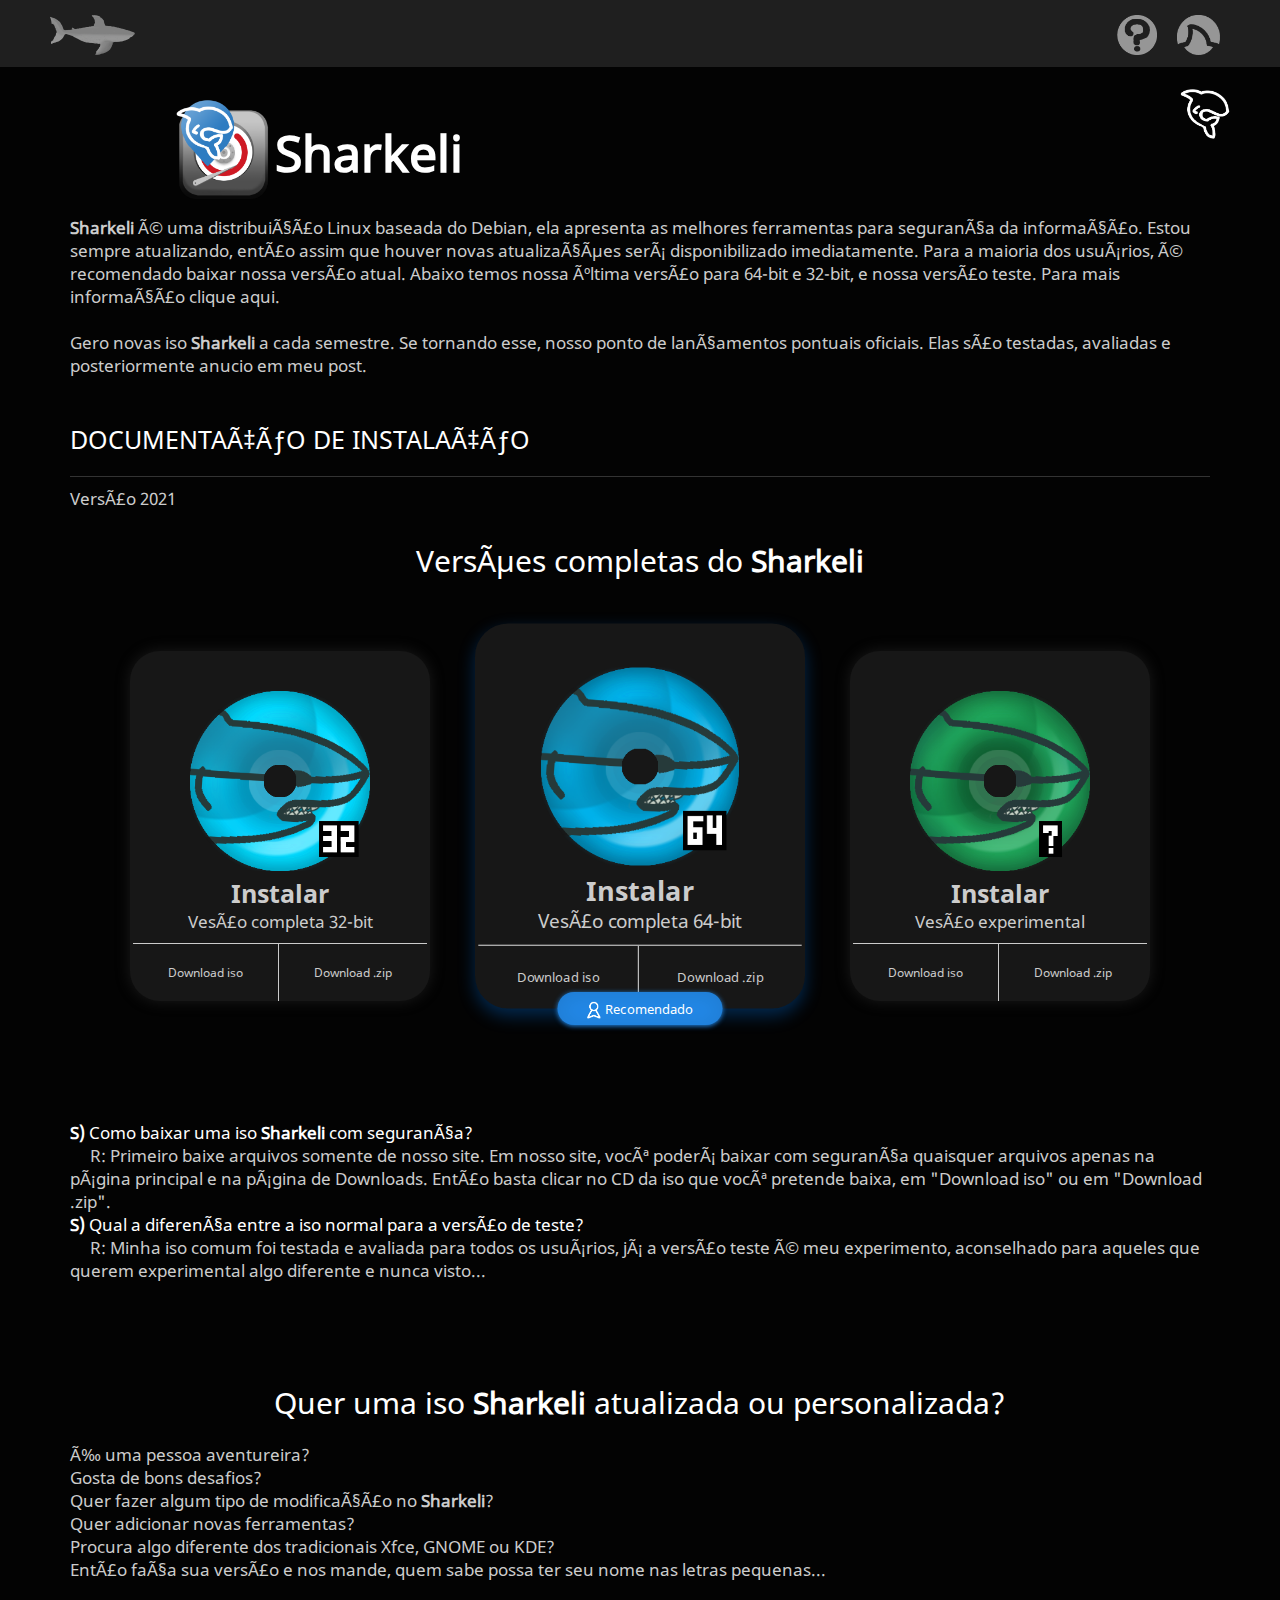
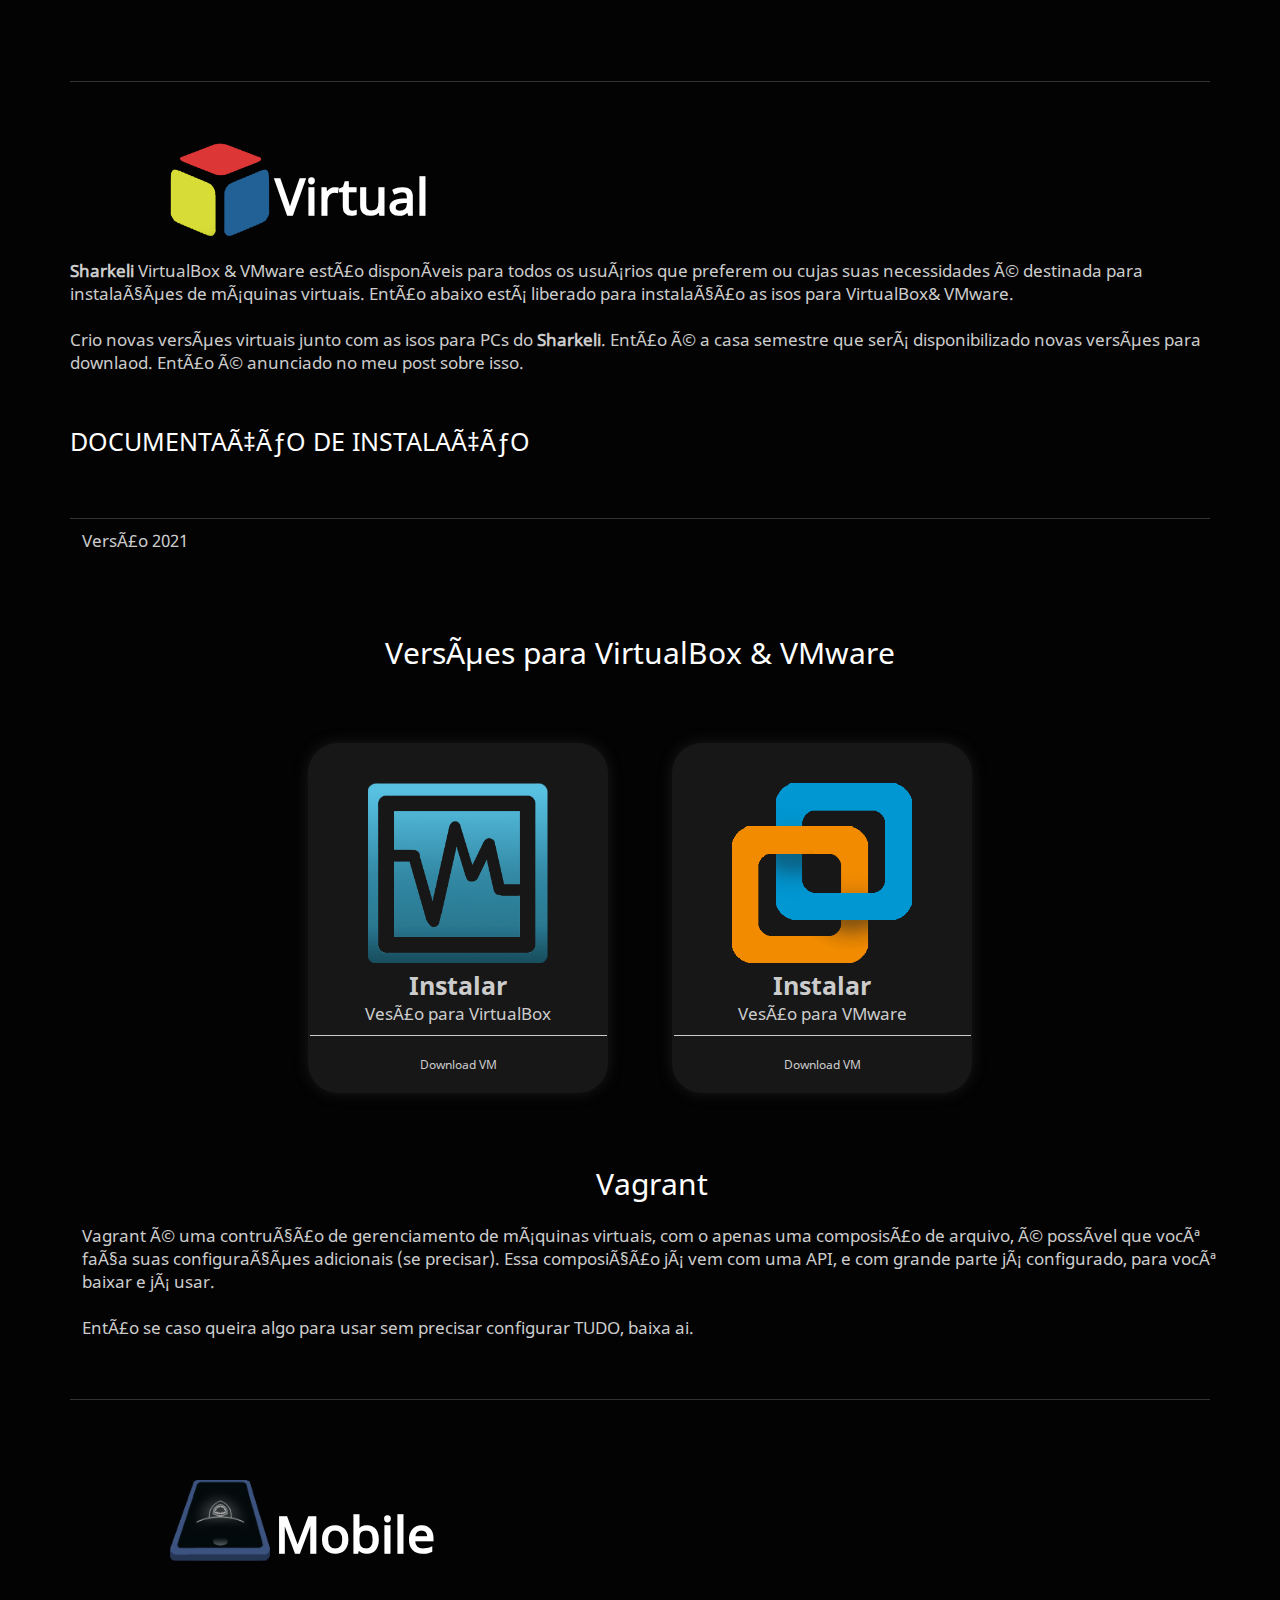
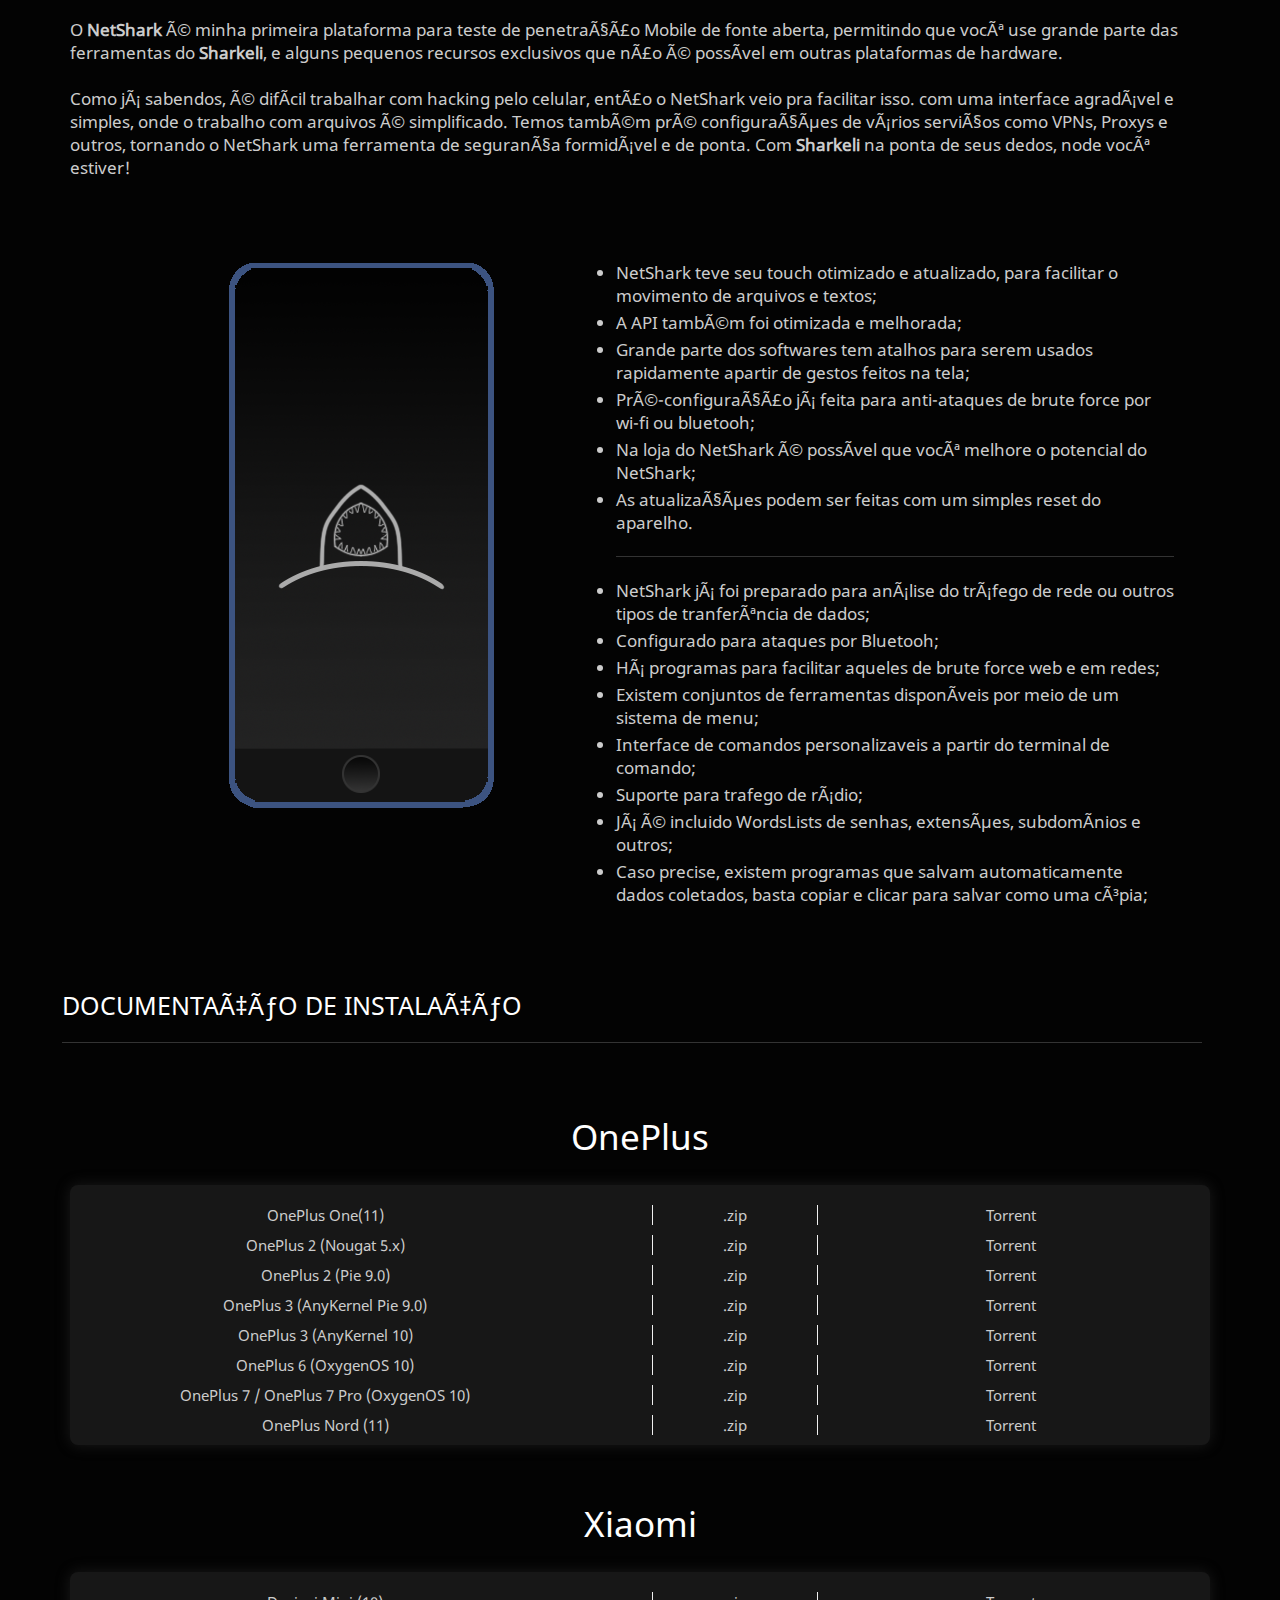
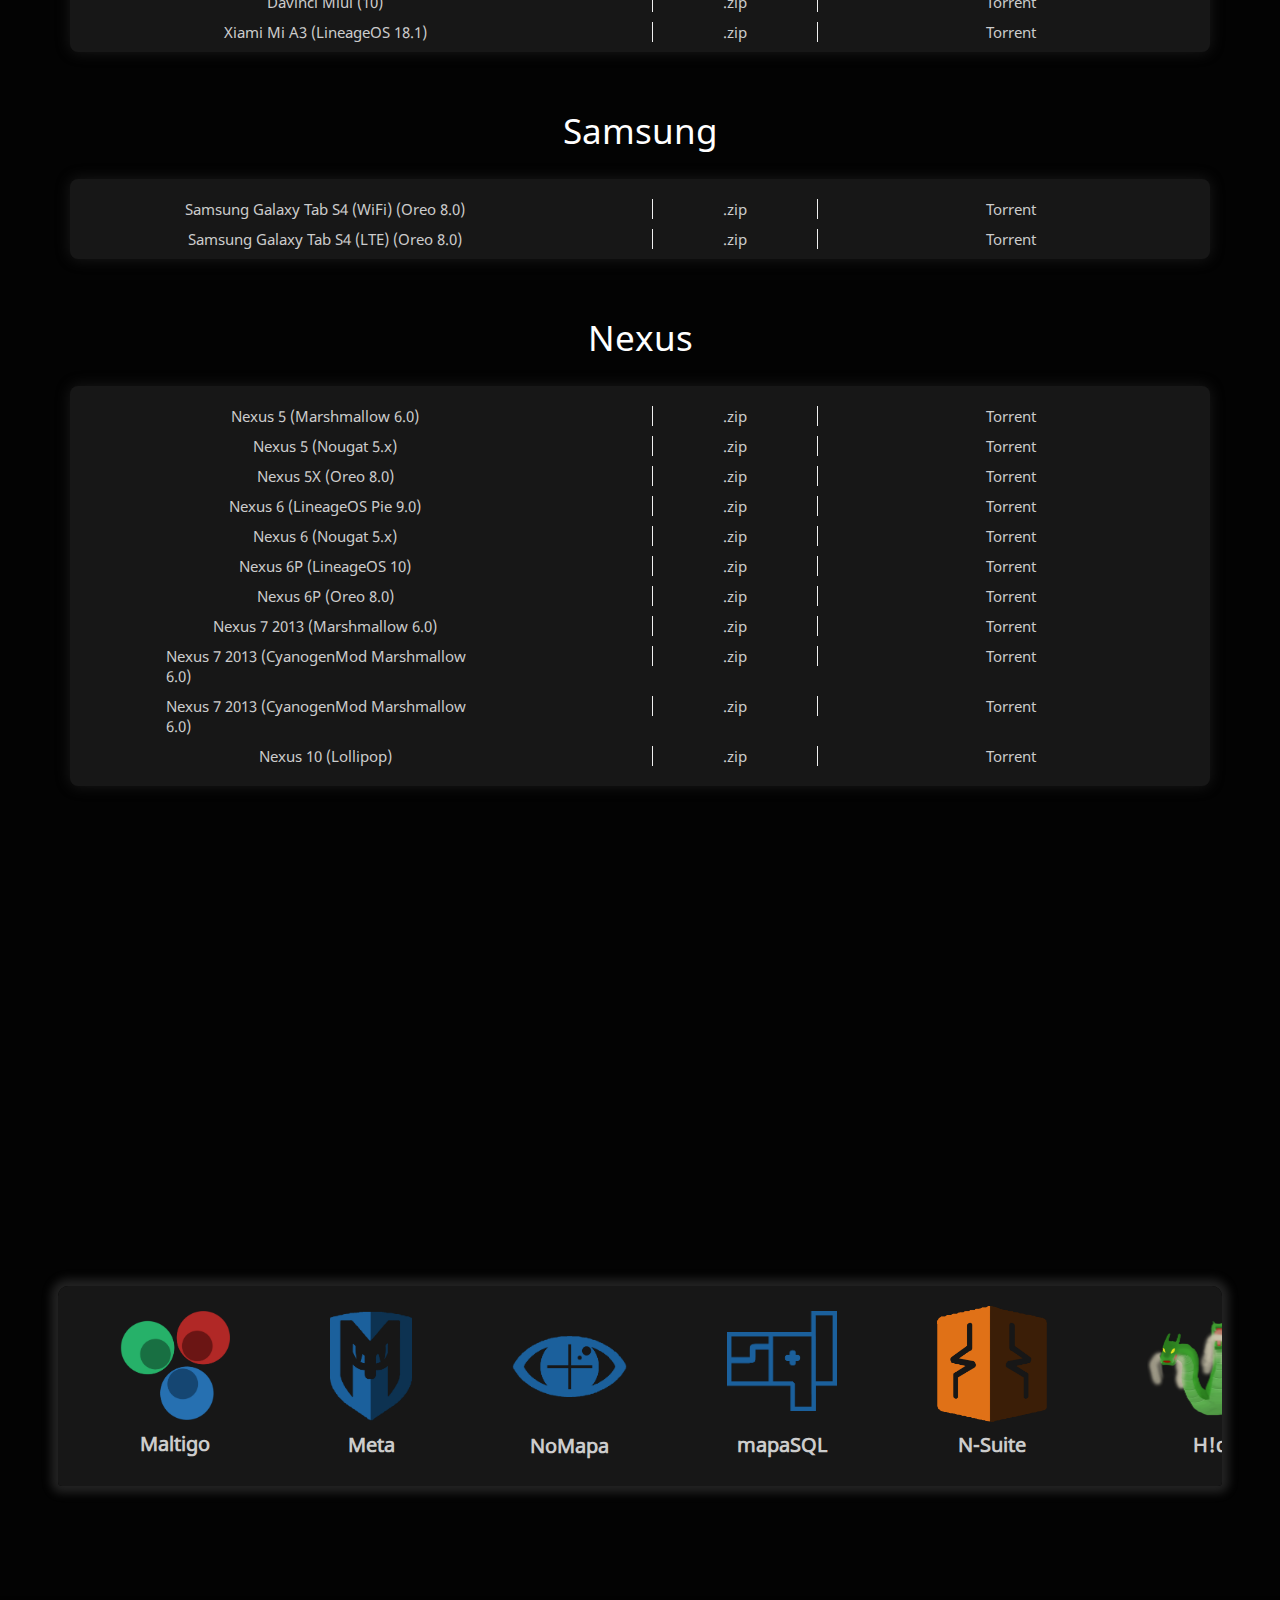
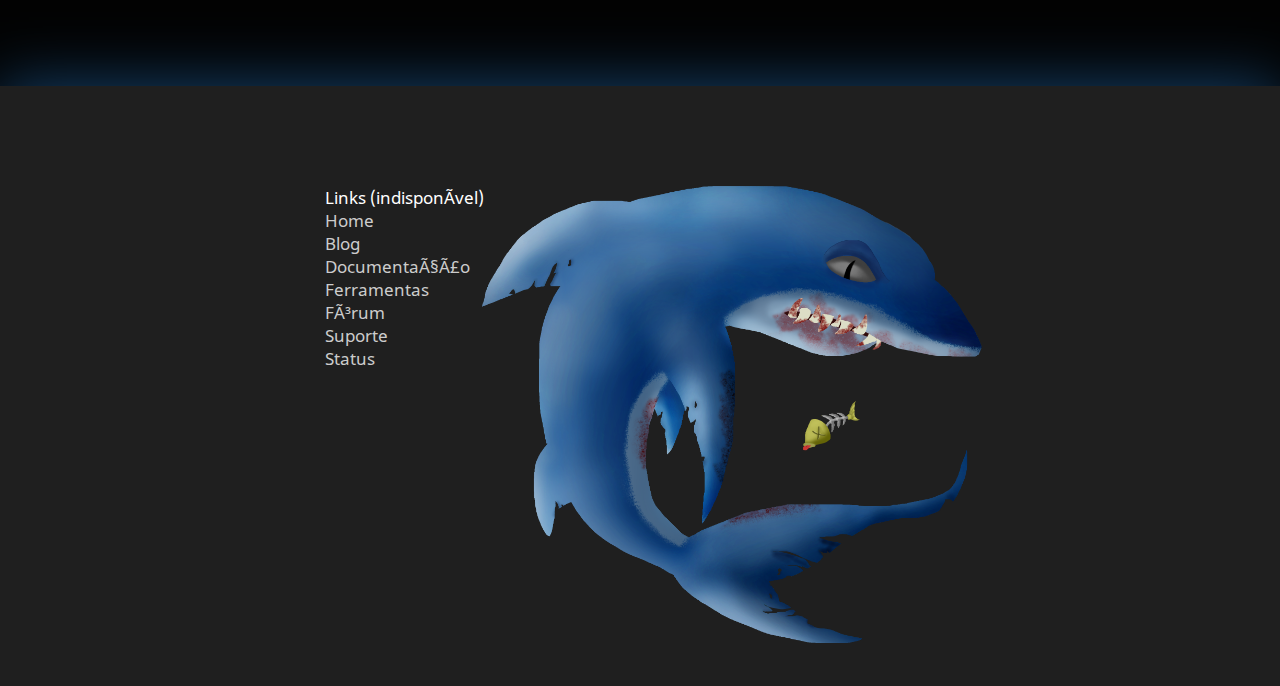
==== paginas/index.html @ 5848884e "versao4.1" ====
<html>
    <head>
        
       <meta name="charset" content="utf-8">
       <meta name="viewport" content="width=device-width, initial-scale=1.0">
        <link rel="stylesheet" type="text/css" href="../css/index.css">
        <link rel="stylesheet" type="text/css" href="../css/barra.css">
        <link rel="stylesheet" type="text/css" href="../css/tututema.css">
        <link rel="stylesheet" type="text/css" href="../css/carrossel.css">

        <link rel="icon" href="../dagroins/tutu.png">

        <link rel="stylesheet" type="text/css"  href="../bootstrap-5.1.3-dist/css/bootstrap-grid.min.css">
        
        <script src="../js/javaindex.js"></script>
        <script src="../bootstrap-5.1.3-dist/js/jquery-3.6.0.min.js"></script>
        <script src="../bootstrap-5.1.3-dist/js/bootstrap.min.js"></script>

        <title>Página Inicial</title>

        
    </head>
    <body onload="mudar_tema()">

        <div id="barrademenu">
                <ul id="menusinho">
                    <li id="home"><a href="index.html"><img id="casa" src="../dagroins/home.png"></a></li>
                    <li><a id="letra_login" href="login.html"><img id="tutu_login" src="../dagroins/login.png"></a></li>
                    <li><a href="info.html"><img id="tutu_info" src="../dagroins/info.png"></a></li>
                          
                </ul>
        </div><br><br><br>
        <div id="tema">
            <label id="botao_tema">
                <input type="image" id="botao_checar" src="../dagroins/whitetutu.png" onclick="ligar_desligar()">
            </label>
        </div>
        <div id="tudo">





            <div class="container">
                <div class="row g-0">
                    <div class="col-md-3 col-sm-12 g-0">
                        <img id="isosin" src="../dagroins/isos.png">
                    </div>
                    <div class="col-md-6 col-sm-12 justify-content-start g-0">
                        <div id="spansin">
                            <span><strong>Sharkeli</strong></span>
                        </div>
                    </div>
                </div>
                <p><strong>Sharkeli</strong> é uma distribuição Linux baseada do Debian, ela apresenta as melhores ferramentas para segurança da informação.
                Estou sempre atualizando, então assim que houver novas atualizações será disponibilizado imediatamente. Para a maioria dos usuários, é recomendado baixar nossa versão atual. 
                
                Abaixo temos nossa última versão para 64-bit e 32-bit, e nossa versão teste. 
                Para mais informação <a href="info.html">clique aqui</a>.<br><br> Gero novas iso <strong>Sharkeli</strong> a cada semestre. Se tornando esse, nosso ponto de lançamentos pontuais oficiais. 
                Elas são testadas, avaliadas e posteriormente anucio em meu post.
                </p><br>
                <div id="documento">
                    <div class="row">
                        <div class="d-flex justify-content-start">
                            <span>
                                <a id="documentacao" href="info.html">DOCUMENTAÇÃO DE INSTALAÇÃO</a>
                            </span>
                        </div>
                    </div>
                </div>
            </div>
            <div class="container">
                <div id="traco0">
                    <div class="row">
                        <div class="d-flex justify-content-center">
                            <div id="linha0">

                            </div>
                        </div>
                    </div>
                </div>
            </div>
            <div class="container" id="versao">
                <span>
                    Versão 2021
                </span>
            </div>
            <div id="comentarios0">
                <div class="row">
                    <div class="d-flex justify-content-center">
                        <span id="contexto">
                            Versões completas do <strong>Sharkeli</strong>
                        </span>
                    </div>
                </div>
            </div>

            <div class="container">
                <div id="quadradinho">
                    <div class="row g-0 justify-content-center">
                        <div class="col-sm-12 col-xs-12 col-lg-6 col-xl-4 d-flex justify-content-xl-end justify-content-center">
                            <div id="sharkel1">
                                <a href="#"><img id="isoseis" src="../dagroins/iso_seis_32.png"></a><br>
                                <div id="instalar"><span>Instalar</span></div>
                                <span>Vesão completa 32-bit</span>
                                <div id="fora">
                                    <div id="dentro_seis0">
                                        <a href="#" id="isosete">Download iso</a>
                                    </div>
                                    <div id="dentro_seis">
                                        <a href="#" id="isooito">Download .zip</a>
                                    </div>
                                </div>  
                            </div>
                        </div>
                        <div class="col-sm-12 col-xs-12 col-lg-6 col-xl-4 d-flex justify-content-center">
                            <div id="sharkel2">
                                <a href="#"><img id="isoseis" src="../dagroins/iso_seis_64.png"></a><br>
                                <div id="instalar"><span>Instalar</span></div>
                                <span>Vesão completa 64-bit</span>
                                <div id="fora">
                                    <div id="dentro_seis0">
                                        <a href="#" id="isosete">Download iso</a>
                                    </div>
                                    <div id="dentro_seis">
                                        <a href="#" id="isooito">Download .zip</a>
                                    </div>
                                </div>
                                <div class="d-flex justify-content-center">
                                    <div id="recomendado">
                                        <img id="dentro_recomendado" src="../dagroins/recomendado.png">
                                        <div class="d-inline" id="recomendado1">
                                            <label for="isosete">Recomendado</label>
                                        </div>
                                    </div>
                                </div>
                            </div>  
                        </div>
                        <div class="col-sm-12 col-xs-12 col-lg-12 col-xl-4 d-flex justify-content-xl-start justify-content-center">
                            <div id="sharkel3">
                                <a href="#"><img id="isoseis" src="../dagroins/iso_seis.png"></a><br>
                                <div id="instalar"><span>Instalar</span></div>
                                <span>Vesão experimental</span>
                                <div id="fora">
                                    <div id="dentro_seis0">
                                        <a href="#" id="isosete">Download iso</a>
                                    </div>
                                    <div id="dentro_seis">
                                        <a href="#" id="isooito">Download .zip</a>
                                    </div>
                                </div> 
                            </div>
                        </div>
                    </div>
                </div>
            </div>
            <div id="perguntas" class="container">
                <div class="row">
                    <div class="justify-content-center">
                        <span id="negrito0">
                            S)
                        </span>
                        <span id="espessura0">
                            Como baixar uma iso <strong>Sharkeli</strong> com segurança?
                        </span><br>
                        <span id="espacamento">
                            R: Primeiro baixe arquivos somente de nosso site. Em nosso site, você poderá baixar com segurança quaisquer arquivos apenas na página principal e na página de Downloads. 
                            Então basta clicar no <a href="#">CD</a> da iso que você pretende baixa, em <a href="#">"Download iso"</a> ou em <a href="#">"Download .zip"</a>.
                        </span>

                    </div>
                    <div class="justify-content-center">
                        <span id="negrito1">
                            S)
                        </span>
                        <span id="espessura1">
                            Qual a diferença entre a iso normal para a versão de teste?
                        </span><br>
                        <span id="espacamento">
                            R: Minha iso comum foi testada e avaliada para todos os usuários, já a versão teste é meu experimento, aconselhado para aqueles que querem experimental algo diferente e nunca visto...
                        </span>

                    </div>
                </div>
            </div>
            <div id="comentarios1">
                <div id="p_um" class="container d-flex justify-content-center">
                    <span>
                        Quer uma iso <strong>Sharkeli</strong> atualizada ou personalizada?
                    </span><br>
                </div>
                <div id="p_dois" class="container d-flex justify-content-start">
                    <span>
                        É uma pessoa aventureira?<br>
                        Gosta de bons desafios?<br>
                        Quer fazer algum tipo de modificação no <strong>Sharkeli</strong>?<br>
                        Quer adicionar novas ferramentas?<br>
                        Procura algo diferente dos tradicionais Xfce, GNOME ou KDE?<br>
                        Então faça sua versão e nos mande, quem sabe possa ter seu nome nas letras pequenas...
                    </span>
                </div>
            </div>
            <div class="container">
                <div id="traco1">
                    <div class="row">
                        <div class="d-flex justify-content-center">
                            <div id="linha1">

                            </div>
                        </div>
                    </div>
                </div>
            </div>
            


            <div class="container">
                <div class="row g-0">
                    <div class="col-md-3 col-sm-12 g-0">
                        <img id="cubo" src="../dagroins/cubo.png">
                    </div>
                    <div class="col-md-6 col-sm-12 justify-content-end g-0">
                        <div id="cubao">
                            <span>Virtual</span>
                        </div>
                    </div>
                </div>
                <p>
                    <strong>Sharkeli</strong> VirtualBox & VMware estão disponíveis para todos os usuários que preferem ou cujas suas necessidades é destinada para instalações de máquinas virtuais.
                    Então abaixo está liberado para instalação as isos para <a href="info.html">VirtualBox</a>& <a href="info.html">VMware</a>.<br><br>
                    Crio novas versões virtuais junto com as isos para PCs do <strong>Sharkeli</strong>. Então é a casa semestre que será disponibilizado novas versões para downlaod. Então é anunciado no meu post sobre isso.
                </p>
                
                <div id="documento1">
                    <div class="row">
                        <div class="d-flex justify-content-start">
                            <span>
                                <a id="documentacao1" href="info.html">DOCUMENTAÇÃO DE INSTALAÇÃO</a>
                            </span>
                        </div>
                    </div>
                </div>
                <div id="traco3">
                    <div class="row">
                        <div class="d-flex justify-content-center">
                            <div id="linha3">

                            </div>
                        </div>
                    </div>
                </div>

                <div class="container" id="versao1">
                    <span>
                        Versão 2021
                    </span>
                </div>
                <div id="comentarios2">
                    <div class="row">
                        <div class="d-flex justify-content-center">
                            <span id="contexto1">
                                Versões para VirtualBox & VMware
                            </span>
                        </div>
                    </div>
                </div>

                <div class="row justify-content-center ">
                    <div class="col-sm-12 col-xs-6 col-lg-6 col-xl-6 d-flex justify-content-xl-end justify-content-center">
                        <div id="sharkel4">
                            <a href="#"><img id="isoseis" src="../dagroins/virtualbox.png"></a><br>
                            <div id="instalar"><span>Instalar</span></div>
                                <span>Vesão para VirtualBox</span><br>
                            <div id="fora">
                                <div id="dentro_seis1">
                                    <a href="#" id="vir0">Download VM</a>
                                </div>
                            </div> 
                        </div>
                    </div>
                    <div class="col-sm-12 col-xs-6 col-lg-6 col-xl-6 d-flex justify-content-xl-start justify-content-center">
                        <div id="sharkel5">
                            <a href="#"><img id="isoseis" src="../dagroins/vmware.png"></a><br>
                            <div id="instalar"><span>Instalar</span></div>
                                <span>Vesão para VMware</span>
                            <div id="fora">
                                <div id="dentro_seis1">
                                    <a href="#" id="vir1">Download VM</a>
                                </div>
                            </div> 
                        </div>
                    </div>
                </div>
                <div id="comentarios2">
                    <div id="p_tres" class="container d-flex justify-content-center">
                        <span>
                            Vagrant
                        </span><br>
                    </div>
                    <div id="p_quatro" class="container d-flex justify-content-start">
                        <span>
                            Vagrant é uma contrução de gerenciamento de máquinas virtuais, com o apenas uma composisão de arquivo, 
                            é possível que você faça suas configurações adicionais (se precisar). Essa composição já vem com uma API, 
                            e com grande parte já configurado, para você baixar e já usar.<br><br>
                            Então se caso queira algo para usar sem precisar configurar TUDO, <a href="#">baixa ai</a>.
                        </span>
                    </div>
                </div>

            </div>
            <div class="container">
                <div id="traco4">
                    <div class="row">
                        <div class="d-flex justify-content-center">
                            <div id="linha4">

                            </div>
                        </div>
                    </div>
                </div>
            </div>

            <div class="container">
                <div id="campo_celular">
                    <div class="row g-0">
                        <div class="col-md-3 col-sm-12 g-0">
                            <img id="SmartPhone" src="../dagroins/celular.png">
                        </div>
                        <div class="col-md-6 col-sm-12 justify-content-md-end g-0">
                            <div id="cubao1">
                                <span>Mobile</span>
                            </div>
                        </div>
                    </div>
                </div>

                <div id="conteudo">
                    <span>
                        O <strong>NetShark</strong> é minha primeira plataforma para teste de penetração Mobile de fonte aberta, 
                        permitindo que você use grande parte das ferramentas do <strong>Sharkeli</strong>, e alguns pequenos recursos 
                        exclusivos que não é possível em outras plataformas de hardware.<br><br>
                        Como já sabendos, é difícil trabalhar com hacking pelo celular, então o NetShark veio pra facilitar isso. 
                        com uma interface agradável e simples, onde o trabalho com arquivos é simplificado. Temos também 
                        pré configurações de vários serviços como VPNs, Proxys e outros, tornando o NetShark uma ferramenta 
                        de segurança formidável e de ponta. Com <strong>Sharkeli</strong> na ponta de seus dedos, node você estiver!
                    </span>
                </div>

                <div class="container">
                    <div class="row d-flex justify-content-center">
                        <div class="col-xs-12 col-sm-12 col-lg-4 container d-flex justify-content-center justify-content-lg-end">
                            <div id="celular">
                                <img src="../dagroins/tutu_celular.png">
                            </div>
                        </div>
                        <div class="container col-xs-12 col-sm-12 col-lg-6 justify-content-lg-start">
                            <div class="row">
                                <ul>
                                    <li class="pontos">
                                        NetShark teve seu touch otimizado e atualizado, para facilitar o movimento de arquivos e textos; 
                                    </li>

                                    <li class="pontos">
                                        A API também foi otimizada e melhorada;  
                                    </li>

                                    <li class="pontos">
                                        Grande parte dos softwares tem atalhos para serem usados rapidamente apartir de gestos feitos na tela;
                                    </li>

                                    <li class="pontos">
                                        Pré-configuração já feita para anti-ataques de brute force por wi-fi ou bluetooh;
                                    </li>

                                    <li class="pontos">
                                        Na loja do NetShark é possível que você melhore o potencial do NetShark;
                                    </li>

                                    <li class="pontos">
                                        As atualizações podem ser feitas com um simples reset do aparelho.
                                    </li>
                                </ul>
                                <div id="traco5">
                                    <div id="linha5">

                                    </div>
                                </div>
                                <ul>
                                    <li class="pontos">
                                        NetShark já foi preparado para análise do tráfego de rede ou outros tipos de tranferência de dados; 
                                    </li>

                                    <li class="pontos">
                                        Configurado para ataques por Bluetooh;
                                    </li>

                                    <li class="pontos">
                                        Há programas para facilitar aqueles de brute force web e em redes;
                                    </li>

                                    <li class="pontos">
                                        Existem conjuntos de ferramentas disponíveis por meio de um sistema de menu;
                                    </li>

                                    <li class="pontos">
                                        Interface de comandos personalizaveis a partir do terminal de comando;
                                    </li>

                                    <li class="pontos">
                                        Suporte para trafego de rádio;
                                    </li>

                                    <li class="pontos">
                                        Já é incluido WordsLists de senhas, extensões, subdomínios e outros;
                                    </li>

                                    <li class="pontos">
                                        Caso precise, existem programas que salvam automaticamente dados coletados, basta copiar e clicar para salvar como uma cópia;
                                    </li>
                                </ul>
                            </div>
                        </div>
                    </div>
                </div>
            </div>
            <div id="documento2">
                <div class="container">
                    <div class="row">
                        <div class="d-flex justify-content-start">
                            <span>
                                <a id="documentacao2" href="info.html">DOCUMENTAÇÃO DE INSTALAÇÃO</a>
                            </span>
                        </div>
                    </div>
                    <div id="traco6">
                        <div class="row">
                            <div class="d-flex justify-content-center">
                                <div id="linha6">

                                </div>
                            </div>
                        </div>
                    </div>
                </div>
            </div>
            <div class="container">
                <div class="row">
                    <div class="col-12 d-flex justify-content-center">
                        <span id="OnePlus">OnePlus</span>
                    </div>
                </div>
            </div>
            <div class="container">
                <div id="aparelho1">
                    <div id="aparelho29" class="row d-flex justify-content-center">
                        <div id="celulares1" class="col-xs-12 col-sm-12 col-md-4 d-flex justify-content-center">
                                <span>
                                    OnePlus One(11)
                                </span>
                            </div>

                            <div class="col-xs-12 col-sm-12 col-md-5 d-flex justify-content-center">
                                <span>
                                    <a class="zip">.zip</a>
                                </span>
                            </div>

                            <div class="col-xs-12 col-sm-12 col-md-2 d-flex justify-content-center justify-content-md-start">
                                <span>
                                    <a class="zip1">Torrent</a>
                                </span>
                            </div>
                    </div>
                    <div id="aparelho30" class="row d-flex justify-content-center">
                        <div id="celulares2" class="col-xs-12 col-sm-12 col-md-4 d-flex justify-content-center">
                                <span>
                                    OnePlus 2 (Nougat 5.x)
                                </span>
                            </div>

                            <div class="col-xs-12 col-sm-12 col-md-5 d-flex justify-content-center">
                                <span>
                                    <a class="zip2">.zip</a>
                                </span>
                            </div>
                            <div class="col-xs-12 col-sm-12 col-md-2 d-flex justify-content-center justify-content-md-start">
                                <span>
                                    <a class="zip3">Torrent</a>
                                </span>
                            </div>
                    </div>
                    <div id="aparelho31" class="row d-flex justify-content-center">
                        <div id="celulares3" class="col-xs-12 col-sm-12 col-md-4 d-flex justify-content-center">
                                <span>
                                    OnePlus 2 (Pie 9.0)
                                </span>
                            </div>

                            <div class="col-xs-12 col-sm-12 col-md-5 d-flex justify-content-center">
                                <span>
                                    <a class="zip4">.zip</a>
                                </span>
                            </div>

                            <div class="col-xs-12 col-sm-12 col-md-2 d-flex justify-content-center justify-content-md-start">
                                <span>
                                    <a class="zip5">Torrent</a>
                                </span>
                            </div>
                    </div>
                    <div id="aparelho32" class="row d-flex justify-content-center">
                        <div id="celulares4" class="col-xs-12 col-sm-12 col-md-4 d-flex justify-content-center">
                                <span>
                                    OnePlus 3 (AnyKernel Pie 9.0)
                                </span>
                            </div>

                            <div class="col-xs-12 col-sm-12 col-md-5 d-flex justify-content-center">
                                <span>
                                    <a class="zip6">.zip</a>
                                </span>
                            </div>

                            <div class="col-xs-12 col-sm-12 col-md-2 d-flex justify-content-center justify-content-md-start">
                                <span>
                                    <a class="zip7">Torrent</a>
                                </span>
                            </div>
                    </div>
                    <div id="aparelho33" class="row d-flex justify-content-center">
                        <div id="celulares5" class="col-xs-12 col-sm-12 col-md-4 d-flex justify-content-center">
                                <span>
                                    OnePlus 3 (AnyKernel 10)
                                </span>
                            </div>

                            <div class="col-xs-12 col-sm-12 col-md-5 d-flex justify-content-center">
                                <span>
                                    <a class="zip8">.zip</a>
                                </span>
                            </div>

                            <div class="col-xs-12 col-sm-12 col-md-2 d-flex justify-content-center justify-content-md-start">
                                <span>
                                    <a class="zip9">Torrent</a>
                                </span>
                            </div>
                    </div>
                    <div id="aparelho34" class="row d-flex justify-content-center">
                        <div id="celulares6" class="col-xs-12 col-sm-12 col-md-4 d-flex justify-content-center">
                                <span>
                                    OnePlus 6 (OxygenOS 10)
                                </span>
                            </div>

                            <div class="col-xs-12 col-sm-12 col-md-5 d-flex justify-content-center">
                                <span>
                                    <a class="zip10">.zip</a>
                                </span>
                            </div>

                            <div class="col-xs-12 col-sm-12 col-md-2 d-flex justify-content-center justify-content-md-start">
                                <span>
                                    <a class="zip11">Torrent</a>
                                </span>
                            </div>
                    </div>
                    <div id="aparelho35" class="row d-flex justify-content-center">
                        <div id="celulares7" class="col-xs-12 col-sm-12 col-md-4 d-flex justify-content-center">
                                <span>
                                    OnePlus 7 / OnePlus 7 Pro (OxygenOS 10)
                                </span>
                            </div>

                            <div class="col-xs-12 col-sm-12 col-md-5 d-flex justify-content-center">
                                <span>
                                    <a class="zip12">.zip</a>
                                </span>
                            </div>

                            <div class="col-xs-12 col-sm-12 col-md-2 d-flex justify-content-center justify-content-md-start">
                                <span>
                                    <a class="zip13">Torrent</a>
                                </span>
                            </div>
                    </div>
                    <div id="aparelho36" class="row d-flex justify-content-center">
                        <div id="celulares8" class="col-xs-12 col-sm-12 col-md-4 d-flex justify-content-center">
                                <span>
                                    OnePlus Nord (11)
                                </span>
                            </div>

                            <div class="col-xs-12 col-sm-12 col-md-5 d-flex justify-content-center">
                                <span>
                                    <a class="zip14">.zip</a>
                                </span>
                            </div>

                            <div class="col-xs-12 col-sm-12 col-md-2 d-flex justify-content-center justify-content-md-start">
                                <span>
                                    <a class="zip15">Torrent</a>
                                </span>
                            </div>
                    </div>
                </div>
            </div>
            <div class="container">
                <div class="row">
                    <div class="col-12 d-flex justify-content-center">
                        <span id="Xiaomi">Xiaomi</span>
                    </div>
                </div>
            </div>
            <div class="container">
                <div id="aparelho2">
                    <div id="aparelho37" class="row d-flex justify-content-center">
                        <div id="celulares9" class="col-xs-12 col-sm-12 col-md-4 d-flex justify-content-center">
                                <span>
                                    Davinci Miui (10)
                                </span>
                            </div>

                            <div class="col-xs-12 col-sm-12 col-md-5 d-flex justify-content-center">
                                <span>
                                    <a class="zip16">.zip</a>
                                </span>
                            </div>

                            <div class="col-xs-12 col-sm-12 col-md-2 d-flex justify-content-center justify-content-md-start">
                                <span>
                                    <a class="zip17">Torrent</a>
                                </span>
                            </div>
                    </div>
                    <div id="aparelho38" class="row d-flex justify-content-center">
                        <div id="celulares10" class="col-xs-12 col-sm-12 col-md-4 d-flex justify-content-center">
                                <span>
                                    Xiami Mi A3 (LineageOS 18.1)
                                </span>
                            </div>

                            <div class="col-xs-12 col-sm-12 col-md-5 d-flex justify-content-center">
                                <span>
                                    <a class="zip18">.zip</a>
                                </span>
                            </div>

                            <div class="col-xs-12 col-sm-12 col-md-2 d-flex justify-content-center justify-content-md-start">
                                <span>
                                    <a class="zip19">Torrent</a>
                                </span>
                            </div>
                    </div>
                </div>
            </div>

            


        
            <div class="container">
                <div class="row">
                    <div class="col-12 d-flex justify-content-center">
                        <span id="Samsung">Samsung</span>
                    </div>
                </div>
            </div>
            <div class="container">
                <div id="aparelho3">
                    <div id="aparelho39" class="row d-flex justify-content-center">
                        <div id="celulares11" class="col-xs-12 col-sm-12 col-md-4 d-flex justify-content-center">
                                <span>
                                    Samsung Galaxy Tab S4 (WiFi) (Oreo 8.0)
                                </span>
                            </div>

                            <div class="col-xs-12 col-sm-12 col-md-5 d-flex justify-content-center">
                                <span>
                                    <a class="zip20">.zip</a>
                                </span>
                            </div>

                            <div class="col-xs-12 col-sm-12 col-md-2 d-flex justify-content-center justify-content-md-start">
                                <span>
                                    <a class="zip21">Torrent</a>
                                </span>
                            </div>
                    </div>
                    <div id="aparelho40" class="row d-flex justify-content-center">
                        <div id="celulares12" class="col-xs-12 col-sm-12 col-md-4 d-flex justify-content-center">
                            <span>
                                Samsung Galaxy Tab S4 (LTE) (Oreo 8.0)
                            </span>
                        </div>

                        <div class="col-xs-12 col-sm-12 col-md-5 d-flex justify-content-center">
                            <span>
                                <a class="zip22">.zip</a>
                            </span>
                        </div>

                        <div class="col-xs-12 col-sm-12 col-md-2 d-flex justify-content-center justify-content-md-start">
                            <span>
                                <a class="zip23">Torrent</a>
                            </span>
                        </div>
                    </div>
                </div>
            </div>















            <div class="container">
                <div class="row justify-content-center">
                    <div class="col-12 d-flex justify-content-center">
                        <span id="Nexus">Nexus</span>
                    </div>
                </div>
            </div>
            <div class="container">
                <div id="aparelho4">
                    <div id="aparelho41" class="row d-flex justify-content-center">
                            <div id="celulares13" class="col-xs-12 col-sm-12 col-md-4 d-flex justify-content-center">
                                <span>
                                    Nexus 5 (Marshmallow 6.0)
                                </span>
                            </div>

                            <div class="col-xs-12 col-sm-12 col-md-5 d-flex justify-content-center">
                                <span>
                                    <a class="zip24">.zip</a>
                                </span>
                            </div>

                            <div class="col-xs-12 col-sm-12 col-md-2 d-flex justify-content-center justify-content-md-start">
                                <span>
                                    <a class="zip25">Torrent</a>
                                </span>
                            </div>
                    </div>
                    <div id="aparelho42" class="row d-flex justify-content-center">
                        <div id="celulares14" class="col-xs-12 col-sm-12 col-md-4 d-flex justify-content-center">
                            <span>
                                Nexus 5 (Nougat 5.x)
                            </span>
                        </div>

                        <div class="col-xs-12 col-sm-12 col-md-5 d-flex justify-content-center">
                            <span>
                                <a class="zip26">.zip</a>
                            </span>
                        </div>

                        <div class="col-xs-12 col-sm-12 col-md-2 d-flex justify-content-center justify-content-md-start">
                            <span>
                                <a class="zip27">Torrent</a>
                            </span>
                        </div>
                    </div>
                    <div id="aparelho43" class="row d-flex justify-content-center">
                        <div id="celulares15" class="col-xs-12 col-sm-12 col-md-4 d-flex justify-content-center">
                            <span>
                                Nexus 5X (Oreo 8.0)
                            </span>
                        </div>

                        <div class="col-xs-12 col-sm-12 col-md-5 d-flex justify-content-center">
                            <span>
                                <a class="zip28">.zip</a>
                            </span>
                        </div>

                        <div class="col-xs-12 col-sm-12 col-md-2 d-flex justify-content-center justify-content-md-start">
                            <span>
                                <a class="zip29">Torrent</a>
                            </span>
                        </div>
                    </div>
                    <div id="aparelho44" class="row d-flex justify-content-center">
                        <div id="celulares16" class="col-xs-12 col-sm-12 col-md-4 d-flex justify-content-center">
                            <span>
                                Nexus 6 (LineageOS Pie 9.0)
                            </span>
                        </div>

                        <div class="col-xs-12 col-sm-12 col-md-5 d-flex justify-content-center">
                            <span>
                                <a class="zip30">.zip</a>
                            </span>
                        </div>

                        <div class="col-xs-12 col-sm-12 col-md-2 d-flex justify-content-center justify-content-md-start">
                            <span>
                                <a class="zip31">Torrent</a>
                            </span>
                        </div>
                    </div>
                    <div id="aparelho45" class="row d-flex justify-content-center">
                        <div id="celulares17" class="col-xs-12 col-sm-12 col-md-4 d-flex justify-content-center">
                            <span>
                                Nexus 6 (Nougat 5.x)
                            </span>
                        </div>

                        <div class="col-xs-12 col-sm-12 col-md-5 d-flex justify-content-center">
                            <span>
                                <a class="zip32">.zip</a>
                            </span>
                        </div>

                        <div class="col-xs-12 col-sm-12 col-md-2 d-flex justify-content-center justify-content-md-start">
                            <span>
                                <a class="zip33">Torrent</a>
                            </span>
                        </div>
                    </div>
                    <div id="aparelho46" class="row d-flex justify-content-center">
                        <div id="celulares18" class="col-xs-12 col-sm-12 col-md-4 d-flex justify-content-center">
                            <span>
                                Nexus 6P (LineageOS 10)
                            </span>
                        </div>

                        <div class="col-xs-12 col-sm-12 col-md-5 d-flex justify-content-center">
                            <span>
                                <a class="zip34">.zip</a>
                            </span>
                        </div>

                        <div class="col-xs-12 col-sm-12 col-md-2 d-flex justify-content-center justify-content-md-start">
                            <span>
                                <a class="zip35">Torrent</a>
                            </span>
                        </div>
                    </div>
                    <div id="aparelho47" class="row d-flex justify-content-center">
                        <div id="celulares19" class="col-xs-12 col-sm-12 col-md-4 d-flex justify-content-center">
                            <span>
                                Nexus 6P (Oreo 8.0)
                            </span>
                        </div>

                        <div class="col-xs-12 col-sm-12 col-md-5 d-flex justify-content-center">
                            <span>
                                <a class="zip36">.zip</a>
                            </span>
                        </div>

                        <div class="col-xs-12 col-sm-12 col-md-2 d-flex justify-content-center justify-content-md-start">
                            <span>
                                <a class="zip37">Torrent</a>
                            </span>
                        </div>
                    </div>
                    <div id="aparelho48" class="row d-flex justify-content-center">
                        <div id="celulares20" class="col-xs-12 col-sm-12 col-md-4 d-flex justify-content-center">
                            <span>
                                Nexus 7 2013 (Marshmallow 6.0)
                            </span>
                        </div>

                        <div class="col-xs-12 col-sm-12 col-md-5 d-flex justify-content-center">
                            <span>
                                <a class="zip38">.zip</a>
                            </span>
                        </div>

                        <div class="col-xs-12 col-sm-12 col-md-2 d-flex justify-content-center justify-content-md-start">
                            <span>
                                <a class="zip39">Torrent</a>
                            </span>
                        </div>
                    </div>
                    <div id="aparelho49" class="row d-flex justify-content-center">
                        <div id="celulares21" class="col-xs-12 col-sm-12 col-md-4 d-flex justify-content-center">
                            <span>
                                Nexus 7 2013 (CyanogenMod Marshmallow 6.0)
                            </span>
                        </div>

                        <div class="col-xs-12 col-sm-12 col-md-5 d-flex justify-content-center">
                            <span>
                                <a class="zip40">.zip</a>
                            </span>
                        </div>

                        <div class="col-xs-12 col-sm-12 col-md-2 d-flex justify-content-center justify-content-md-start">
                            <span>
                                <a class="zip41">Torrent</a>
                            </span>
                        </div>
                    </div>
                    <div id="aparelho50" class="row d-flex justify-content-center">
                        <div id="celulares22" class="col-xs-12 col-sm-12 col-md-4 d-flex justify-content-center">
                            <span>
                                Nexus 7 2013 (CyanogenMod Marshmallow 6.0)
                            </span>
                        </div>

                        <div class="col-xs-12 col-sm-12 col-md-5 d-flex justify-content-center">
                            <span>
                                <a class="zip42">.zip</a>
                            </span>
                        </div>

                        <div class="col-xs-12 col-sm-12 col-md-2 d-flex justify-content-center justify-content-md-start">
                            <span>
                                <a class="zip43">Torrent</a>
                            </span>
                        </div>
                    </div>
                    <div id="aparelho51" class="row d-flex justify-content-center">
                        <div id="celulares23" class="col-xs-12 col-sm-12 col-md-4 d-flex justify-content-center">
                            <span>
                                Nexus 10 (Lollipop)
                            </span>
                        </div>

                        <div class="col-xs-12 col-sm-12 col-md-5 d-flex justify-content-center">
                            <span>
                                <a class="zip44">.zip</a>
                            </span>
                        </div>

                        <div class="col-xs-12 col-sm-12 col-md-2 d-flex justify-content-center justify-content-md-start">
                            <span>
                                <a class="zip45">Torrent</a>
                            </span>
                        </div>
                    </div>
                </div>
            </div>











            
            <div class="container" id="teste">
                    <div>
                        <div id="imagem0">
                            <img id="img1" src="../dagroins/Maltigo.png">
                        </div>
                            <span id="programa">Maltigo</span>
                    </div>
                    <div>
                        <div id="imagem0">
                            <img id="img2" src="../dagroins/meta.png">
                        </div>
                            <span id="programa">Meta</span>
                    </div>
                    <div>
                        <div id="imagem0">
                            <img id="img3" src="../dagroins/nomapa.png">
                        </div>
                            <span id="programa">NoMapa</span>
                    </div>
                    <div>
                        <div id="imagem0">
                            <img id="img4" src="../dagroins/mapaSQL.png">
                        </div>
                            <span id="programa">mapaSQL</span>
                    </div>
                    <div>
                        <div id="imagem0">
                            <img id="img5" src="../dagroins/NSuite.png">
                        </div>
                            <span id="programa">N-Suite</span>
                    </div>
                    <div>
                        <div id="imagem0">
                            <img id="img7" src="../dagroins/hydra.png">
                        </div>
                            <span id="programa">H!dra</span>
                    </div>
                    <div>
                        <div id="imagem0">
                            <img id="img8" src="../dagroins/zap.png">
                        </div>
                            <span id="programa">Zap</span>
                    </div>
                    <div>
                        <div id="imagem0">
                            <img id="img9" src="../dagroins/cebola.png">
                        </div>
                            <span id="programa">Cebola</span>
                    </div>
                    <div>
                        <div id="imagem0">
                            <img id="img1" src="../dagroins/TuWires.png">
                        </div>
                            <span id="programa">TuWires</span>
                    </div>
                    <div>
                        <div id="imagem0">
                            <img id="img11" src="../dagroins/cartola.png">
                        </div>
                            <span id="programa">Cartola</span>
                    </div>
                    <div>
                        <div id="imagem0">
                            <img id="img1" src="../dagroins/world.png">
                        </div>
                            <span id="programa">World</span>
                    </div>
            </div>
        </div>



















        
        <div id="fim">
            <div id="final">
                <div id="sla_mano" class="container g-0">
                    <div id="sla_mano" class="row d-flex">
                        <div id="finalista0" class="col-lg-4 col-xs-12 justify-content-center">
                            <span id="fim_link">
                                Links (indisponível)
                            </span><br>
                            <span>
                                <a href="index.html">Home</a>
                            </span><br>
                            <span>
                                <a href="#">Blog</a>
                            </span><br>
                            <span>
                                <a href="info.html">Documentação</a>
                            </span><br>
                            <span>
                                <a href="#">Ferramentas</a>
                            </span><br>
                            <span>
                                <a href="#">Fórum</a>
                            </span><br>
                            <span>
                                <a href="#">Suporte</a>
                            </span><br>
                            <span>
                                <a href="#">Status</a>
                            </span><br>
                        </div>
                        <div class="col-lg-8 col-xs-12 d-flex justify-content-center">
                            <img id="logo" src="../dagroins/logo.png">
                        </div>
                    </div>
                </div>



        </div>
    </body>
</html>
---- css/index.css ----
*{
    color: inherit;
}
body{
    font-family: var(--font-princ);
    font-size: 17px;
    background-color: #F0F0F0;
    margin: 0;
    padding: 0;
    color: #4f4f4f;
}
a{
    cursor: pointer;}
#tudo{
    position: relative;
    margin-top: -80px;
    padding-bottom: 100px;
    margin-bottom: 100px;
    margin-left: 50px;
    margin-right: 50px;
}
#traco0{
    margin-bottom: 10px;
}
#traco1{
    margin-top: 60px;
    margin-bottom: 20px;
    margin-left: 0;
    margin-right: 0;
    width: 100%;
}
#traco2{
    margin-top: 15px;
    margin-bottom: 50px;
}
#traco3{
    margin-top: 60px;
}
#traco4{
    margin-top: 60px;
    margin-bottom: 40px;
}
#traco5{
    margin-top: 20px;
    margin-bottom: 20px;
    width: 100%;
}
#traco6{
    margin-top: 20px;
    margin-bottom: 0px;
    width: 100%;
}
#linha0{
    height: 1px;
    width: 100%;
    background-color: #ccc;
}
#linha1{
    height: 1px;
    width: 100%;
    background-color: #ccc;
    margin: 0;
}
#linha3{
    height: 1px;
    width: 100%;
    background-color: #ccc;
}
#linha4{
    height: 1px;
    width: 100%;
    background-color: #ccc;
}
#linha5{
    height: 1px;
    width: 100%;
    background-color: #ccc;
}
#linha6{
    height: 1px;
    width: 100%;
    background-color: #ccc;
}
#isosin{
    margin-top: 40px;
    margin-left: 100px;
    width: 100px;
    height: 100px;
}
#spansin{
    text-align: left;
    font-size: 50px;
    font-weight: bold;
    margin-top: 60px;
}
#sharkel1{
    box-shadow: 0 0px 15px #4f4f4f4d;
    margin: 20px;
    margin-top: 30px;
    padding: 0px;
    width: 300px;
    height: 350px;
    border-radius: 30px;
    text-align: center;
    background-color: #fff;
    transition: transform .1s;
}
#sharkel1:hover{
    transform: scale(1.03);
}
#sharkel2{
    box-shadow: 0 6px 15px rgba(0, 130, 255, 0.3);
    margin: 20px;
    padding: 0px;
    width: 300px;
    height: 350px;
    border-radius: 30px;
    text-align: center;
    background-color: #fff;
    transform: scale(1.1);
    transition: transform .1s;
}
#sharkel2:hover{
    transform: scale(1.13);
}
#recomendado{
    margin: 10px;
    margin-top: -15;
    border-radius: 50px;
    background-color: #2288e7;
    box-shadow: 0 1px 5px 0px rgb(34, 136, 231), inset 0 2px 20px 0px rgba(0, 0, 0, 0.1);
    width: 150px;
    height: 30px;
    
}
#dentro_recomendado{
    height: 15px;
    width: 12px;
    margin-top: 9px;
}
#recomendado1{
    position: relative;
    top: -4px;
    font-size: 12px;
}
#sharkel3{
    box-shadow: 0 0px 15px #4f4f4f4d;
    margin: 20px;
    margin-top: 30px;
    padding: 0px;
    width: 300px;
    height: 350px;
    border-radius: 30px;
    text-align: center;
    background-color: #fff;
    transition: transform .1s;
}
#sharkel3:hover{
    transform: scale(1.03);
}
#sharkel4{
    box-shadow: 0 0px 15px #4f4f4f4d;
    margin: 20px;
    margin-top: 30px;
    padding: 0px;
    width: 300px;
    height: 350px;
    border-radius: 30px;
    text-align: center;
    background-color: #fff;
    transition: transform .1s;
}
#sharkel4:hover{
    transform: scale(1.03);
}
#sharkel5{
    box-shadow: 0 0px 15px #4f4f4f4d;
    margin: 20px;
    margin-top: 30px;
    padding: 0px;
    width: 300px;
    height: 350px;
    border-radius: 30px;
    text-align: center;
    background-color: #fff;
    transition: transform .1s;
}
#sharkel5:hover{
    transform: scale(1.03);
}
#isoseis{
    margin-top: 40px;
    height: 180px;
    width: 180px;
}
#isosete{
    font-size: 12px;
    padding-left: 15px;
    padding-right: 15px;
}
#isooito{
    font-size: 12px;
    padding-left: 15px;
    padding-right: 15px;
}
#fora{
    display: inline-flex;
    margin-top: 10px;
    border-top: 1px solid;
}
#dentro_seis{
    padding: 20px;
}
#dentro_seis0{
    padding: 20px;
    border-right: 1px solid;
}
#dentro_seis1{
    padding: 20px;
}
#vir0{
    font-size: 12px;
    padding-left: 90px;
    padding-right: 90px;
}
#vir1{
    font-size: 12px;
    padding-left: 90px;
    padding-right: 90px;
}
a{
    text-decoration: none;
}
a:hover{
    text-decoration: underline;
}
#instalar{
    margin-top: 5px;
    font-size: 25px;
    font-weight: bold;
    font-family: var(--font-segun);
}
#instalar1{
    margin-top: 5px;
    font-size: 25px;
    font-weight: bold;
    font-family: var(--font-segun);
}
#instalar2{
    margin-top: 5px;
    font-size: 25px;
    font-weight: bold;
    font-family: var(--font-segun);
}
#comentarios0{
    margin-top: -50px;
    margin-bottom: 40px;
}
#comentarios1{
    margin-top: 100px;
    margin-bottom: 100px;
}
#comentarios2{
    margin-top: 50px;
    margin-bottom: 40px;
}
#p_um{
    font-size: 30px;
}
#p_dois{
    margin-top: 20px;
}
#p_tres{
    font-size: 30px;
}
#p_quatro{
    margin-top: 20px;
}
#contexto{
    font-size: 30px;
    color: white;
}
#contexto1{
    font-size: 30px;
    color: white;
}
#documento{
    margin: 20px;
    margin-left: 0;
    margin-top: 5px;
}
#documento1{
    margin: 20px;
    margin-left: 0;
    margin-top: 50px;
}
#documento2{
    margin: 20px;
    margin-left: 0;
    margin-top: 80px;
}
#documentacao{
    text-decoration: none;
    color: white;
    font-size: 25px;
}
#documentacao1{
    text-decoration: none;
    color: white;
    font-size: 25px;
}
#documentacao2{
    text-decoration: none;
    color: white;
    font-size: 25px;
    margin-top: 20px;
    margin-bottom: 20px;
    transition: .2s;
}
#perguntas{
    margin-top: 100px;
    margin-bottom: 100px;
}
#negrito0{
    font-weight: bold;
    color: white;
}
#negrito1{
    font-weight: bold;
    color: white;
}
#espacamento{
    margin-left: 20px;
}
#versao{
    margin-bottom: 80px;
}
#versao1{
    margin-top: 10px;
    margin-bottom: 80px;
}
#espessura0{
    color: white;
}
#espessura1{
    color: white;
}
/*------------------*/
#cubo{
    margin-top: 40px;
    margin-left: 100px;
    width: 100px;
    height: 100px;
}
#SmartPhone{
    margin-top: 40px;
    margin-left: 100px;
    width: 100px;
}
#cubao{
    text-align: left;
    font-size: 50px;
    font-weight: bold;
    margin-top: 60px;
}
#cubao1{
    font-size: 50px;
    font-weight: bold;
    margin-top: 60px;
}
#campo_celular{
    margin-bottom: 50px;
}
#conteudo{
    margin-bottom: 80px;
}
li.pontos{
/*  line-height: 150%;  *//*    ESPAÇAMENTO ENTRE AS LINHAS     */
    margin-top: 2px;
    margin-bottom: 2px;
    float: left;
    list-style: disc;
}
#celular{
    margin-bottom: 80px;
}
#OnePlus{
    font-size: 35px;
    margin: 50px;
    margin-bottom: 20px;
}
#Xiaomi{
    font-size: 35px;
    margin: 50px;
    margin-bottom: 20px;
}
#Samsung{
    font-size: 35px;
    margin: 50px;
    margin-bottom: 20px;
}
#Nexus{
    font-size: 35px;
    margin: 50px;
    margin-bottom: 20px;
}
#celulares1{
    padding-left: 50px;
}
#celulares2{
    padding-left: 50px;
}
#celulares3{
    padding-left: 50px;
}
#celulares4{
    padding-left: 50px;
}
#celulares5{
    padding-left: 50px;
}
#celulares6{
    padding-left: 50px;
}
#celulares7{
    padding-left: 50px;
}
#celulares8{
    padding-left: 50px;
}
#celulares9{
    padding-left: 50px;
}
#celulares10{
    padding-left: 50px;
}
#celulares11{
    padding-left: 50px;
}
#celulares12{
    padding-left: 50px;
}
#celulares13{
    padding-left: 50px;
}
#celulares14{
    padding-left: 50px;
}
#celulares15{
    padding-left: 50px;
}
#celulares16{
    padding-left: 50px;
}
#celulares17{
    padding-left: 50px;
}
#celulares18{
    padding-left: 50px;
}
#celulares19{
    padding-left: 50px;
}
#celulares20{
    padding-left: 50px;
}
#celulares21{
    padding-left: 50px;
}
#celulares22{
    padding-left: 50px;
}
#celulares23{
    padding-left: 50px;
}
a.zip{
    border-left: 1px solid black;
    border-right: 1px solid black;
    padding-left: 70px;
    padding-right: 70px;
}
a.zip:hover{
    text-decoration: underline;
}
a.zip2{
    border-left: 1px solid black;
    border-right: 1px solid black;
    padding-left: 70px;
    padding-right: 70px;
}
a.zip2:hover{
    text-decoration: underline;
}
a.zip4{
    border-left: 1px solid black;
    border-right: 1px solid black;
    padding-left: 70px;
    padding-right: 70px;
}
a.zip4:hover{
    text-decoration: underline;
}
a.zip6{
    border-left: 1px solid black;
    border-right: 1px solid black;
    padding-left: 70px;
    padding-right: 70px;
}
a.zip6:hover{
    text-decoration: underline;
}
a.zip8{
    border-left: 1px solid black;
    border-right: 1px solid black;
    padding-left: 70px;
    padding-right: 70px;
}
a.zip8:hover{
    text-decoration: underline;
}
a.zip10{
    border-left: 1px solid black;
    border-right: 1px solid black;
    padding-left: 70px;
    padding-right: 70px;
}
a.zip10:hover{
    text-decoration: underline;
}
a.zip12{
    border-left: 1px solid black;
    border-right: 1px solid black;
    padding-left: 70px;
    padding-right: 70px;
}
a.zip12:hover{
    text-decoration: underline;
}
a.zip14{
    border-left: 1px solid black;
    border-right: 1px solid black;
    padding-left: 70px;
    padding-right: 70px;
}
a.zip14:hover{
    text-decoration: underline;
}
a.zip16{
    border-left: 1px solid black;
    border-right: 1px solid black;
    padding-left: 70px;
    padding-right: 70px;
}
a.zip16:hover{
    text-decoration: underline;
}
a.zip18{
    border-left: 1px solid black;
    border-right: 1px solid black;
    padding-left: 70px;
    padding-right: 70px;
}
a.zip18:hover{
    text-decoration: underline;
}
a.zip20{
    border-left: 1px solid black;
    border-right: 1px solid black;
    padding-left: 70px;
    padding-right: 70px;
}
a.zip20:hover{
    text-decoration: underline;
}
a.zip22{
    border-left: 1px solid black;
    border-right: 1px solid black;
    padding-left: 70px;
    padding-right: 70px;
}
a.zip22:hover{
    text-decoration: underline;
}
a.zip24{
    border-left: 1px solid black;
    border-right: 1px solid black;
    padding-left: 70px;
    padding-right: 70px;
}
a.zip24:hover{
    text-decoration: underline;
}
a.zip26{
    border-left: 1px solid black;
    border-right: 1px solid black;
    padding-left: 70px;
    padding-right: 70px;
}
a.zip26:hover{
    text-decoration: underline;
}
a.zip28{
    border-left: 1px solid black;
    border-right: 1px solid black;
    padding-left: 70px;
    padding-right: 70px;
}
a.zip28:hover{
    text-decoration: underline;
}
a.zip30{
    border-left: 1px solid black;
    border-right: 1px solid black;
    padding-left: 70px;
    padding-right: 70px;
}
a.zip30:hover{
    text-decoration: underline;
}
a.zip32{
    border-left: 1px solid black;
    border-right: 1px solid black;
    padding-left: 70px;
    padding-right: 70px;
}
a.zip32:hover{
    text-decoration: underline;
}
a.zip34{
    border-left: 1px solid black;
    border-right: 1px solid black;
    padding-left: 70px;
    padding-right: 70px;
}
a.zip34:hover{
    text-decoration: underline;
}
a.zip36{
    border-left: 1px solid black;
    border-right: 1px solid black;
    padding-left: 70px;
    padding-right: 70px;
}
a.zip36:hover{
    text-decoration: underline;
}
a.zip38{
    border-left: 1px solid black;
    border-right: 1px solid black;
    padding-left: 70px;
    padding-right: 70px;
}
a.zip38:hover{
    text-decoration: underline;
}
a.zip40{
    border-left: 1px solid black;
    border-right: 1px solid black;
    padding-left: 70px;
    padding-right: 70px;
}
a.zip40:hover{
    text-decoration: underline;
}
a.zip42{
    border-left: 1px solid black;
    border-right: 1px solid black;
    padding-left: 70px;
    padding-right: 70px;
}
a.zip42:hover{
    text-decoration: underline;
}
a.zip44{
    border-left: 1px solid black;
    border-right: 1px solid black;
    padding-left: 70px;
    padding-right: 70px;
}
a.zip44:hover{
    text-decoration: underline;
}








#aparelho1{
    background-color: white;
    padding: 10px;
    padding-top: 20px;
    border-radius: 8px;
    margin-top: 5px;
    margin-bottom: 5px;
    box-shadow: 0 0px 15px #4f4f4f4d;
    font-size: 15px;
}
#aparelho2{
    background-color: white;
    padding: 10px;
    padding-top: 20px;
    border-radius: 8px;
    margin-top: 5px;
    margin-bottom: 5px;
    box-shadow: 0 0px 15px #4f4f4f4d;
    font-size: 15px;
}
#aparelho3{
    background-color: white;
    padding: 10px;
    padding-top: 20px;
    border-radius: 8px;
    margin-top: 5px;
    margin-bottom: 5px;
    box-shadow: 0 0px 15px #4f4f4f4d;
    font-size: 15px;
}
#aparelho4{
    background-color: white;
    padding: 10px;
    padding-top: 20px;
    border-radius: 8px;
    margin-top: 5px;
    margin-bottom: 5px;
    box-shadow: 0 0px 15px #4f4f4f4d;
    font-size: 15px;
}
#aparelho29, #aparelho30, #aparelho31, #aparelho32, #aparelho33, #aparelho34, #aparelho35, #aparelho37, #aparelho39, #aparelho41, #aparelho42, #aparelho43, #aparelho44, #aparelho45, #aparelho46, #aparelho47, #aparelho48, #aparelho49, #aparelho50, #aparelho51{
    margin-bottom: 10px;
}


#sla_mano{
    display: flex;
    justify-content: center;
}
#finalista0{
    width: auto;
}
#finalista1{
    width: auto;
}
#logo{
    width: 500px;
}
#teste{
    margin-top: 500px;
}





#final{
    padding-top: 100px;
    display: flex;
    justify-content: center;
}

#fim{
    background-color: white;
    width: 100%;
    height: 600px;
    margin: 0px;
    box-shadow:  0 0 60px 1px rgba(40, 130, 214, 0.5);
}


@media screen and (min-width:1400.5px){
    #spansin, #cubao, #cubao1{
        position: relative;
        margin-left: -120;
    }
}
@media screen and (min-width:1200.5px) and (max-width:1400px){
    #spansin, #cubao, #cubao1{
        position: relative;
        margin-left: -80;
    }
}
@media screen and (min-width:1024.5px) and (max-width:1200px){
    #spansin, #cubao, #cubao1{
        position: relative;
        margin-left: -30;
    }
}
@media screen and (max-width:1199.5px){
    #sharkel1, #sharkel2{
        margin-bottom: 70px;
    }
}
@media screen and (min-width:767.5px) and (max-width:1024px){
    #spansin, #cubao, #cubao1{
        position: relative;
        margin-left: 40;
    }
}
@media screen and (max-width:992.5px){
    #sharkel1, #sharkel2{
        margin-bottom: 70px;
    }
    #sharkel3{
        margin-bottom: 0;
    }
    #logo{
        margin-top: 30px;
    }
    #fim{
        height: 800px;
    }
}
@media screen and (min-width:0px) and (max-width:767.5px){
    #logo{
        width: 200px;
    }
    #spansin, #cubao, #cubao1{
        margin-top: 0;
    }
    #isosin, #cubo, #SmartPhone{
        margin: 0;
    }
    #tudo{
        margin-top: -15px;
    }
    a.zip, a.zip2, a.zip4, a.zip6, a.zip8, a.zip10, a.zip12, a.zip14, a.zip16, a.zip18, a.zip20, a.zip21, a.zip22, a.zip24, a.zip26, a.zip28, a.zip30, a.zip32, a.zip34, a.zip36, a.zip38, a.zip40, a.zip42, a.zip44{
        border: none;
        padding: 0px;
        margin: 0px;
    }
    #aparelho29, #aparelho30, #aparelho31, #aparelho32, #aparelho33, #aparelho34, #aparelho35, #aparelho37, #aparelho39, #aparelho41, #aparelho42, #aparelho43, #aparelho44, #aparelho45, #aparelho46, #aparelho47, #aparelho48, #aparelho49, #aparelho50{
        border-bottom: 1px solid white;
        margin-bottom: 10px;
        padding-bottom: 10px;
    }
    #teste{
        transform: scale(0.9);
    }
}
@media screen and (max-width:584.5px){
    #logo{
        width: 135px;
    }
    #fim{
        height: 600px;
    }
}

@media screen and (max-width:475.5px){
    #dentro_seis0{
        padding: 10px;
        padding-top: 15px;
        padding-bottom: 9px;
        border-right: 1px solid;
    }
    #dentro_seis{
        padding: 10px;
        padding-top: 15px;
        padding-bottom: 9px;
    }
    #teste{
        transform: scale(0.8);
    }
}
@media screen and (max-width:425.5px){
    #dentro_seis0{
        padding: 16px;
        padding-top: 15px;
        padding-bottom: 20px;
        border-right: 1px solid;
    }
    #dentro_seis{
        padding: 16px;
        padding-top: 15px;
        padding-bottom: 23px;
    }
    #vir0{
        font-size: 12px;
        padding-left: 83px;
        padding-right: 83px;
    }
    #vir1{
        font-size: 12px;
        padding-left: 83px;
        padding-right: 83px;
    }
}
@media screen and (max-width:375.5px){
    #dentro_seis0{
        padding: 4px;
        padding-top: 15px;
        padding-bottom: 25px;
        border-right: 1px solid;
    }
    #dentro_seis{
        padding: 4px;
        padding-top: 15px;
        padding-bottom: 25px;
    }
    #vir0{
        font-size: 12px;
        padding-left: 58px;
        padding-right: 58px;
    }
    #vir1{
        font-size: 12px;
        padding-left: 58px;
        padding-right: 58px;
    }
    #celular{
        transform: scale(0.5);
        margin: -100;
        margin-top: -200;
    }
}
@media screen and (max-width:360.5px){
    #dentro_seis0{
        padding: 0px;
        padding-top: 15px;
        padding-bottom: 25px;
        border-right: 1px solid;
    }
    #dentro_seis{
        padding: 0px;
        padding-top: 15px;
        padding-bottom: 25px;
    }
}
@media screen and (max-width:320.5px){
    #dentro_seis0{
        padding: 0px;
        padding-top: 15px;
        padding-bottom: 7px;
        border-right: 1px solid;
    }
    #dentro_seis{
        padding: 0px;
        padding-top: 15px;
        padding-bottom: 7px;
    }
    #vir0{
        font-size: 12px;
        padding-left: 30px;
        padding-right: 30px;
    }
    #vir1{
        font-size: 12px;
        padding-left: 30px;
        padding-right: 30px;
    }
}
---- css/barra.css ----
@font-face {
    font-family: "NotoSans";
    src: url(../fonts/NotoSans.woff2);
}
@font-face {
    font-family: "NotoBold";
    src: url(../fonts/NotoSans-Bold.woff2);
}
:root {
--font-princ: "NotoSans";
--font-segun: "NotoBold";
}

#barrademenu{
    background-color: #FFFFFF;
    padding-top: 15px;
    padding-bottom: 5px;
    position: fixed;
    width: 100%;
    margin: 0;
    z-index: 100;
}
#home{
    float: left;
    margin-left: 40px;
}
#casa{
    width: 85px;
    height: 40px;
    border: none;
}
#tutu_login{
    width: 43px;
    height: 40px;
}
#tutu_info{
    height: 40px;
}
ul li a{
    text-decoration: none;
    color: #CCCCCC;
    
}
ul{
    margin: 0;
    padding: 0;
    list-style-type: none;
    margin-right: 50px;
}
ul li{
    float: right;
}
li{
    float: left;
}
li a{
    font-size: 23px;
    padding: 10px;
}
---- css/tututema.css ----
#botao_checar {
    transition: transform .7s, opacity .5s;
    width: 50px;
    height: 50px;
    margin-right: 50px;
    margin-top: 20px;
    z-index: 1;
}
#tema{
    text-align: right;
}
---- css/carrossel.css ----
#teste{
    box-shadow: 0px 0px 10px 7px #6d6d6d4d;
    border-radius: 10px 10px 4px 4px;
    background-color: white;
    display: flex;
    width: 100%;
    overflow-x: scroll;
    height: 200px;
}
#img1{
    width: 110px;
    padding: 15px;
    padding-left: 0;
    padding-right: 0;
    padding-bottom: 10px;
    margin: 20px;
    margin-bottom: 0px;
    margin-top: 5px;
}
#img2{
    height: 110px;
    padding: 15px;
    padding-left: 0;
    padding-right: 0;
    padding-bottom: 10px;
    margin: 20px;
    margin-bottom: 0px;
    margin-top: 5px;
}
#img3{
    width: 115px;
    padding-left: 0;
    padding-right: 0;
    padding-bottom: 10px;
    margin: 20px;
    margin-bottom: 25px;
    margin-top: 45px;
}
#img4{
    width: 110px;
    padding: 15px;
    padding-left: 0;
    padding-right: 0;
    padding-bottom: 10px;
    margin: 20px;
    margin-bottom: 10px;
    margin-top: 5px;
}
#img5{
    width: 110px;
    padding: 15px;
    padding-left: 0;
    padding-right: 0;
    padding-bottom: 10px;
    margin: 20px;
    margin-bottom: -1px;
    margin-top: 0px;
}
#img6{
    height: 115px;
    padding-left: 0;
    padding-right: 0;
    padding-bottom: 10px;
    margin: 20px;
    margin-bottom: 5px;
    margin-top: 40px;
}
#img7{
    height: 105px;
    padding-left: 0;
    padding-right: 0;
    padding-bottom: 10px;
    margin: 20px;
    margin-bottom: -5px;
    margin-top: 30px;
}
#img8{
    width: 105px;
    padding-left: 0;
    padding-right: 0;
    padding-bottom: 10px;
    margin: 20px;
    margin-bottom: -4px;
    margin-top: 30px;
}
#img9{
    height: 120px;
    padding-left: 0;
    padding-right: 0;
    padding-bottom: 10px;
    margin: 20px;
    margin-bottom: -5px;
    margin-top: 20px;
}
#img11{
    height: 120px;
    padding-left: 0;
    padding-right: 0;
    padding-bottom: 10px;
    margin: 20px;
    margin-bottom: -5px;
    margin-top: 20px;
}
#imagem0{
    transition: .15s;
    margin-top: 5px;
    margin-left: 30px;
    margin-right: 30px;

}
#imagem0:hover{
    transform: scale(1.1);
    margin-top: 0px;
    margin-bottom: 5px;
}
#programa{
    display: flex;
    justify-content: center;
    position: relative;
    font-weight: 600;
    font-size: 20px;
}
::-webkit-scrollbar {
    width: 5px;
    height: 12px;
}
/* Track 
::-webkit-scrollbar-track {

}*/

/* Handle */
::-webkit-scrollbar-thumb {
    background: #727272; 
    border-radius: 10px;
}

/* Handle on hover 
::-webkit-scrollbar-thumb:hover {

}*/

.white::-webkit-scrollbar-thumb{
    background: #727272;
}
.dark::-webkit-scrollbar-thumb{
    background: #0c0c0c; 
}
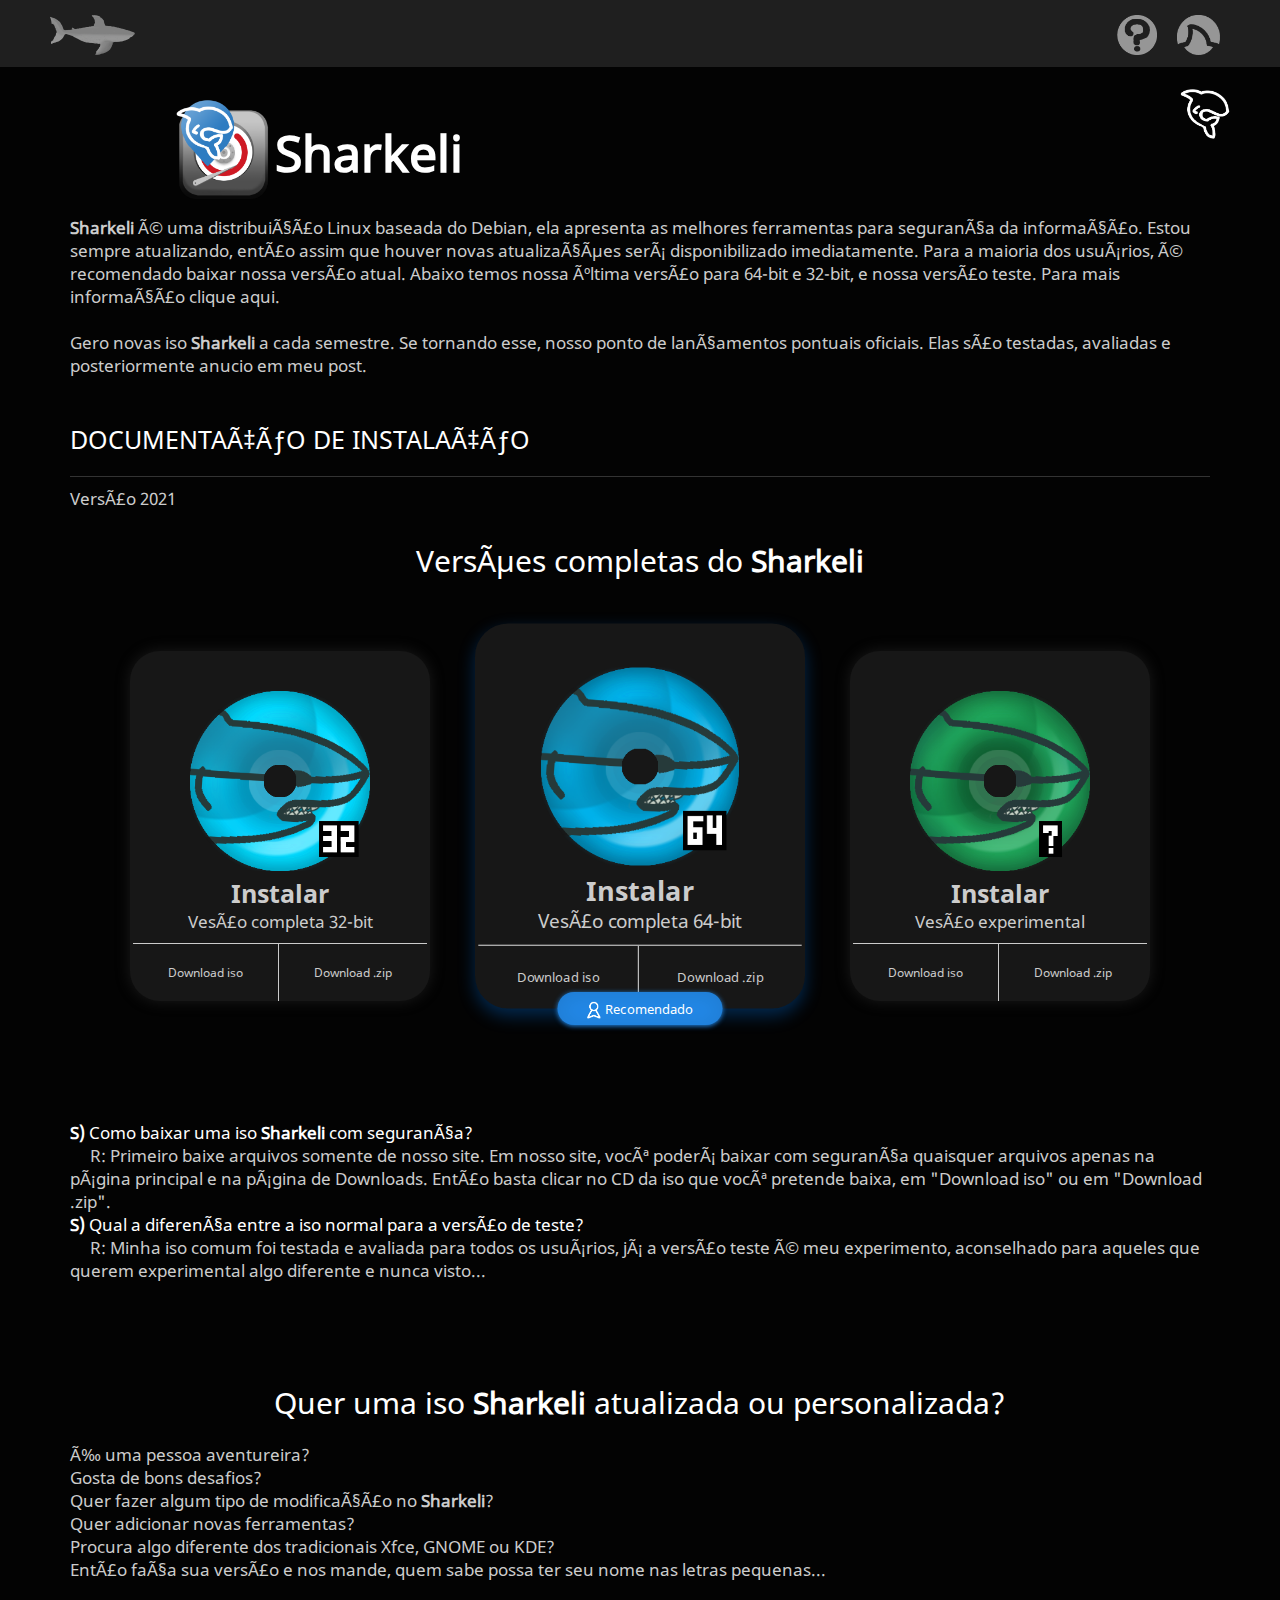
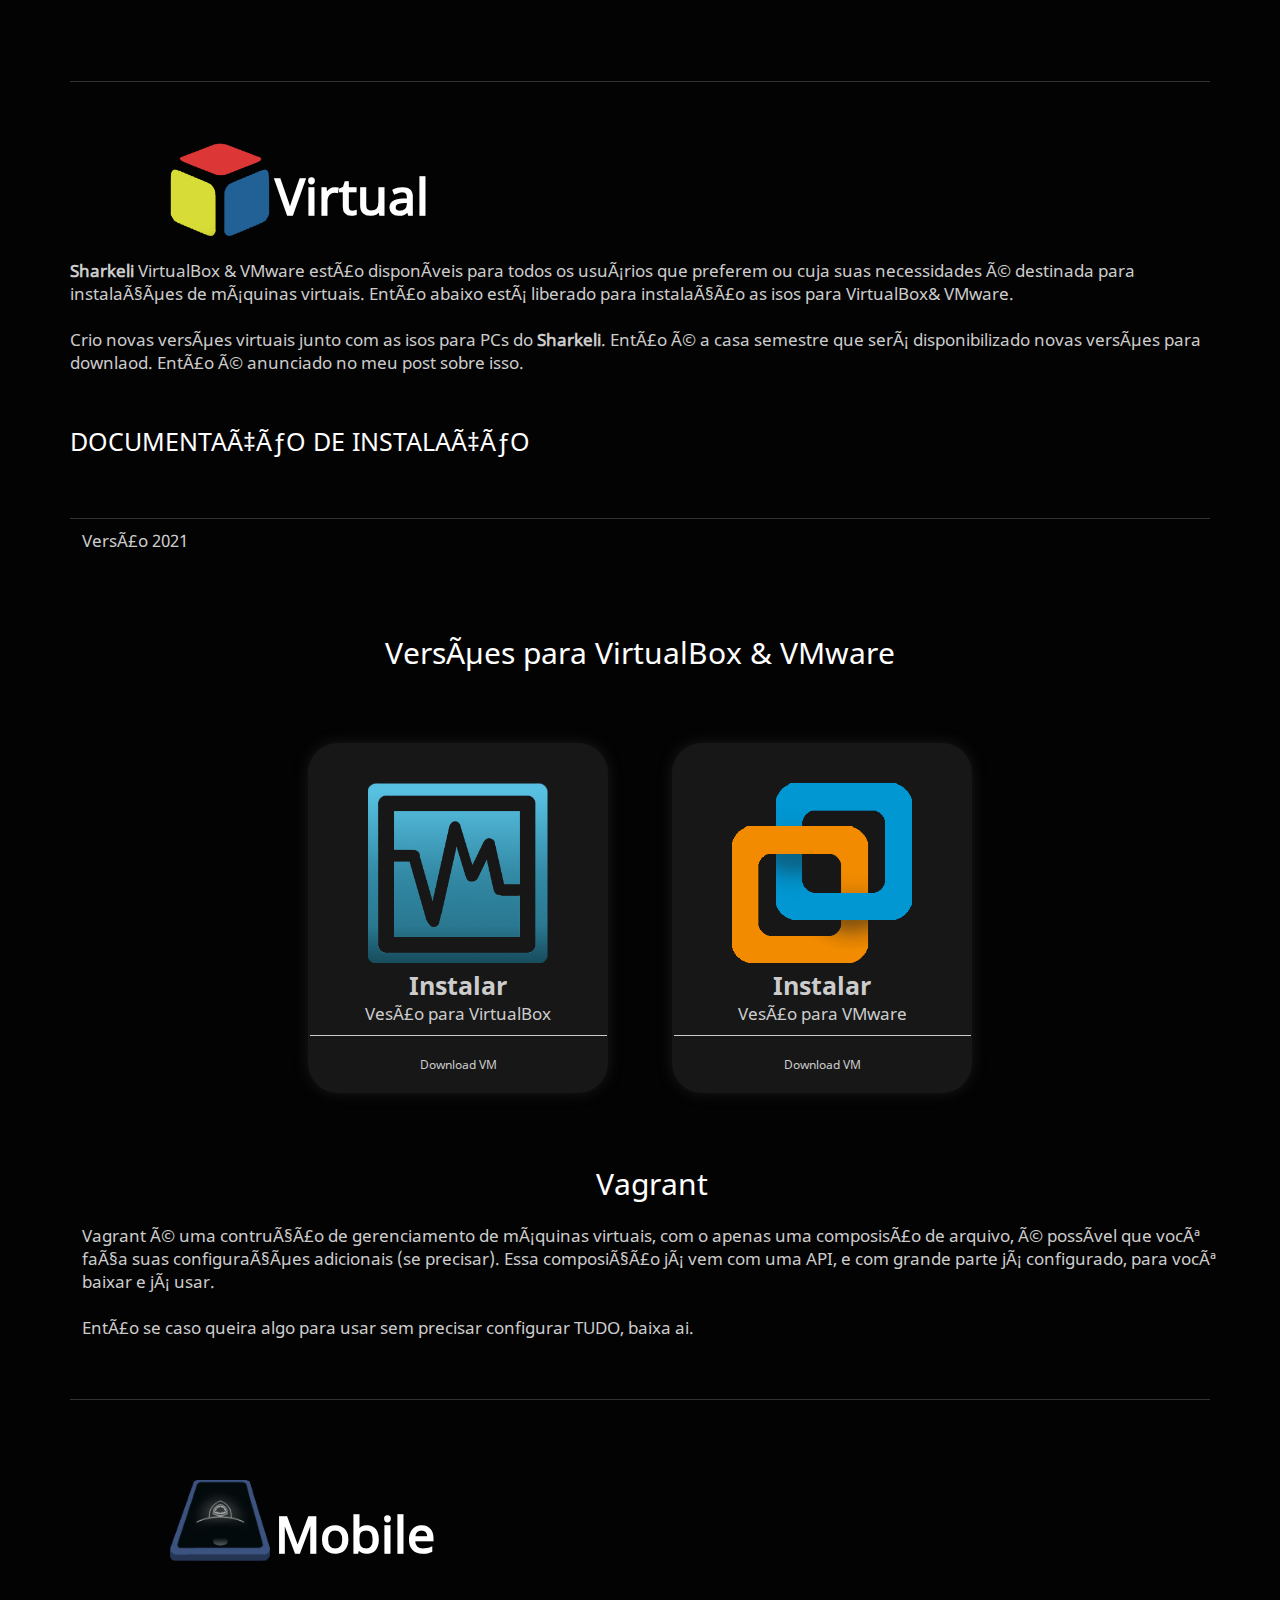
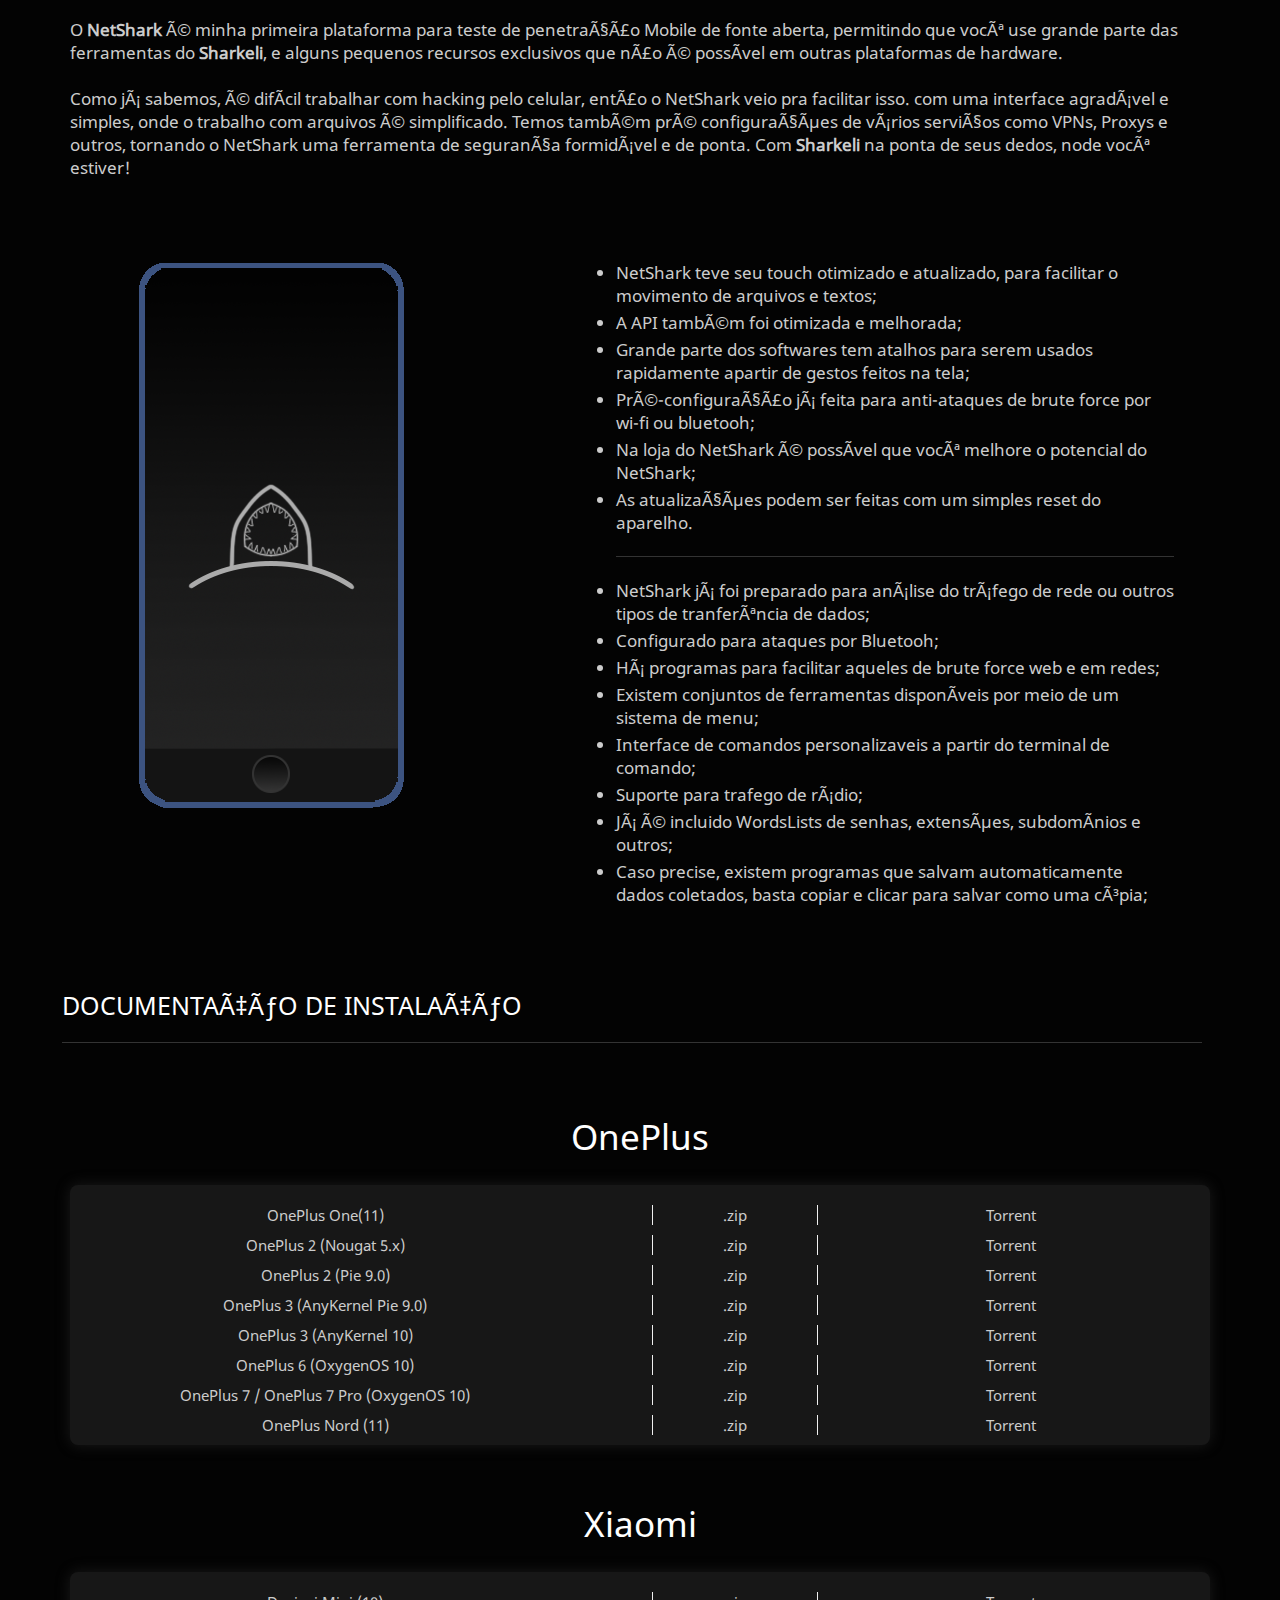
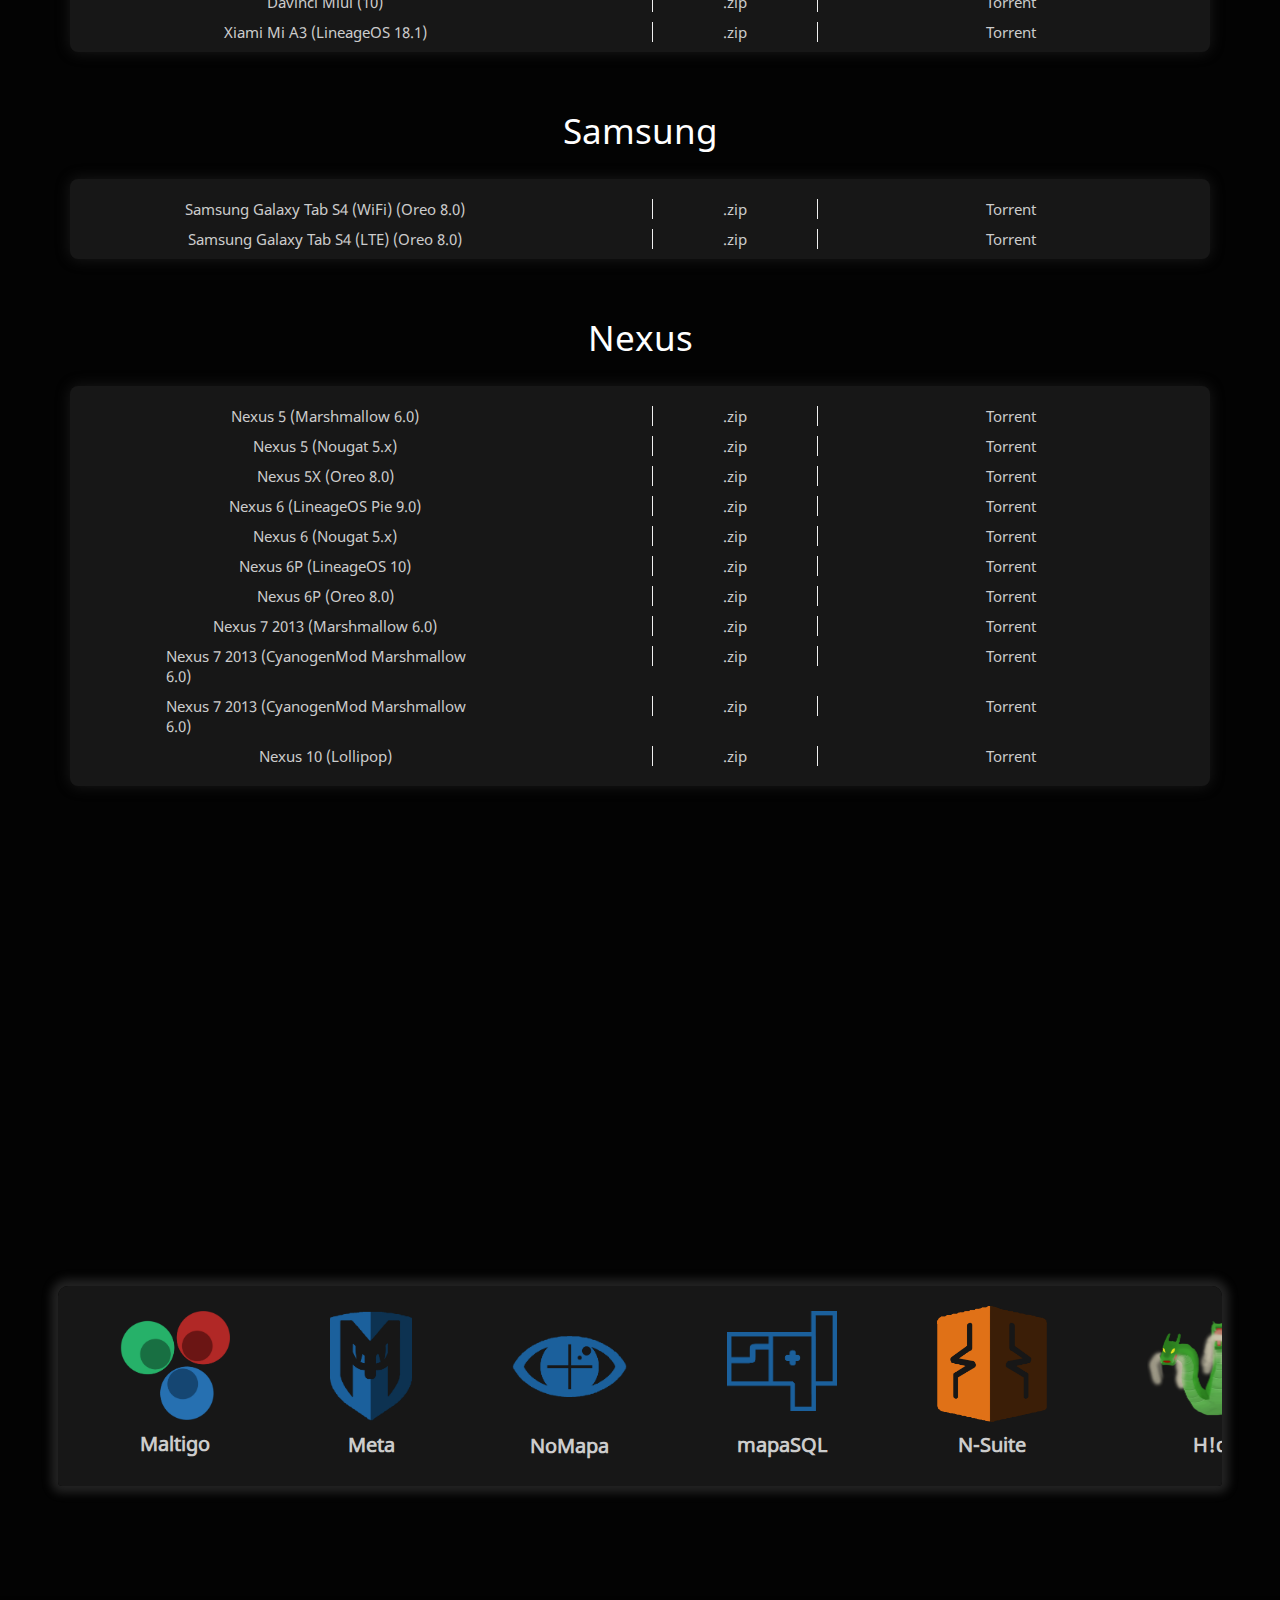
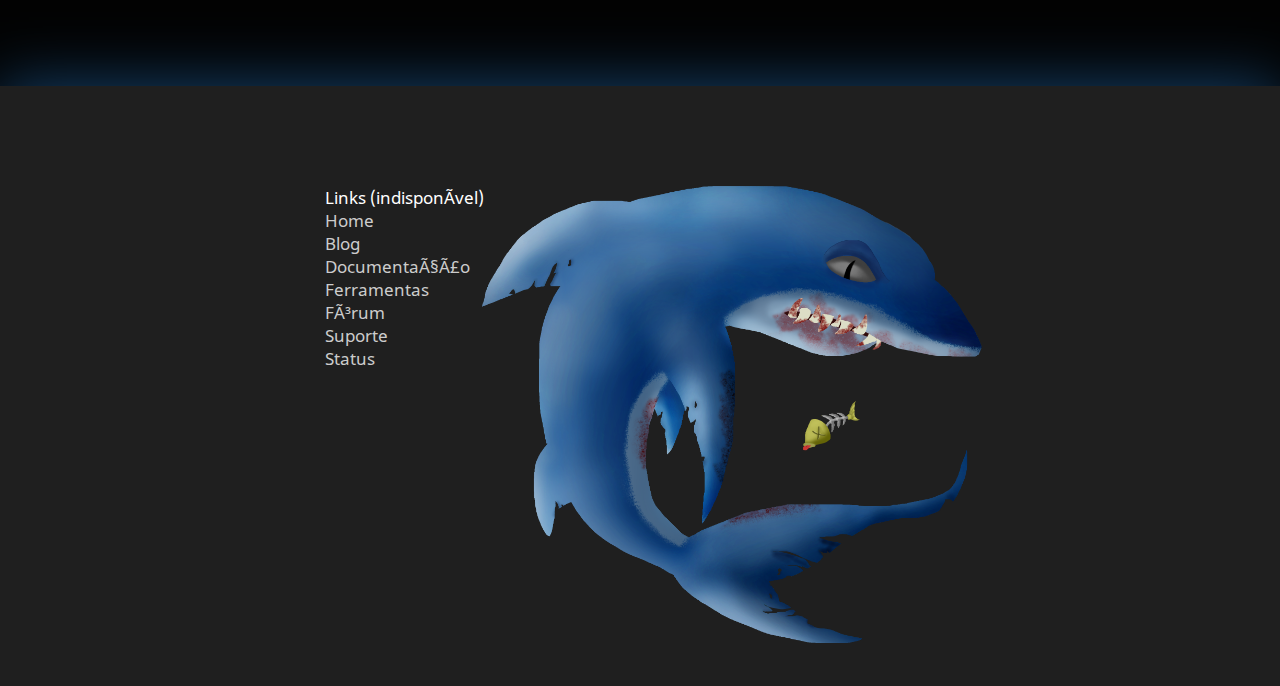
==== commit 9997db27: "versao4.2" ====
--- a/paginas/index.html
+++ b/paginas/index.html
@@ -226,7 +226,7 @@
                     </div>
                 </div>
                 <p>
-                    <strong>Sharkeli</strong> VirtualBox & VMware estão disponíveis para todos os usuários que preferem ou cujas suas necessidades é destinada para instalações de máquinas virtuais.
+                    <strong>Sharkeli</strong> VirtualBox & VMware estão disponíveis para todos os usuários que preferem ou cuja suas necessidades é destinada para instalações de máquinas virtuais.
                     Então abaixo está liberado para instalação as isos para <a href="info.html">VirtualBox</a>& <a href="info.html">VMware</a>.<br><br>
                     Crio novas versões virtuais junto com as isos para PCs do <strong>Sharkeli</strong>. Então é a casa semestre que será disponibilizado novas versões para downlaod. Então é anunciado no meu post sobre isso.
                 </p>
@@ -339,7 +339,7 @@
                         O <strong>NetShark</strong> é minha primeira plataforma para teste de penetração Mobile de fonte aberta, 
                         permitindo que você use grande parte das ferramentas do <strong>Sharkeli</strong>, e alguns pequenos recursos 
                         exclusivos que não é possível em outras plataformas de hardware.<br><br>
-                        Como já sabendos, é difícil trabalhar com hacking pelo celular, então o NetShark veio pra facilitar isso. 
+                        Como já sabemos, é difícil trabalhar com hacking pelo celular, então o NetShark veio pra facilitar isso. 
                         com uma interface agradável e simples, onde o trabalho com arquivos é simplificado. Temos também 
                         pré configurações de vários serviços como VPNs, Proxys e outros, tornando o NetShark uma ferramenta 
                         de segurança formidável e de ponta. Com <strong>Sharkeli</strong> na ponta de seus dedos, node você estiver!
@@ -350,7 +350,7 @@
                     <div class="row d-flex justify-content-center">
                         <div class="col-xs-12 col-sm-12 col-lg-4 container d-flex justify-content-center justify-content-lg-end">
                             <div id="celular">
-                                <img src="../dagroins/tutu_celular.png">
+                                <img id="celularin"src="../dagroins/tutu_celular.png">
                             </div>
                         </div>
                         <div class="container col-xs-12 col-sm-12 col-lg-6 justify-content-lg-start">
--- a/css/index.css
+++ b/css/index.css
@@ -357,6 +357,9 @@
     margin-left: 100px;
     width: 100px;
 }
+#celularin{
+    margin-right: 90px;
+}
 #cubao{
     text-align: left;
     font-size: 50px;
@@ -911,6 +914,7 @@
     }
     #celular{
         transform: scale(0.5);
+        justify-content: center;
         margin: -100;
         margin-top: -200;
     }
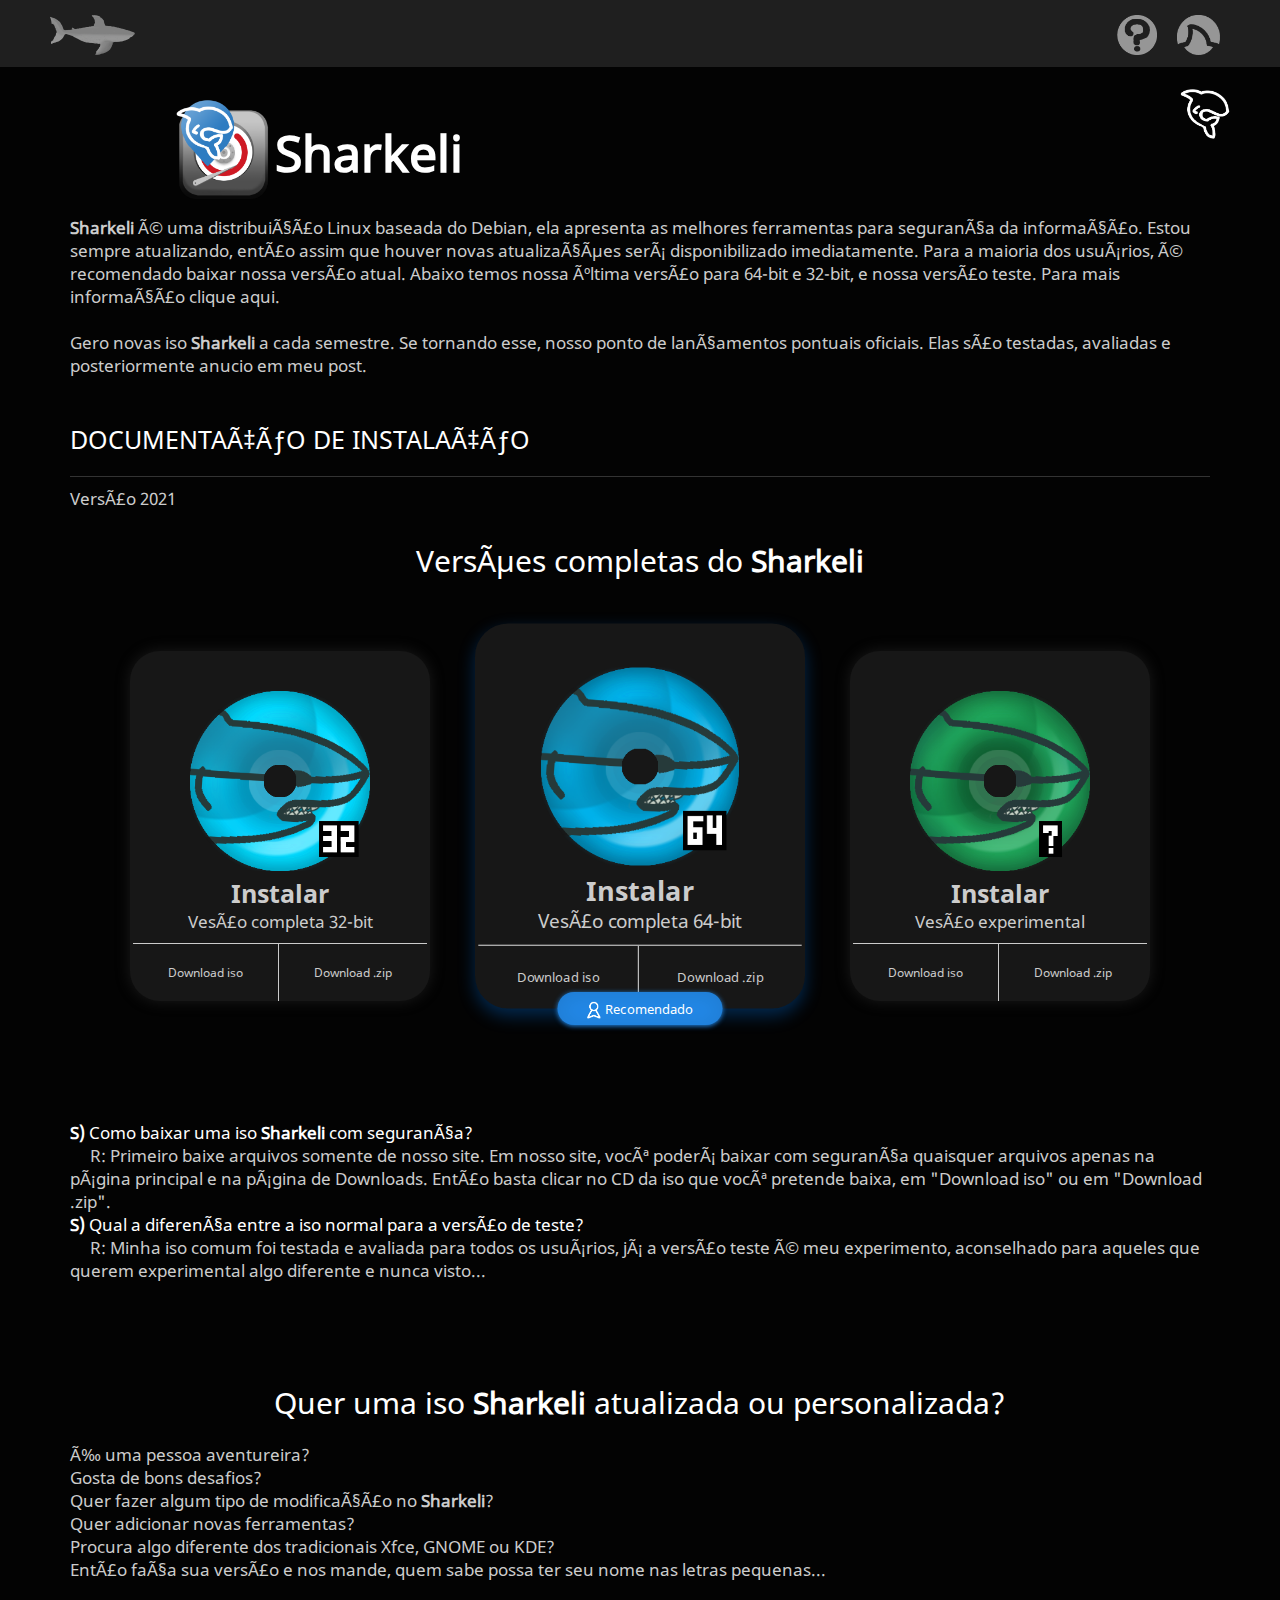
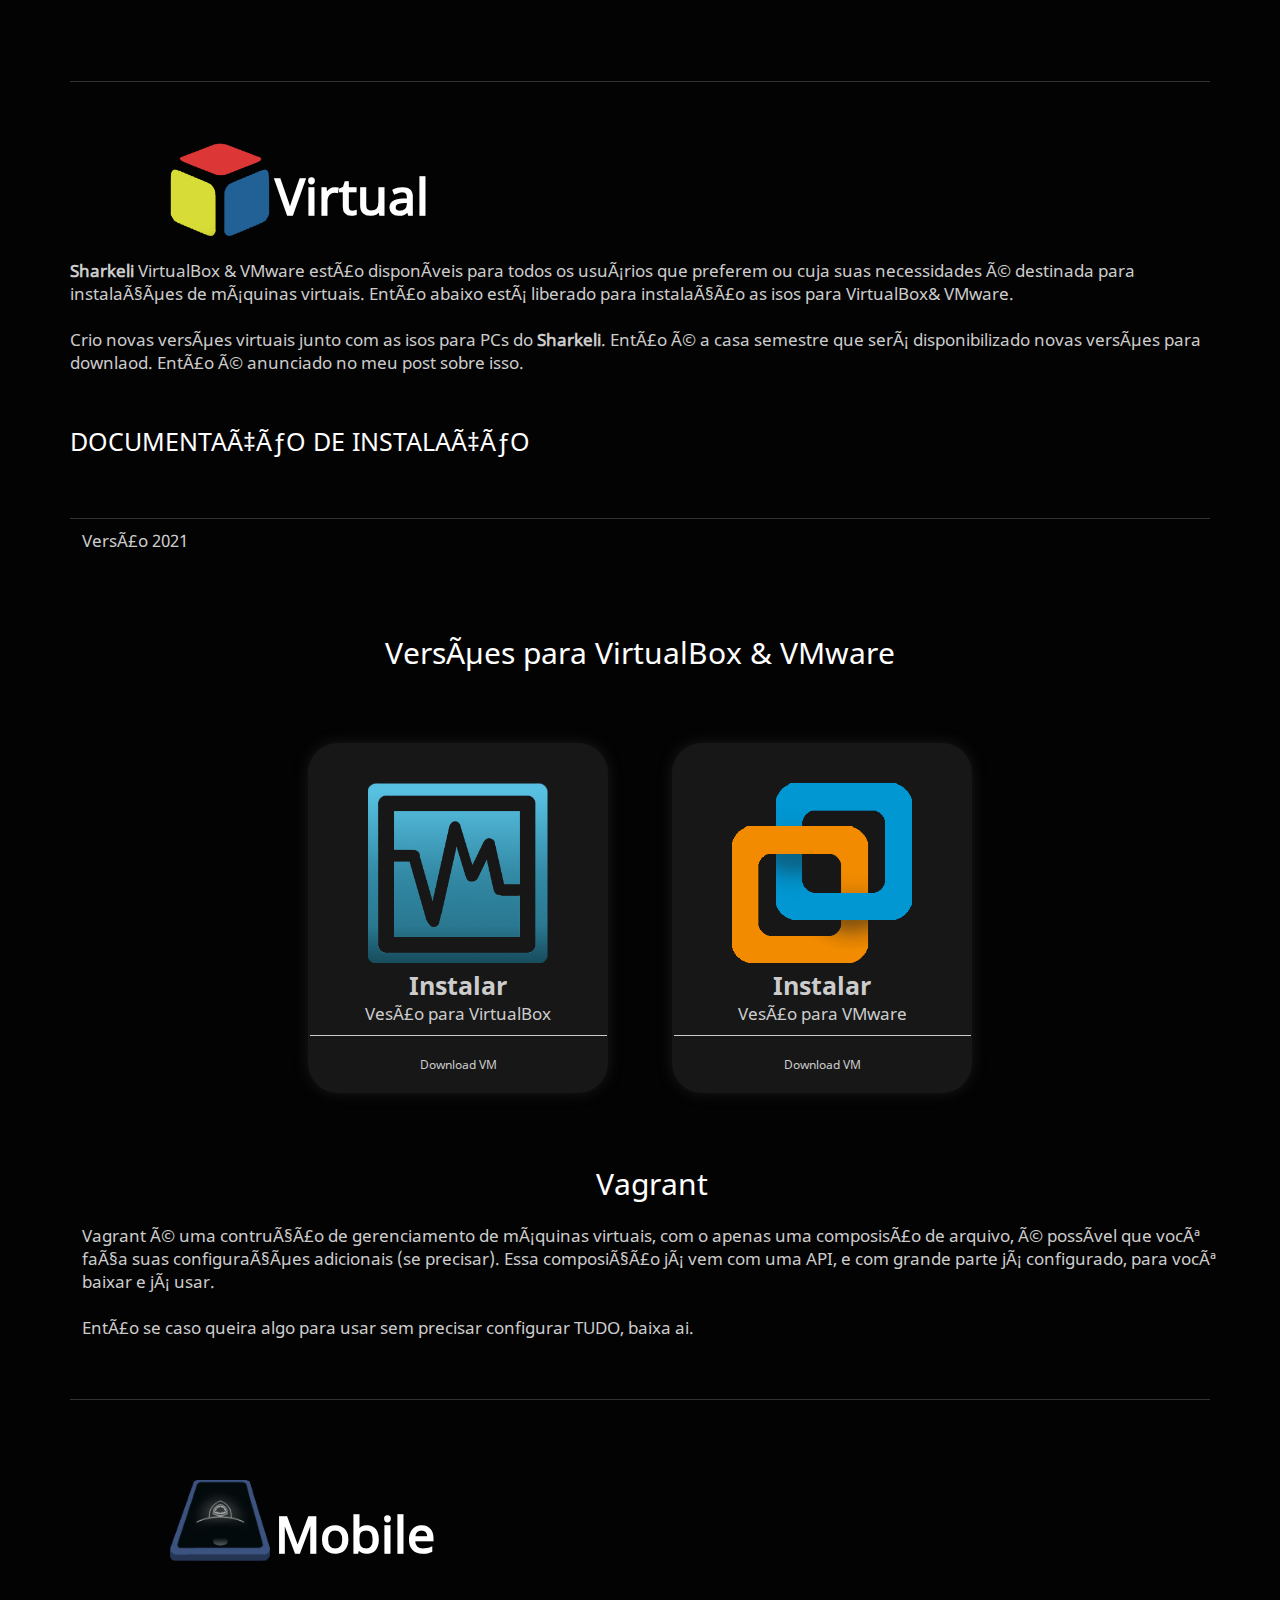
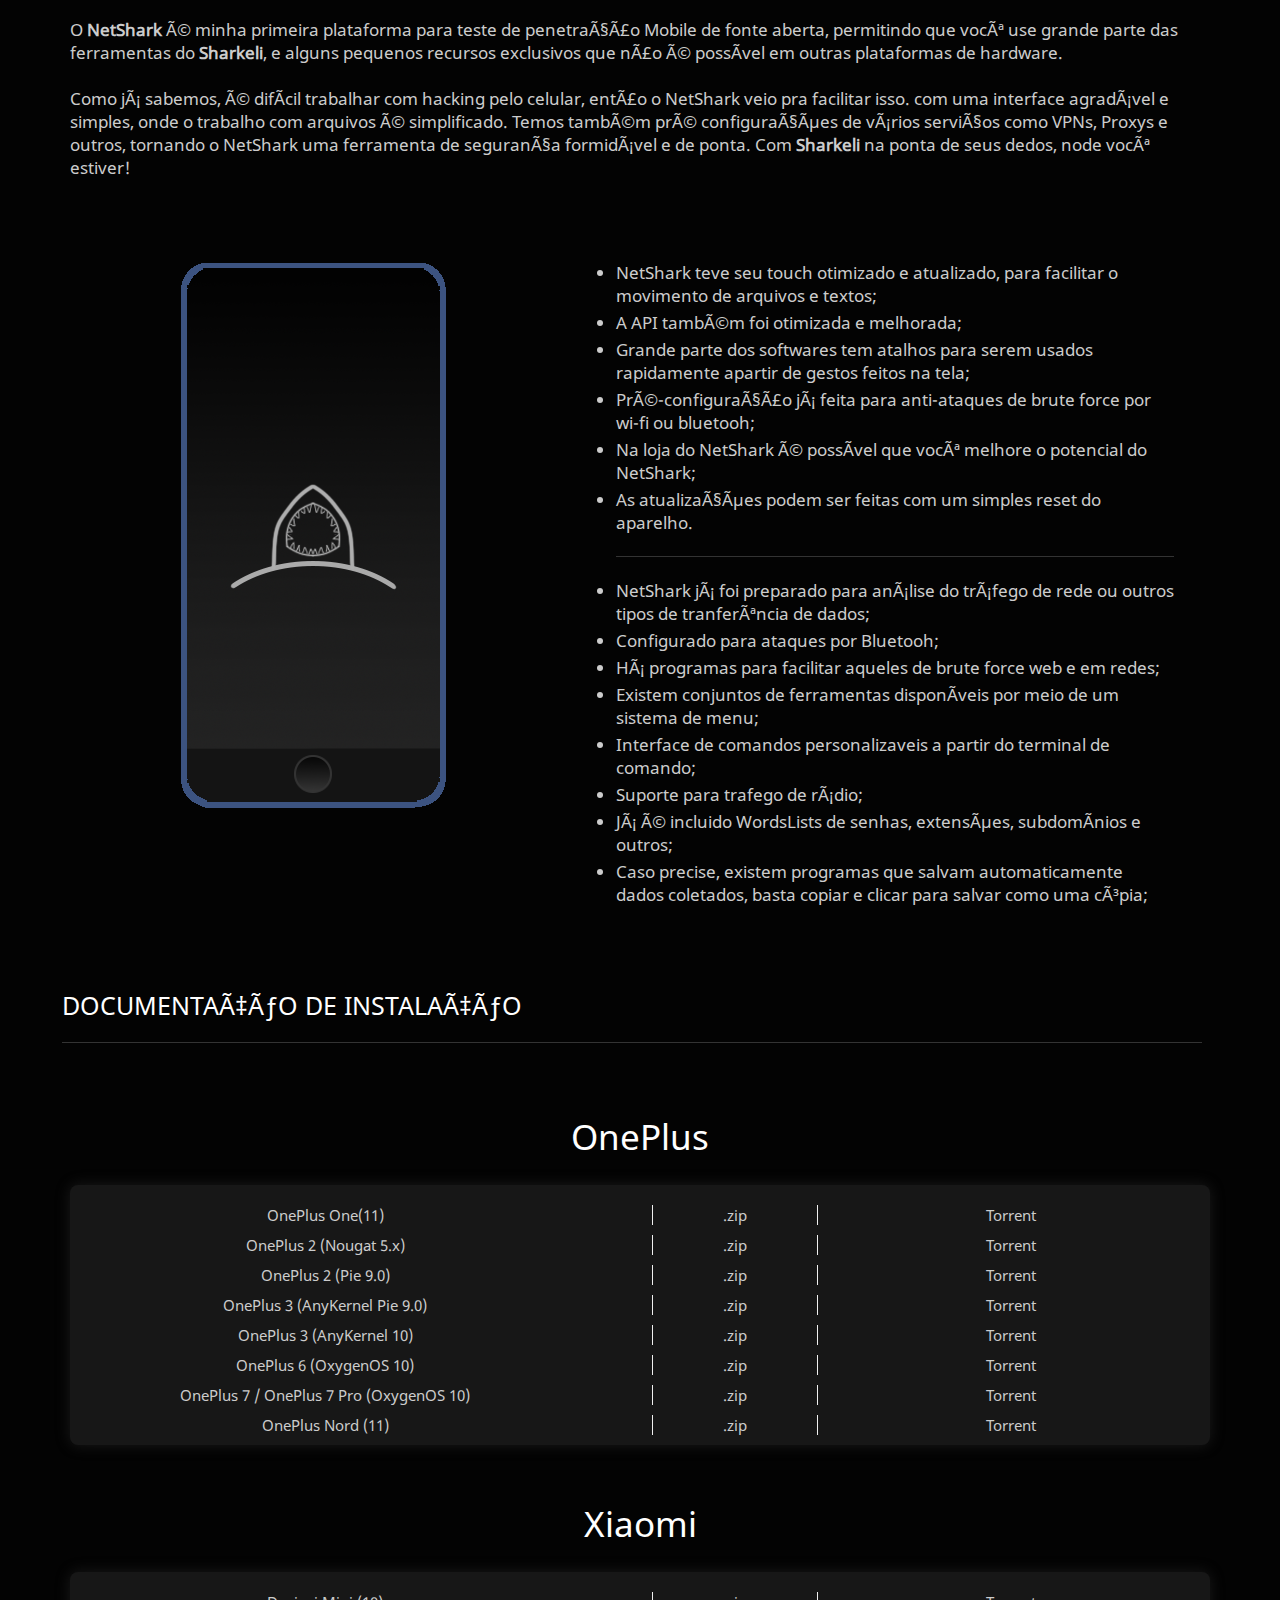
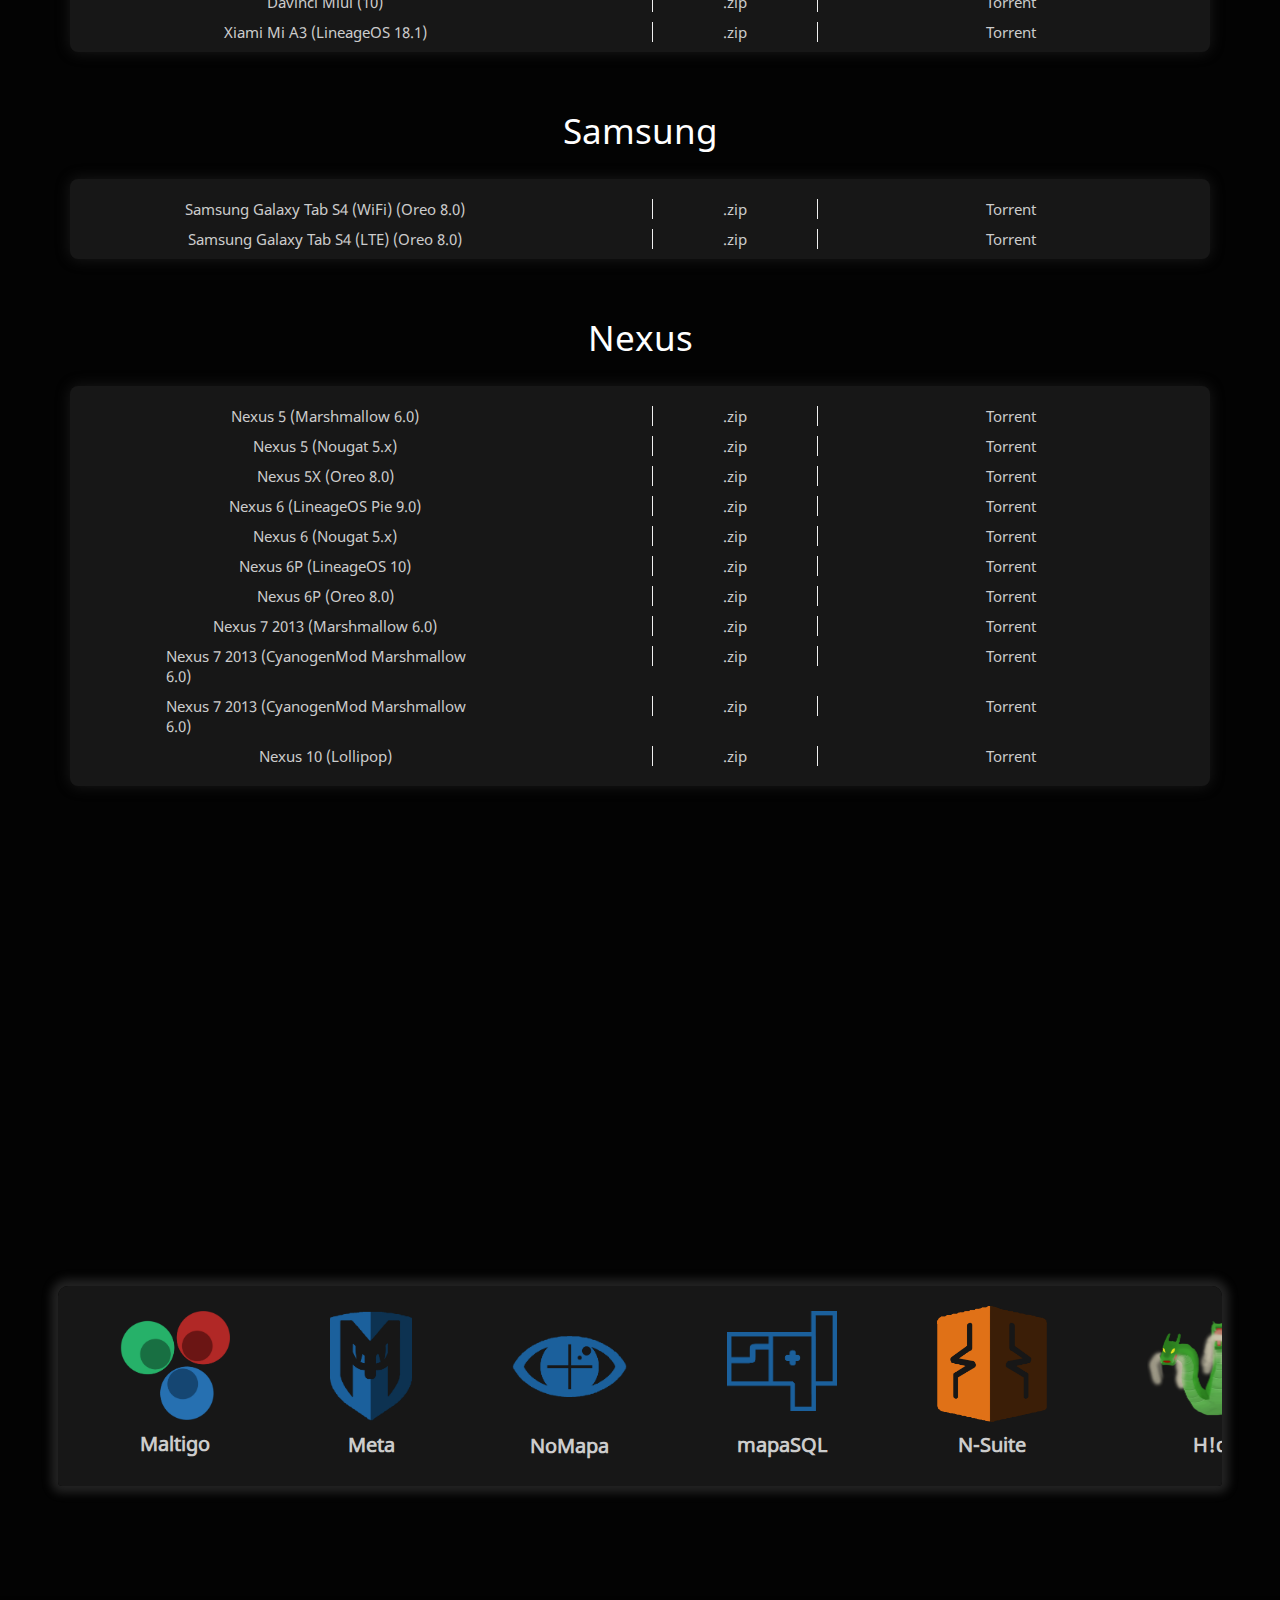
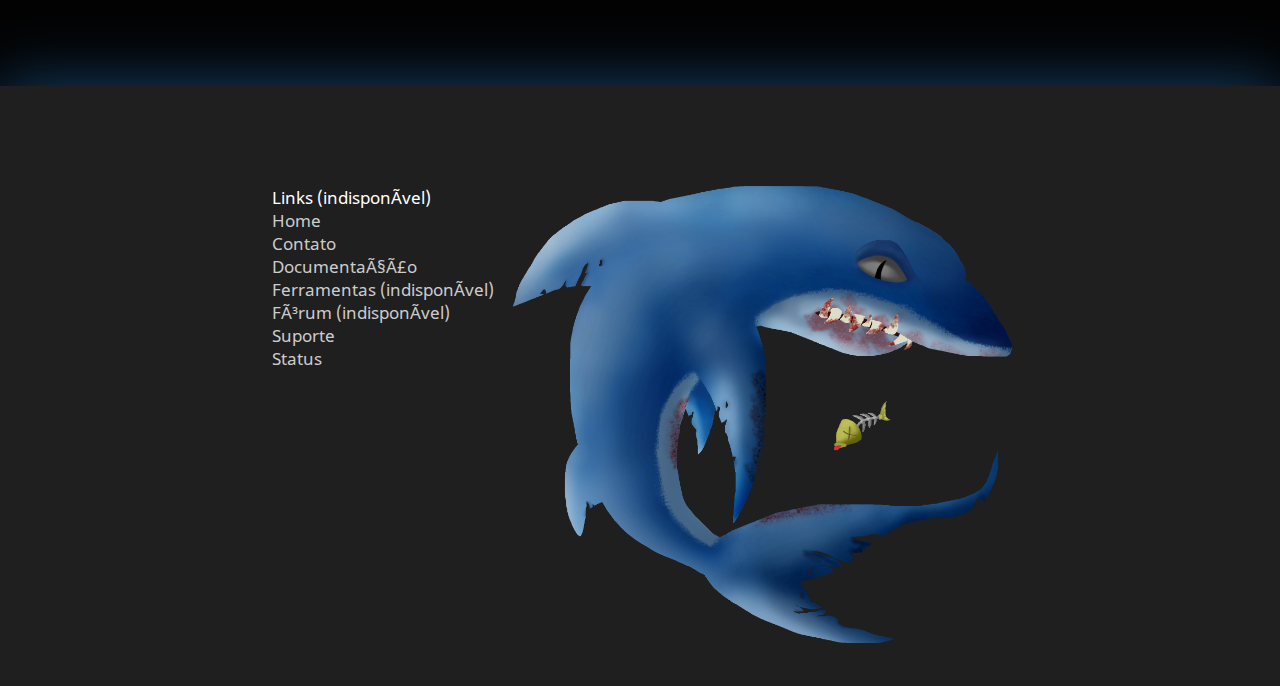
==== commit 4f322be4: "versao4.3" ====
--- a/paginas/index.html
+++ b/paginas/index.html
@@ -36,9 +36,6 @@
             </label>
         </div>
         <div id="tudo">
-
-
-
 
 
             <div class="container">
@@ -320,6 +317,26 @@
                 </div>
             </div>
 
+
+
+
+
+
+
+
+
+
+
+
+
+
+
+
+
+
+
+
+
             <div class="container">
                 <div id="campo_celular">
                     <div class="row g-0">
@@ -348,9 +365,9 @@
 
                 <div class="container">
                     <div class="row d-flex justify-content-center">
-                        <div class="col-xs-12 col-sm-12 col-lg-4 container d-flex justify-content-center justify-content-lg-end">
+                        <div class="col-4 container d-flex justify-content-center">
                             <div id="celular">
-                                <img id="celularin"src="../dagroins/tutu_celular.png">
+                                <img id="celularin" src="../dagroins/tutu_celular.png">
                             </div>
                         </div>
                         <div class="container col-xs-12 col-sm-12 col-lg-6 justify-content-lg-start">
@@ -1056,22 +1073,22 @@
                                 <a href="index.html">Home</a>
                             </span><br>
                             <span>
-                                <a href="#">Blog</a>
+                                <a href="https://github.com/santosfabin">Contato</a>
                             </span><br>
                             <span>
                                 <a href="info.html">Documentação</a>
                             </span><br>
                             <span>
-                                <a href="#">Ferramentas</a>
+                                <a href="#">Ferramentas (indisponível)</a>
                             </span><br>
                             <span>
-                                <a href="#">Fórum</a>
+                                <a href="#">Fórum (indisponível)</a>
                             </span><br>
                             <span>
-                                <a href="#">Suporte</a>
+                                <a href="https://github.com/santosfabin">Suporte</a>
                             </span><br>
                             <span>
-                                <a href="#">Status</a>
+                                <a href="https://github.com/santosfabin/Sharkeli/commits/main">Status</a>
                             </span><br>
                         </div>
                         <div class="col-lg-8 col-xs-12 d-flex justify-content-center">
--- a/css/index.css
+++ b/css/index.css
@@ -357,9 +357,6 @@
     margin-left: 100px;
     width: 100px;
 }
-#celularin{
-    margin-right: 90px;
-}
 #cubao{
     text-align: left;
     font-size: 50px;
@@ -912,11 +909,9 @@
         padding-left: 58px;
         padding-right: 58px;
     }
-    #celular{
-        transform: scale(0.5);
-        justify-content: center;
-        margin: -100;
-        margin-top: -200;
+    #celularin{
+        width: 100px;
+        justify-content: end;
     }
 }
 @media screen and (max-width:360.5px){
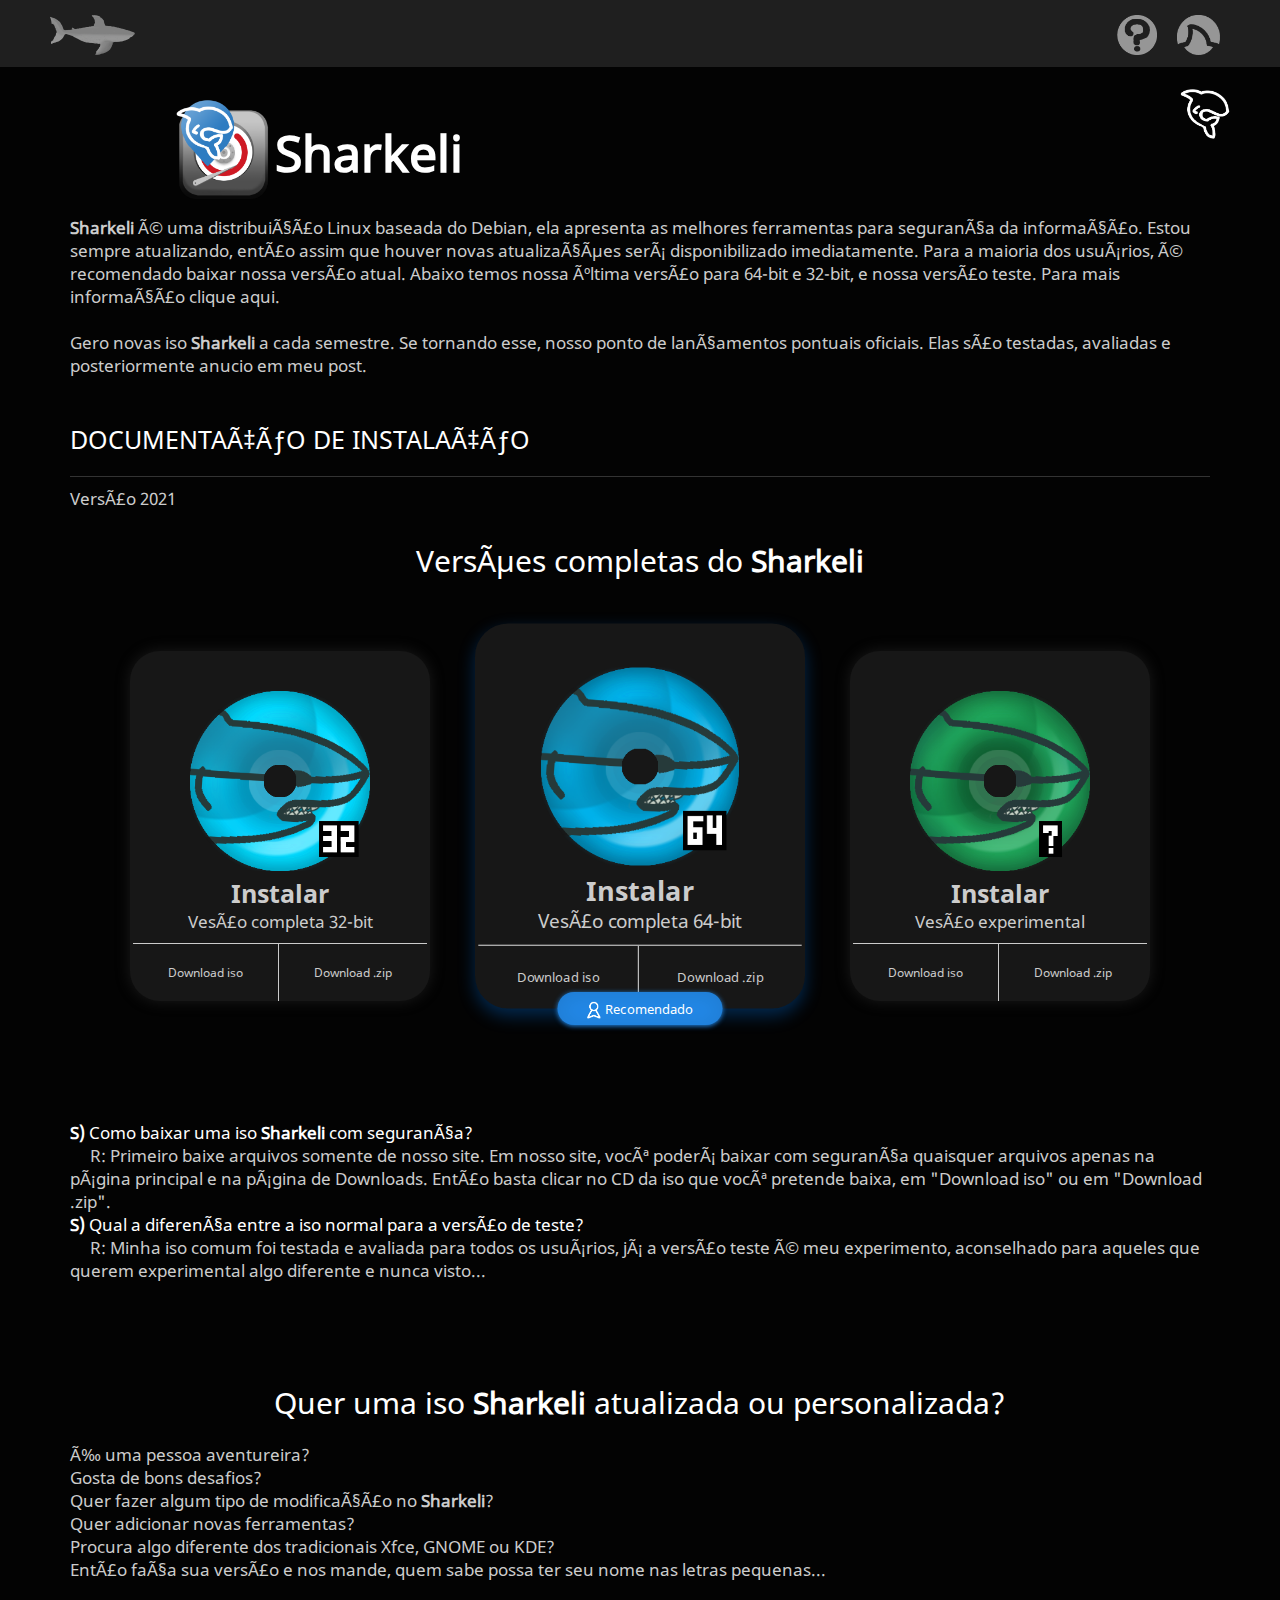
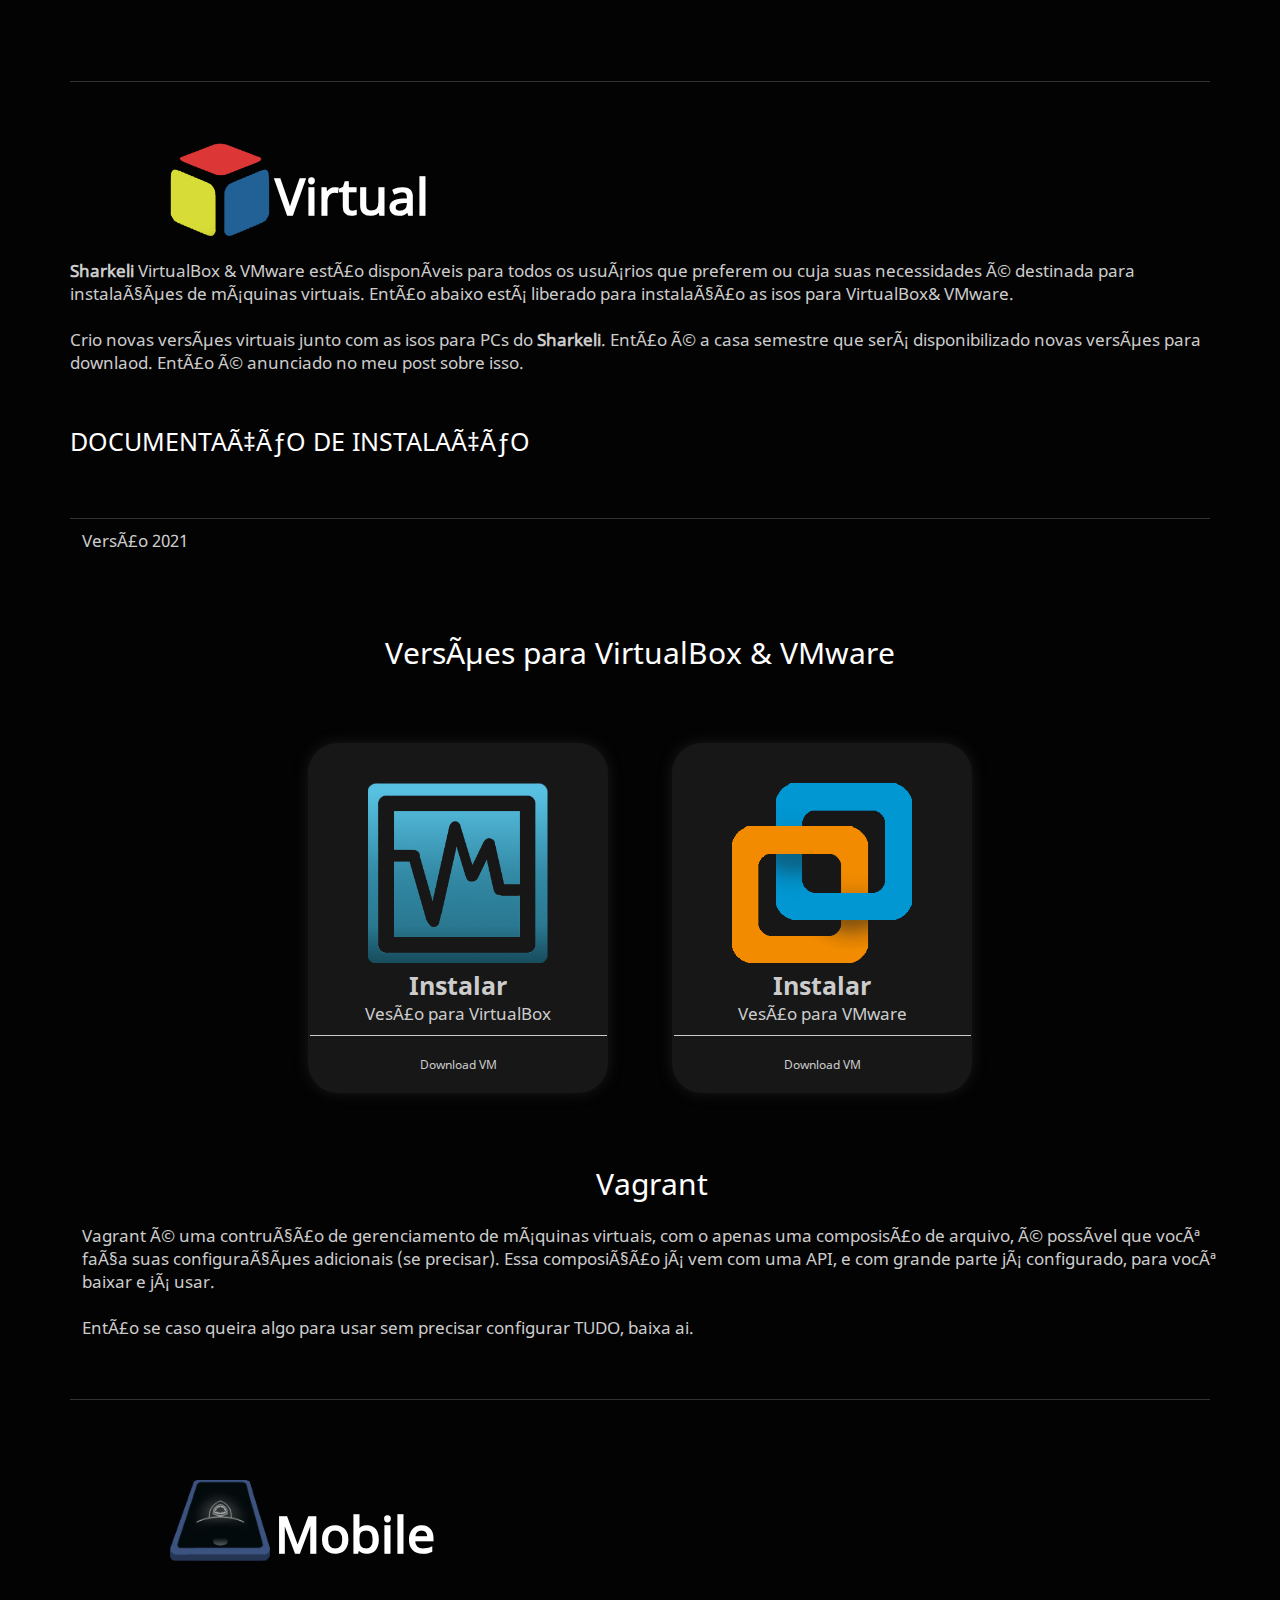
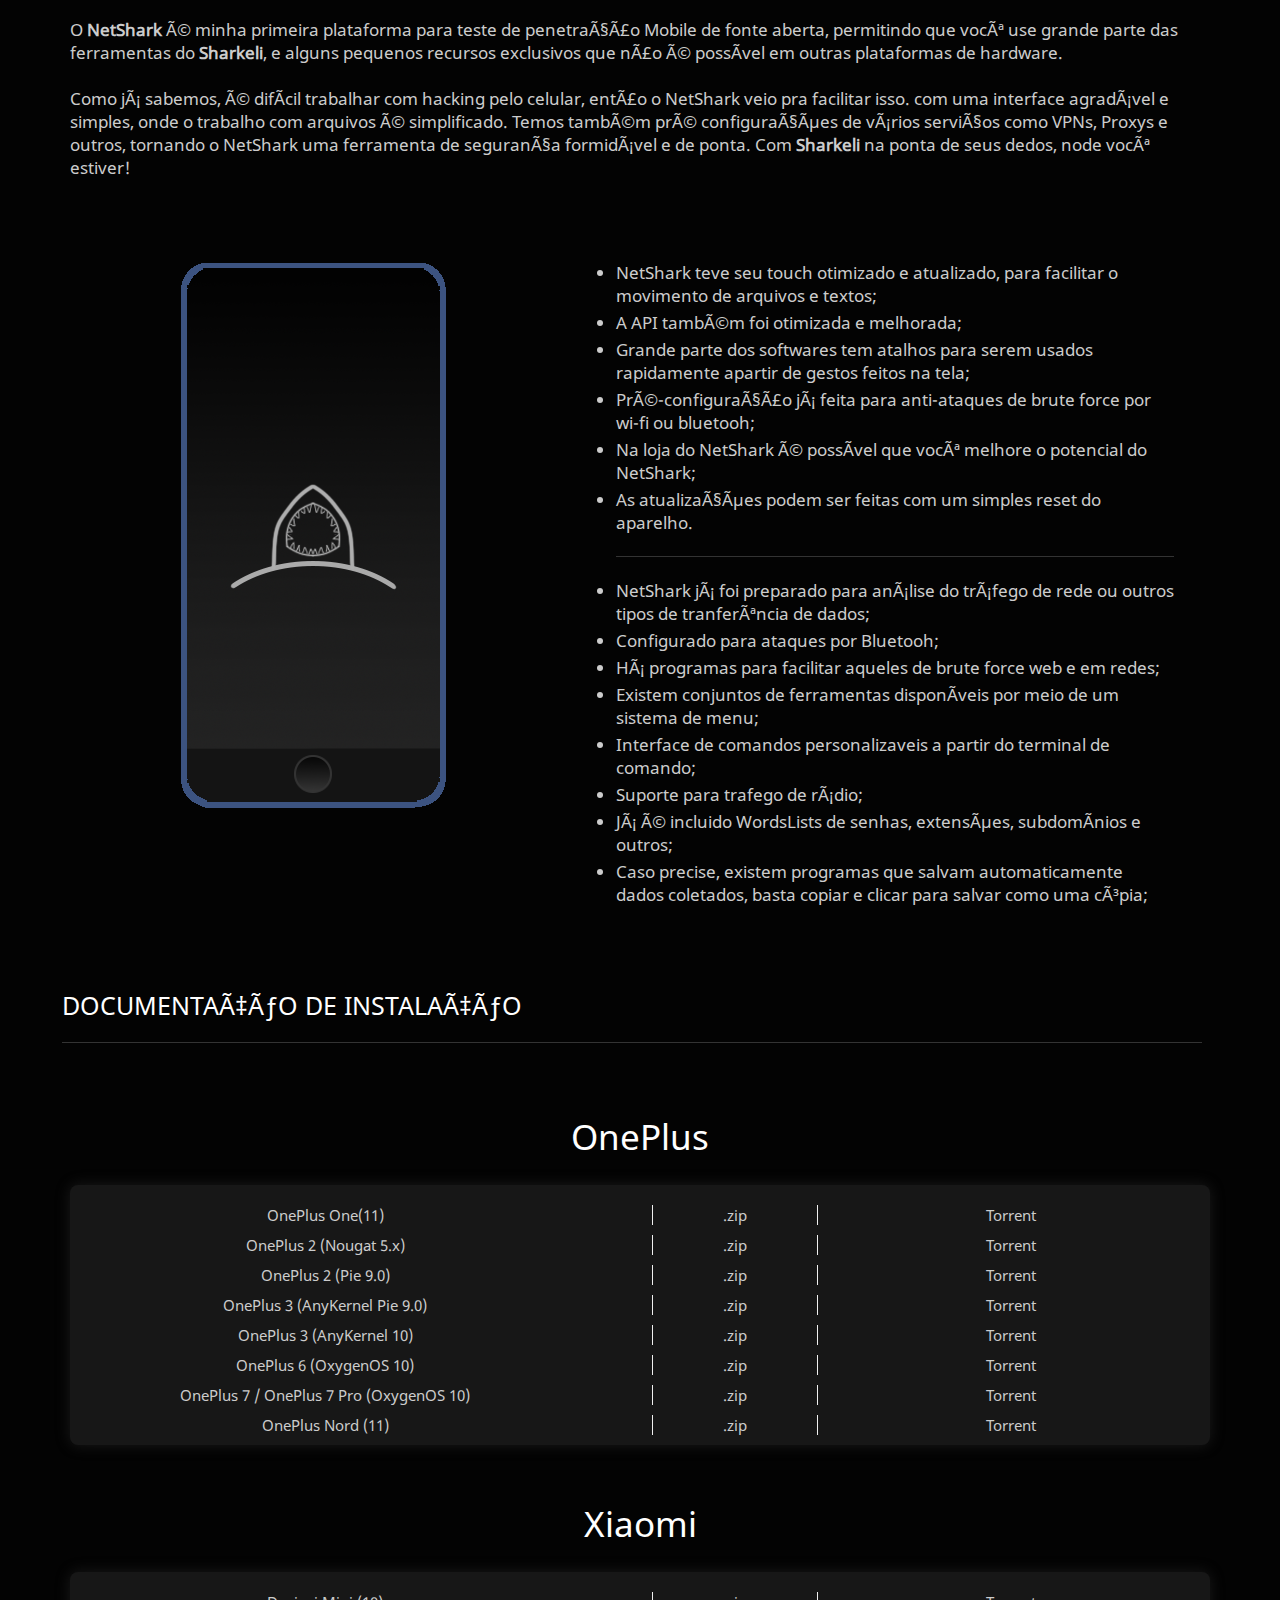
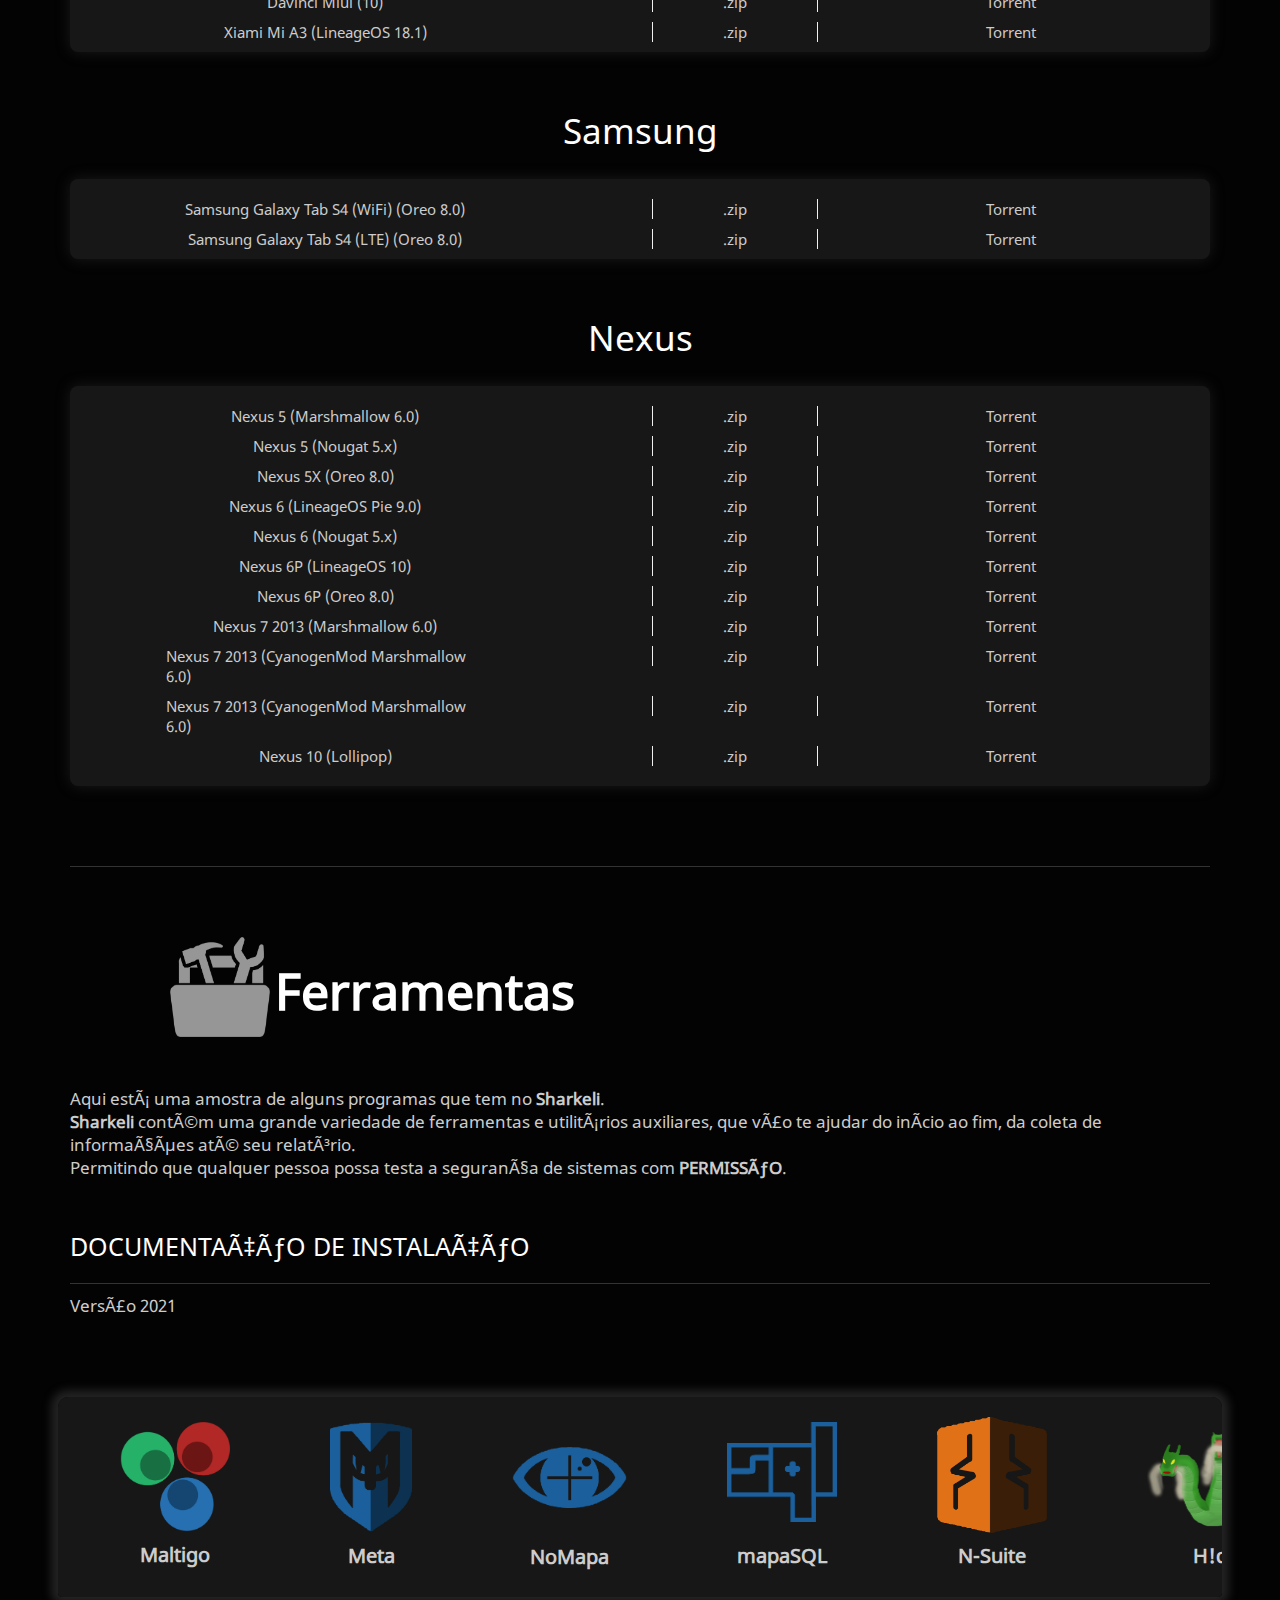
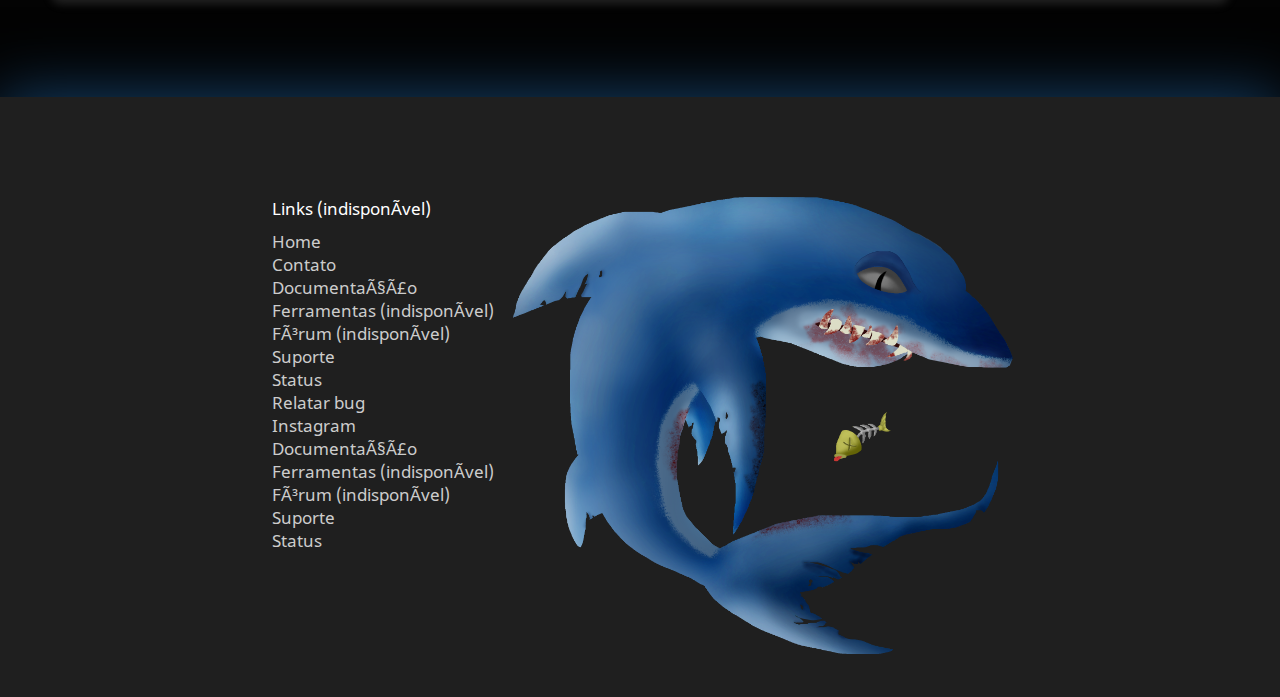
==== commit a304e4c8: "versao5" ====
--- a/paginas/index.html
+++ b/paginas/index.html
@@ -1,27 +1,21 @@
 <html>
     <head>
-        
-       <meta name="charset" content="utf-8">
+        <meta name="charset" content="utf-8">
        <meta name="viewport" content="width=device-width, initial-scale=1.0">
         <link rel="stylesheet" type="text/css" href="../css/index.css">
         <link rel="stylesheet" type="text/css" href="../css/barra.css">
         <link rel="stylesheet" type="text/css" href="../css/tututema.css">
         <link rel="stylesheet" type="text/css" href="../css/carrossel.css">
-
         <link rel="icon" href="../dagroins/tutu.png">
-
         <link rel="stylesheet" type="text/css"  href="../bootstrap-5.1.3-dist/css/bootstrap-grid.min.css">
         
         <script src="../js/javaindex.js"></script>
         <script src="../bootstrap-5.1.3-dist/js/jquery-3.6.0.min.js"></script>
         <script src="../bootstrap-5.1.3-dist/js/bootstrap.min.js"></script>
-
         <title>Página Inicial</title>
-
         
     </head>
     <body onload="mudar_tema()">
-
         <div id="barrademenu">
                 <ul id="menusinho">
                     <li id="home"><a href="index.html"><img id="casa" src="../dagroins/home.png"></a></li>
@@ -36,8 +30,6 @@
             </label>
         </div>
         <div id="tudo">
-
-
             <div class="container">
                 <div class="row g-0">
                     <div class="col-md-3 col-sm-12 g-0">
@@ -71,7 +63,6 @@
                     <div class="row">
                         <div class="d-flex justify-content-center">
                             <div id="linha0">
-
                             </div>
                         </div>
                     </div>
@@ -91,7 +82,6 @@
                     </div>
                 </div>
             </div>
-
             <div class="container">
                 <div id="quadradinho">
                     <div class="row g-0 justify-content-center">
@@ -145,7 +135,7 @@
                                     <div id="dentro_seis">
                                         <a href="#" id="isooito">Download .zip</a>
                                     </div>
-                                </div> 
+                                </div>
                             </div>
                         </div>
                     </div>
@@ -164,7 +154,6 @@
                             R: Primeiro baixe arquivos somente de nosso site. Em nosso site, você poderá baixar com segurança quaisquer arquivos apenas na página principal e na página de Downloads. 
                             Então basta clicar no <a href="#">CD</a> da iso que você pretende baixa, em <a href="#">"Download iso"</a> ou em <a href="#">"Download .zip"</a>.
                         </span>
-
                     </div>
                     <div class="justify-content-center">
                         <span id="negrito1">
@@ -176,7 +165,6 @@
                         <span id="espacamento">
                             R: Minha iso comum foi testada e avaliada para todos os usuários, já a versão teste é meu experimento, aconselhado para aqueles que querem experimental algo diferente e nunca visto...
                         </span>
-
                     </div>
                 </div>
             </div>
@@ -202,15 +190,11 @@
                     <div class="row">
                         <div class="d-flex justify-content-center">
                             <div id="linha1">
-
-                            </div>
-                        </div>
-                    </div>
-                </div>
-            </div>
-            
-
-
+                            </div>
+                        </div>
+                    </div>
+                </div>
+            </div>
             <div class="container">
                 <div class="row g-0">
                     <div class="col-md-3 col-sm-12 g-0">
@@ -227,7 +211,6 @@
                     Então abaixo está liberado para instalação as isos para <a href="info.html">VirtualBox</a>& <a href="info.html">VMware</a>.<br><br>
                     Crio novas versões virtuais junto com as isos para PCs do <strong>Sharkeli</strong>. Então é a casa semestre que será disponibilizado novas versões para downlaod. Então é anunciado no meu post sobre isso.
                 </p>
-                
                 <div id="documento1">
                     <div class="row">
                         <div class="d-flex justify-content-start">
@@ -241,12 +224,10 @@
                     <div class="row">
                         <div class="d-flex justify-content-center">
                             <div id="linha3">
-
-                            </div>
-                        </div>
-                    </div>
-                </div>
-
+                            </div>
+                        </div>
+                    </div>
+                </div>
                 <div class="container" id="versao1">
                     <span>
                         Versão 2021
@@ -261,7 +242,6 @@
                         </div>
                     </div>
                 </div>
-
                 <div class="row justify-content-center ">
                     <div class="col-sm-12 col-xs-6 col-lg-6 col-xl-6 d-flex justify-content-xl-end justify-content-center">
                         <div id="sharkel4">
@@ -303,40 +283,17 @@
                         </span>
                     </div>
                 </div>
-
             </div>
             <div class="container">
                 <div id="traco4">
                     <div class="row">
                         <div class="d-flex justify-content-center">
                             <div id="linha4">
-
-                            </div>
-                        </div>
-                    </div>
-                </div>
-            </div>
-
-
-
-
-
-
-
-
-
-
-
-
-
-
-
-
-
-
-
-
-
+                            </div>
+                        </div>
+                    </div>
+                </div>
+            </div>
             <div class="container">
                 <div id="campo_celular">
                     <div class="row g-0">
@@ -350,7 +307,6 @@
                         </div>
                     </div>
                 </div>
-
                 <div id="conteudo">
                     <span>
                         O <strong>NetShark</strong> é minha primeira plataforma para teste de penetração Mobile de fonte aberta, 
@@ -362,7 +318,6 @@
                         de segurança formidável e de ponta. Com <strong>Sharkeli</strong> na ponta de seus dedos, node você estiver!
                     </span>
                 </div>
-
                 <div class="container">
                     <div class="row d-flex justify-content-center">
                         <div class="col-4 container d-flex justify-content-center">
@@ -376,61 +331,48 @@
                                     <li class="pontos">
                                         NetShark teve seu touch otimizado e atualizado, para facilitar o movimento de arquivos e textos; 
                                     </li>
-
                                     <li class="pontos">
                                         A API também foi otimizada e melhorada;  
                                     </li>
-
                                     <li class="pontos">
                                         Grande parte dos softwares tem atalhos para serem usados rapidamente apartir de gestos feitos na tela;
                                     </li>
-
                                     <li class="pontos">
                                         Pré-configuração já feita para anti-ataques de brute force por wi-fi ou bluetooh;
                                     </li>
-
                                     <li class="pontos">
                                         Na loja do NetShark é possível que você melhore o potencial do NetShark;
                                     </li>
-
                                     <li class="pontos">
                                         As atualizações podem ser feitas com um simples reset do aparelho.
                                     </li>
                                 </ul>
                                 <div id="traco5">
                                     <div id="linha5">
-
                                     </div>
                                 </div>
                                 <ul>
                                     <li class="pontos">
                                         NetShark já foi preparado para análise do tráfego de rede ou outros tipos de tranferência de dados; 
                                     </li>
-
                                     <li class="pontos">
                                         Configurado para ataques por Bluetooh;
                                     </li>
-
                                     <li class="pontos">
                                         Há programas para facilitar aqueles de brute force web e em redes;
                                     </li>
-
                                     <li class="pontos">
                                         Existem conjuntos de ferramentas disponíveis por meio de um sistema de menu;
                                     </li>
-
                                     <li class="pontos">
                                         Interface de comandos personalizaveis a partir do terminal de comando;
                                     </li>
-
                                     <li class="pontos">
                                         Suporte para trafego de rádio;
                                     </li>
-
                                     <li class="pontos">
                                         Já é incluido WordsLists de senhas, extensões, subdomínios e outros;
                                     </li>
-
                                     <li class="pontos">
                                         Caso precise, existem programas que salvam automaticamente dados coletados, basta copiar e clicar para salvar como uma cópia;
                                     </li>
@@ -453,7 +395,6 @@
                         <div class="row">
                             <div class="d-flex justify-content-center">
                                 <div id="linha6">
-
                                 </div>
                             </div>
                         </div>
@@ -475,13 +416,11 @@
                                     OnePlus One(11)
                                 </span>
                             </div>
-
                             <div class="col-xs-12 col-sm-12 col-md-5 d-flex justify-content-center">
                                 <span>
                                     <a class="zip">.zip</a>
                                 </span>
                             </div>
-
                             <div class="col-xs-12 col-sm-12 col-md-2 d-flex justify-content-center justify-content-md-start">
                                 <span>
                                     <a class="zip1">Torrent</a>
@@ -494,7 +433,6 @@
                                     OnePlus 2 (Nougat 5.x)
                                 </span>
                             </div>
-
                             <div class="col-xs-12 col-sm-12 col-md-5 d-flex justify-content-center">
                                 <span>
                                     <a class="zip2">.zip</a>
@@ -512,13 +450,11 @@
                                     OnePlus 2 (Pie 9.0)
                                 </span>
                             </div>
-
                             <div class="col-xs-12 col-sm-12 col-md-5 d-flex justify-content-center">
                                 <span>
                                     <a class="zip4">.zip</a>
                                 </span>
                             </div>
-
                             <div class="col-xs-12 col-sm-12 col-md-2 d-flex justify-content-center justify-content-md-start">
                                 <span>
                                     <a class="zip5">Torrent</a>
@@ -531,13 +467,11 @@
                                     OnePlus 3 (AnyKernel Pie 9.0)
                                 </span>
                             </div>
-
                             <div class="col-xs-12 col-sm-12 col-md-5 d-flex justify-content-center">
                                 <span>
                                     <a class="zip6">.zip</a>
                                 </span>
                             </div>
-
                             <div class="col-xs-12 col-sm-12 col-md-2 d-flex justify-content-center justify-content-md-start">
                                 <span>
                                     <a class="zip7">Torrent</a>
@@ -550,13 +484,11 @@
                                     OnePlus 3 (AnyKernel 10)
                                 </span>
                             </div>
-
                             <div class="col-xs-12 col-sm-12 col-md-5 d-flex justify-content-center">
                                 <span>
                                     <a class="zip8">.zip</a>
                                 </span>
                             </div>
-
                             <div class="col-xs-12 col-sm-12 col-md-2 d-flex justify-content-center justify-content-md-start">
                                 <span>
                                     <a class="zip9">Torrent</a>
@@ -569,13 +501,11 @@
                                     OnePlus 6 (OxygenOS 10)
                                 </span>
                             </div>
-
                             <div class="col-xs-12 col-sm-12 col-md-5 d-flex justify-content-center">
                                 <span>
                                     <a class="zip10">.zip</a>
                                 </span>
                             </div>
-
                             <div class="col-xs-12 col-sm-12 col-md-2 d-flex justify-content-center justify-content-md-start">
                                 <span>
                                     <a class="zip11">Torrent</a>
@@ -588,13 +518,11 @@
                                     OnePlus 7 / OnePlus 7 Pro (OxygenOS 10)
                                 </span>
                             </div>
-
                             <div class="col-xs-12 col-sm-12 col-md-5 d-flex justify-content-center">
                                 <span>
                                     <a class="zip12">.zip</a>
                                 </span>
                             </div>
-
                             <div class="col-xs-12 col-sm-12 col-md-2 d-flex justify-content-center justify-content-md-start">
                                 <span>
                                     <a class="zip13">Torrent</a>
@@ -607,13 +535,11 @@
                                     OnePlus Nord (11)
                                 </span>
                             </div>
-
                             <div class="col-xs-12 col-sm-12 col-md-5 d-flex justify-content-center">
                                 <span>
                                     <a class="zip14">.zip</a>
                                 </span>
                             </div>
-
                             <div class="col-xs-12 col-sm-12 col-md-2 d-flex justify-content-center justify-content-md-start">
                                 <span>
                                     <a class="zip15">Torrent</a>
@@ -637,13 +563,11 @@
                                     Davinci Miui (10)
                                 </span>
                             </div>
-
                             <div class="col-xs-12 col-sm-12 col-md-5 d-flex justify-content-center">
                                 <span>
                                     <a class="zip16">.zip</a>
                                 </span>
                             </div>
-
                             <div class="col-xs-12 col-sm-12 col-md-2 d-flex justify-content-center justify-content-md-start">
                                 <span>
                                     <a class="zip17">Torrent</a>
@@ -656,13 +580,12 @@
                                     Xiami Mi A3 (LineageOS 18.1)
                                 </span>
                             </div>
+                            <div class="col-xs-12 col-sm-12 col-md-5 d-flex justify-content-center">
+                                <span>
+                                    <a class="zip18">.zip</a>
+                                </span>
+                            </div>
 
-                            <div class="col-xs-12 col-sm-12 col-md-5 d-flex justify-content-center">
-                                <span>
-                                    <a class="zip18">.zip</a>
-                                </span>
-                            </div>
-
                             <div class="col-xs-12 col-sm-12 col-md-2 d-flex justify-content-center justify-content-md-start">
                                 <span>
                                     <a class="zip19">Torrent</a>
@@ -671,11 +594,6 @@
                     </div>
                 </div>
             </div>
-
-            
-
-
-        
             <div class="container">
                 <div class="row">
                     <div class="col-12 d-flex justify-content-center">
@@ -691,13 +609,11 @@
                                     Samsung Galaxy Tab S4 (WiFi) (Oreo 8.0)
                                 </span>
                             </div>
-
                             <div class="col-xs-12 col-sm-12 col-md-5 d-flex justify-content-center">
                                 <span>
                                     <a class="zip20">.zip</a>
                                 </span>
                             </div>
-
                             <div class="col-xs-12 col-sm-12 col-md-2 d-flex justify-content-center justify-content-md-start">
                                 <span>
                                     <a class="zip21">Torrent</a>
@@ -710,7 +626,6 @@
                                 Samsung Galaxy Tab S4 (LTE) (Oreo 8.0)
                             </span>
                         </div>
-
                         <div class="col-xs-12 col-sm-12 col-md-5 d-flex justify-content-center">
                             <span>
                                 <a class="zip22">.zip</a>
@@ -725,21 +640,6 @@
                     </div>
                 </div>
             </div>
-
-
-
-
-
-
-
-
-
-
-
-
-
-
-
             <div class="container">
                 <div class="row justify-content-center">
                     <div class="col-12 d-flex justify-content-center">
@@ -755,13 +655,11 @@
                                     Nexus 5 (Marshmallow 6.0)
                                 </span>
                             </div>
-
                             <div class="col-xs-12 col-sm-12 col-md-5 d-flex justify-content-center">
                                 <span>
                                     <a class="zip24">.zip</a>
                                 </span>
                             </div>
-
                             <div class="col-xs-12 col-sm-12 col-md-2 d-flex justify-content-center justify-content-md-start">
                                 <span>
                                     <a class="zip25">Torrent</a>
@@ -774,13 +672,11 @@
                                 Nexus 5 (Nougat 5.x)
                             </span>
                         </div>
-
                         <div class="col-xs-12 col-sm-12 col-md-5 d-flex justify-content-center">
                             <span>
                                 <a class="zip26">.zip</a>
                             </span>
                         </div>
-
                         <div class="col-xs-12 col-sm-12 col-md-2 d-flex justify-content-center justify-content-md-start">
                             <span>
                                 <a class="zip27">Torrent</a>
@@ -793,13 +689,11 @@
                                 Nexus 5X (Oreo 8.0)
                             </span>
                         </div>
-
                         <div class="col-xs-12 col-sm-12 col-md-5 d-flex justify-content-center">
                             <span>
                                 <a class="zip28">.zip</a>
                             </span>
                         </div>
-
                         <div class="col-xs-12 col-sm-12 col-md-2 d-flex justify-content-center justify-content-md-start">
                             <span>
                                 <a class="zip29">Torrent</a>
@@ -812,13 +706,11 @@
                                 Nexus 6 (LineageOS Pie 9.0)
                             </span>
                         </div>
-
                         <div class="col-xs-12 col-sm-12 col-md-5 d-flex justify-content-center">
                             <span>
                                 <a class="zip30">.zip</a>
                             </span>
                         </div>
-
                         <div class="col-xs-12 col-sm-12 col-md-2 d-flex justify-content-center justify-content-md-start">
                             <span>
                                 <a class="zip31">Torrent</a>
@@ -831,13 +723,11 @@
                                 Nexus 6 (Nougat 5.x)
                             </span>
                         </div>
-
                         <div class="col-xs-12 col-sm-12 col-md-5 d-flex justify-content-center">
                             <span>
                                 <a class="zip32">.zip</a>
                             </span>
                         </div>
-
                         <div class="col-xs-12 col-sm-12 col-md-2 d-flex justify-content-center justify-content-md-start">
                             <span>
                                 <a class="zip33">Torrent</a>
@@ -850,13 +740,11 @@
                                 Nexus 6P (LineageOS 10)
                             </span>
                         </div>
-
                         <div class="col-xs-12 col-sm-12 col-md-5 d-flex justify-content-center">
                             <span>
                                 <a class="zip34">.zip</a>
                             </span>
                         </div>
-
                         <div class="col-xs-12 col-sm-12 col-md-2 d-flex justify-content-center justify-content-md-start">
                             <span>
                                 <a class="zip35">Torrent</a>
@@ -869,13 +757,11 @@
                                 Nexus 6P (Oreo 8.0)
                             </span>
                         </div>
-
                         <div class="col-xs-12 col-sm-12 col-md-5 d-flex justify-content-center">
                             <span>
                                 <a class="zip36">.zip</a>
                             </span>
                         </div>
-
                         <div class="col-xs-12 col-sm-12 col-md-2 d-flex justify-content-center justify-content-md-start">
                             <span>
                                 <a class="zip37">Torrent</a>
@@ -888,13 +774,11 @@
                                 Nexus 7 2013 (Marshmallow 6.0)
                             </span>
                         </div>
-
                         <div class="col-xs-12 col-sm-12 col-md-5 d-flex justify-content-center">
                             <span>
                                 <a class="zip38">.zip</a>
                             </span>
                         </div>
-
                         <div class="col-xs-12 col-sm-12 col-md-2 d-flex justify-content-center justify-content-md-start">
                             <span>
                                 <a class="zip39">Torrent</a>
@@ -907,13 +791,11 @@
                                 Nexus 7 2013 (CyanogenMod Marshmallow 6.0)
                             </span>
                         </div>
-
                         <div class="col-xs-12 col-sm-12 col-md-5 d-flex justify-content-center">
                             <span>
                                 <a class="zip40">.zip</a>
                             </span>
                         </div>
-
                         <div class="col-xs-12 col-sm-12 col-md-2 d-flex justify-content-center justify-content-md-start">
                             <span>
                                 <a class="zip41">Torrent</a>
@@ -926,13 +808,11 @@
                                 Nexus 7 2013 (CyanogenMod Marshmallow 6.0)
                             </span>
                         </div>
-
                         <div class="col-xs-12 col-sm-12 col-md-5 d-flex justify-content-center">
                             <span>
                                 <a class="zip42">.zip</a>
                             </span>
                         </div>
-
                         <div class="col-xs-12 col-sm-12 col-md-2 d-flex justify-content-center justify-content-md-start">
                             <span>
                                 <a class="zip43">Torrent</a>
@@ -945,13 +825,11 @@
                                 Nexus 10 (Lollipop)
                             </span>
                         </div>
-
                         <div class="col-xs-12 col-sm-12 col-md-5 d-flex justify-content-center">
                             <span>
                                 <a class="zip44">.zip</a>
                             </span>
                         </div>
-
                         <div class="col-xs-12 col-sm-12 col-md-2 d-flex justify-content-center justify-content-md-start">
                             <span>
                                 <a class="zip45">Torrent</a>
@@ -960,18 +838,56 @@
                     </div>
                 </div>
             </div>
-
-
-
-
-
-
-
-
-
-
-
-            
+            <div class="container">
+                <div id="traco7">
+                    <div class="row">
+                        <div class="d-flex justify-content-center">
+                            <div id="linha7">
+                            </div>
+                        </div>
+                    </div>
+                </div>
+            </div>
+            <div class="container">
+                <div id="caixad" class="row g-0">
+                    <div class="col-md-3 col-sm-12 g-0">
+                        <img id="ferr" src="../dagroins/ferramenta.png">
+                    </div>
+                    <div class="col-md-6 col-sm-12 justify-content-start g-0">
+                        <div id="ferra">
+                            <span><strong>Ferramentas</strong></span>
+                        </div>
+                    </div>
+                </div>
+                <p>Aqui está uma amostra de alguns programas que tem no <strong>Sharkeli</strong>.<br>
+                    <strong>Sharkeli</strong> contém uma grande variedade de ferramentas e utilitários auxiliares, 
+                    que vão te ajudar do início ao fim, da coleta de informações até seu relatório.<br>
+                    Permitindo que qualquer pessoa possa testa a segurança de sistemas com <strong>PERMISSÃO</strong>.
+                <div id="documento3">
+                    <div class="row">
+                        <div class="d-flex justify-content-start">
+                            <span>
+                                <a id="documentacao3" href="info.html">DOCUMENTAÇÃO DE INSTALAÇÃO</a>
+                            </span>
+                        </div>
+                    </div>
+                </div>
+            </div>
+            <div class="container">
+                <div id="traco8">
+                    <div class="row">
+                        <div class="d-flex justify-content-center">
+                            <div id="linha8">
+                            </div>
+                        </div>
+                    </div>
+                </div>
+            </div>
+            <div class="container" id="versao2">
+                <span>
+                    Versão 2021
+                </span>
+            </div>
             <div class="container" id="teste">
                     <div>
                         <div id="imagem0">
@@ -1041,39 +957,42 @@
                     </div>
             </div>
         </div>
-
-
-
-
-
-
-
-
-
-
-
-
-
-
-
-
-
-
-
-        
         <div id="fim">
             <div id="final">
                 <div id="sla_mano" class="container g-0">
                     <div id="sla_mano" class="row d-flex">
                         <div id="finalista0" class="col-lg-4 col-xs-12 justify-content-center">
-                            <span id="fim_link">
-                                Links (indisponível)
-                            </span><br>
+                            <div id="finao">
+                                <span id="fim_link">
+                                    Links (indisponível)
+                                </span><br>
+                            </div>
                             <span>
                                 <a href="index.html">Home</a>
                             </span><br>
                             <span>
                                 <a href="https://github.com/santosfabin">Contato</a>
+                            </span><br>
+                            <span>
+                                <a href="info.html">Documentação</a>
+                            </span><br>
+                            <span>
+                                <a href="#">Ferramentas (indisponível)</a>
+                            </span><br>
+                            <span>
+                                <a href="#">Fórum (indisponível)</a>
+                            </span><br>
+                            <span>
+                                <a href="https://github.com/santosfabin">Suporte</a>
+                            </span><br>
+                            <span>
+                                <a href="https://github.com/santosfabin/Sharkeli/commits/main">Status</a>
+                            </span><br>
+                            <span>
+                                <a href="https://github.com/santosfabin">Relatar bug</a>
+                            </span><br>
+                            <span>
+                                <a href="https://www.instagram.com/fasneg/">Instagram</a>
                             </span><br>
                             <span>
                                 <a href="info.html">Documentação</a>
@@ -1096,9 +1015,7 @@
                         </div>
                     </div>
                 </div>
-
-
-
+            </div>
         </div>
     </body>
 </html>--- a/css/index.css
+++ b/css/index.css
@@ -14,7 +14,6 @@
 #tudo{
     position: relative;
     margin-top: -80px;
-    padding-bottom: 100px;
     margin-bottom: 100px;
     margin-left: 50px;
     margin-right: 50px;
@@ -50,6 +49,16 @@
     margin-bottom: 0px;
     width: 100%;
 }
+#traco7{
+    margin-top: 80px;
+    margin-bottom: 50px;
+    width: 100%;
+}
+#traco8{
+    margin-top: 20px;
+    margin-bottom: 00px;
+    width: 100%;
+}
 #linha0{
     height: 1px;
     width: 100%;
@@ -77,6 +86,16 @@
     background-color: #ccc;
 }
 #linha6{
+    height: 1px;
+    width: 100%;
+    background-color: #ccc;
+}
+#linha7{
+    height: 1px;
+    width: 100%;
+    background-color: #ccc;
+}
+#linha8{
     height: 1px;
     width: 100%;
     background-color: #ccc;
@@ -87,11 +106,27 @@
     width: 100px;
     height: 100px;
 }
+#ferr{
+    margin-top: 40px;
+    margin-left: 100px;
+    width: 100px;
+    height: 100px;
+}
 #spansin{
     text-align: left;
     font-size: 50px;
     font-weight: bold;
     margin-top: 60px;
+}
+#ferra{
+    text-align: left;
+    font-size: 50px;
+    font-weight: bold;
+    margin-top: 60px;
+}
+#caixad{
+    margin-top: -20px;
+    margin-bottom: 50px;
 }
 #sharkel1{
     box-shadow: 0 0px 15px #4f4f4f4d;
@@ -299,6 +334,11 @@
     margin-left: 0;
     margin-top: 80px;
 }
+#documento3{
+    margin: 20px;
+    margin-left: 0;
+    margin-top: 50px;
+}
 #documentacao{
     text-decoration: none;
     color: white;
@@ -317,6 +357,14 @@
     margin-bottom: 20px;
     transition: .2s;
 }
+#documentacao3{
+    text-decoration: none;
+    color: white;
+    font-size: 25px;
+    margin-top: 0px;
+    margin-bottom: 20px;
+    transition: .2s;
+}
 #perguntas{
     margin-top: 100px;
     margin-bottom: 100px;
@@ -336,6 +384,10 @@
     margin-bottom: 80px;
 }
 #versao1{
+    margin-top: 10px;
+    margin-bottom: 80px;
+}
+#versao2{
     margin-top: 10px;
     margin-bottom: 80px;
 }
@@ -369,6 +421,9 @@
     margin-top: 60px;
 }
 #campo_celular{
+    margin-bottom: 50px;
+}
+#ferramentas{
     margin-bottom: 50px;
 }
 #conteudo{
@@ -747,12 +802,12 @@
     width: 500px;
 }
 #teste{
-    margin-top: 500px;
-}
-
-
-
-
+    margin-top: 50px;
+}
+
+#finao{
+    margin-bottom: 10px;
+}
 
 #final{
     padding-top: 100px;
@@ -770,19 +825,19 @@
 
 
 @media screen and (min-width:1400.5px){
-    #spansin, #cubao, #cubao1{
+    #spansin, #cubao, #cubao1, #ferra{
         position: relative;
         margin-left: -120;
     }
 }
 @media screen and (min-width:1200.5px) and (max-width:1400px){
-    #spansin, #cubao, #cubao1{
+    #spansin, #cubao, #cubao1, #ferra{
         position: relative;
         margin-left: -80;
     }
 }
 @media screen and (min-width:1024.5px) and (max-width:1200px){
-    #spansin, #cubao, #cubao1{
+    #spansin, #cubao, #cubao1, #ferra{
         position: relative;
         margin-left: -30;
     }
@@ -793,7 +848,7 @@
     }
 }
 @media screen and (min-width:767.5px) and (max-width:1024px){
-    #spansin, #cubao, #cubao1{
+    #spansin, #cubao, #cubao1, #ferra{
         position: relative;
         margin-left: 40;
     }
@@ -809,21 +864,24 @@
         margin-top: 30px;
     }
     #fim{
-        height: 800px;
+        height: 1000px;
     }
 }
 @media screen and (min-width:0px) and (max-width:767.5px){
     #logo{
         width: 200px;
     }
-    #spansin, #cubao, #cubao1{
+    #spansin, #cubao, #cubao1, #ferra{
         margin-top: 0;
     }
-    #isosin, #cubo, #SmartPhone{
+    #isosin, #cubo, #SmartPhone, #ferr{
         margin: 0;
     }
     #tudo{
         margin-top: -15px;
+    }
+    #fim{
+        height: 700px;
     }
     a.zip, a.zip2, a.zip4, a.zip6, a.zip8, a.zip10, a.zip12, a.zip14, a.zip16, a.zip18, a.zip20, a.zip21, a.zip22, a.zip24, a.zip26, a.zip28, a.zip30, a.zip32, a.zip34, a.zip36, a.zip38, a.zip40, a.zip42, a.zip44{
         border: none;
@@ -844,7 +902,7 @@
         width: 135px;
     }
     #fim{
-        height: 600px;
+        height: 630px;
     }
 }
 
--- a/css/tututema.css
+++ b/css/tututema.css
@@ -2,6 +2,7 @@
     transition: transform .7s, opacity .5s;
     width: 50px;
     height: 50px;
+    position: relative;
     margin-right: 50px;
     margin-top: 20px;
     z-index: 1;
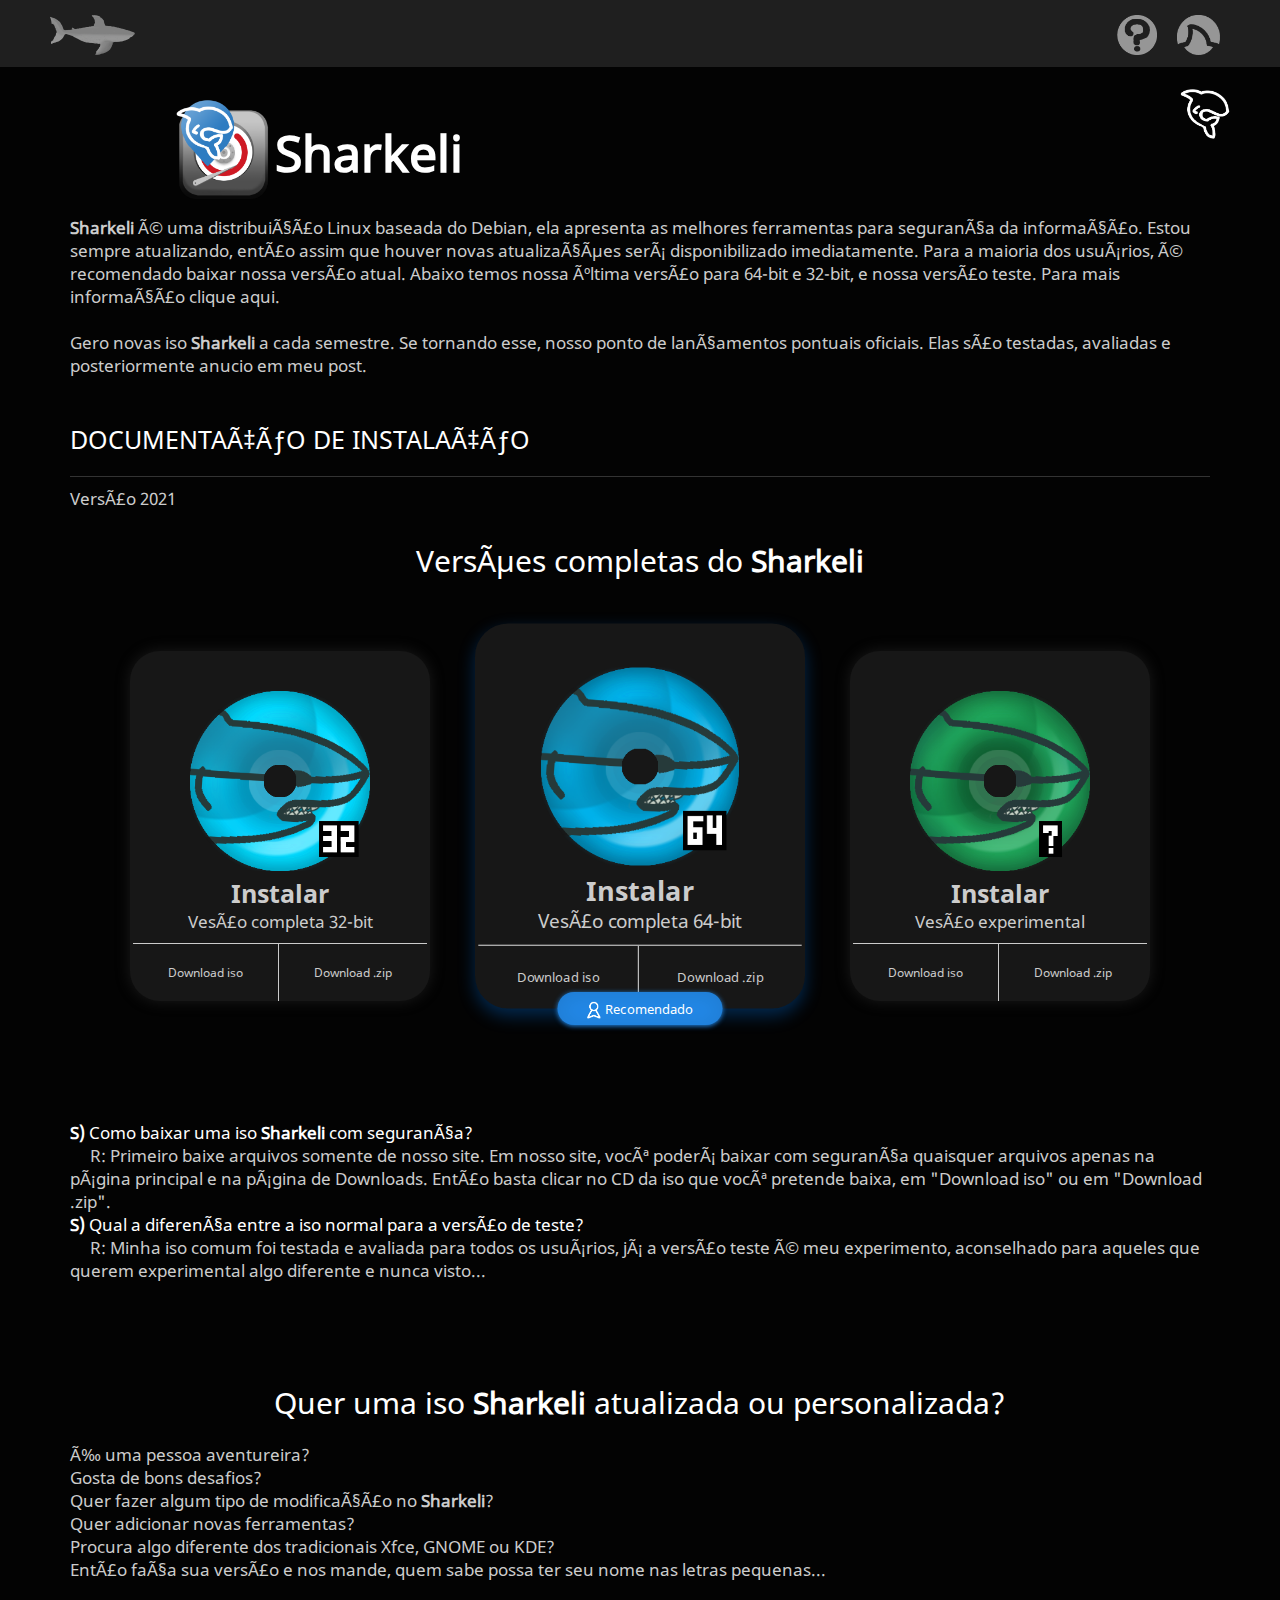
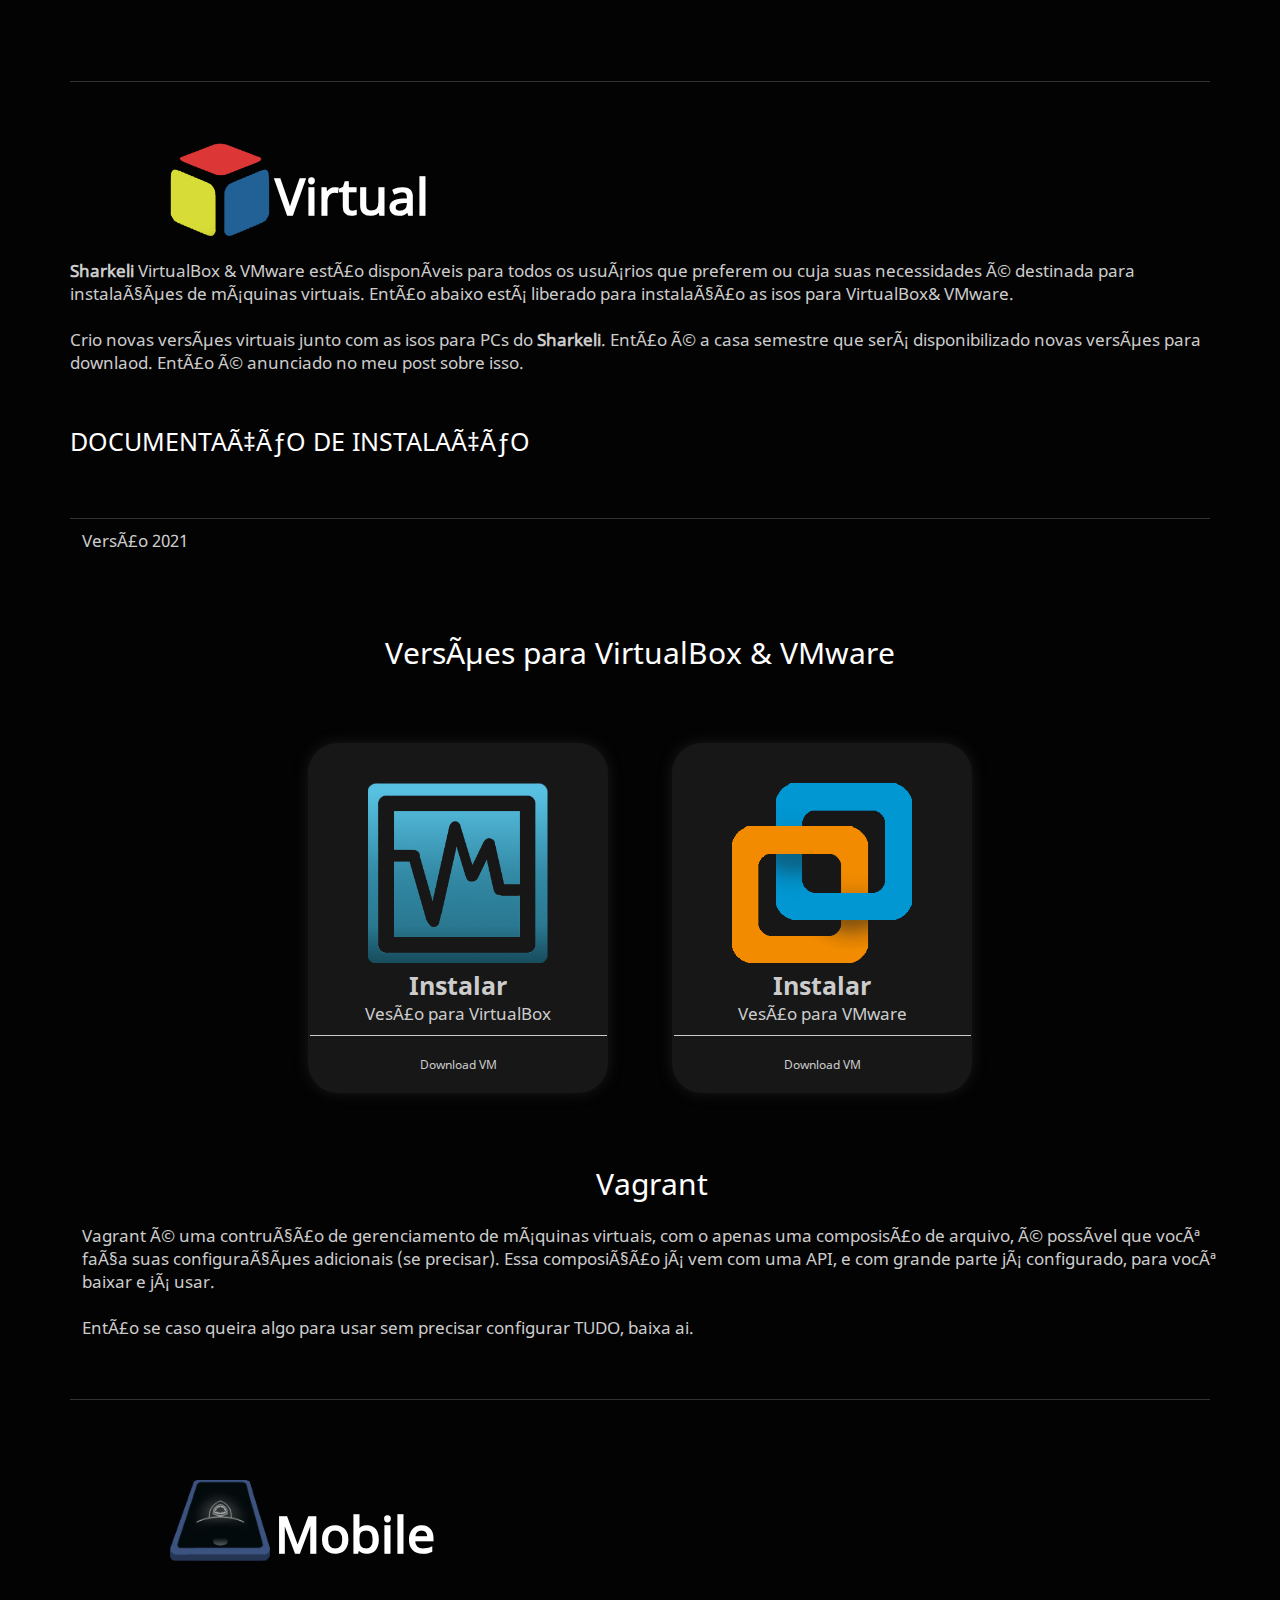
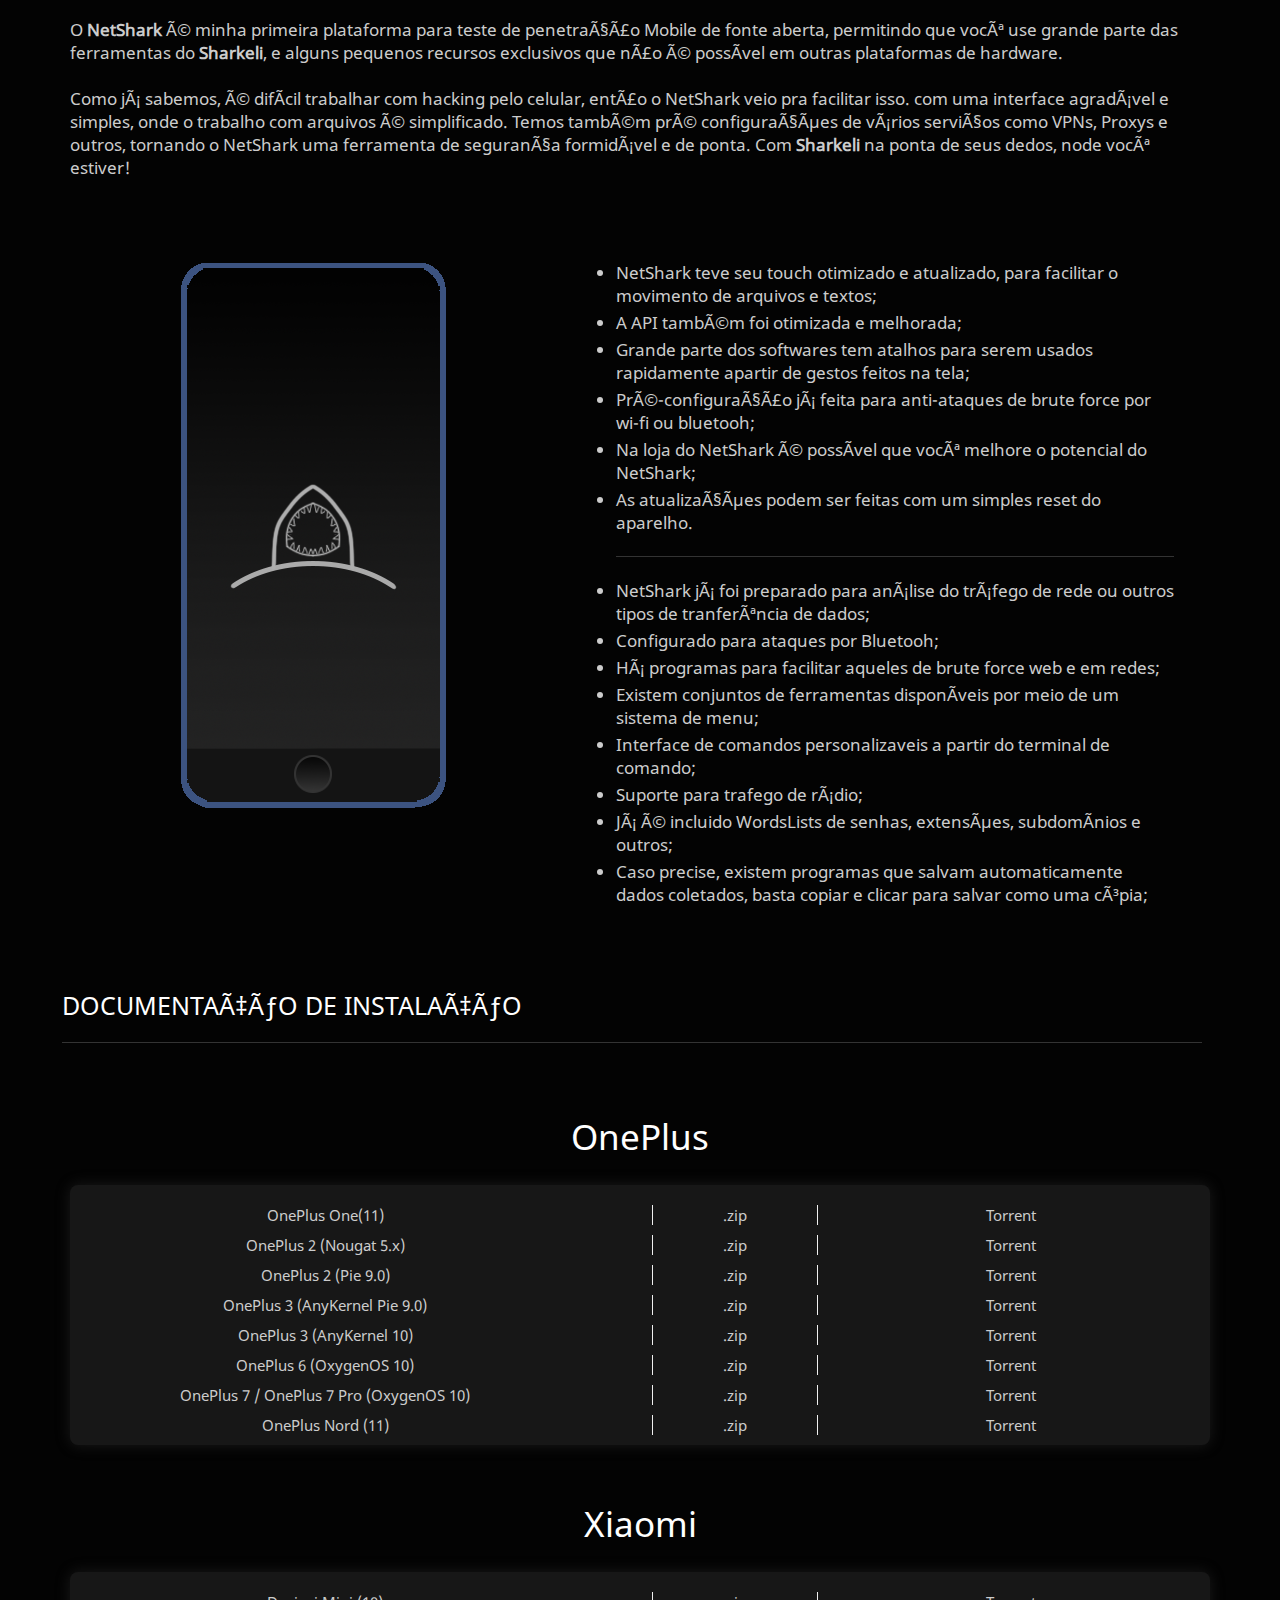
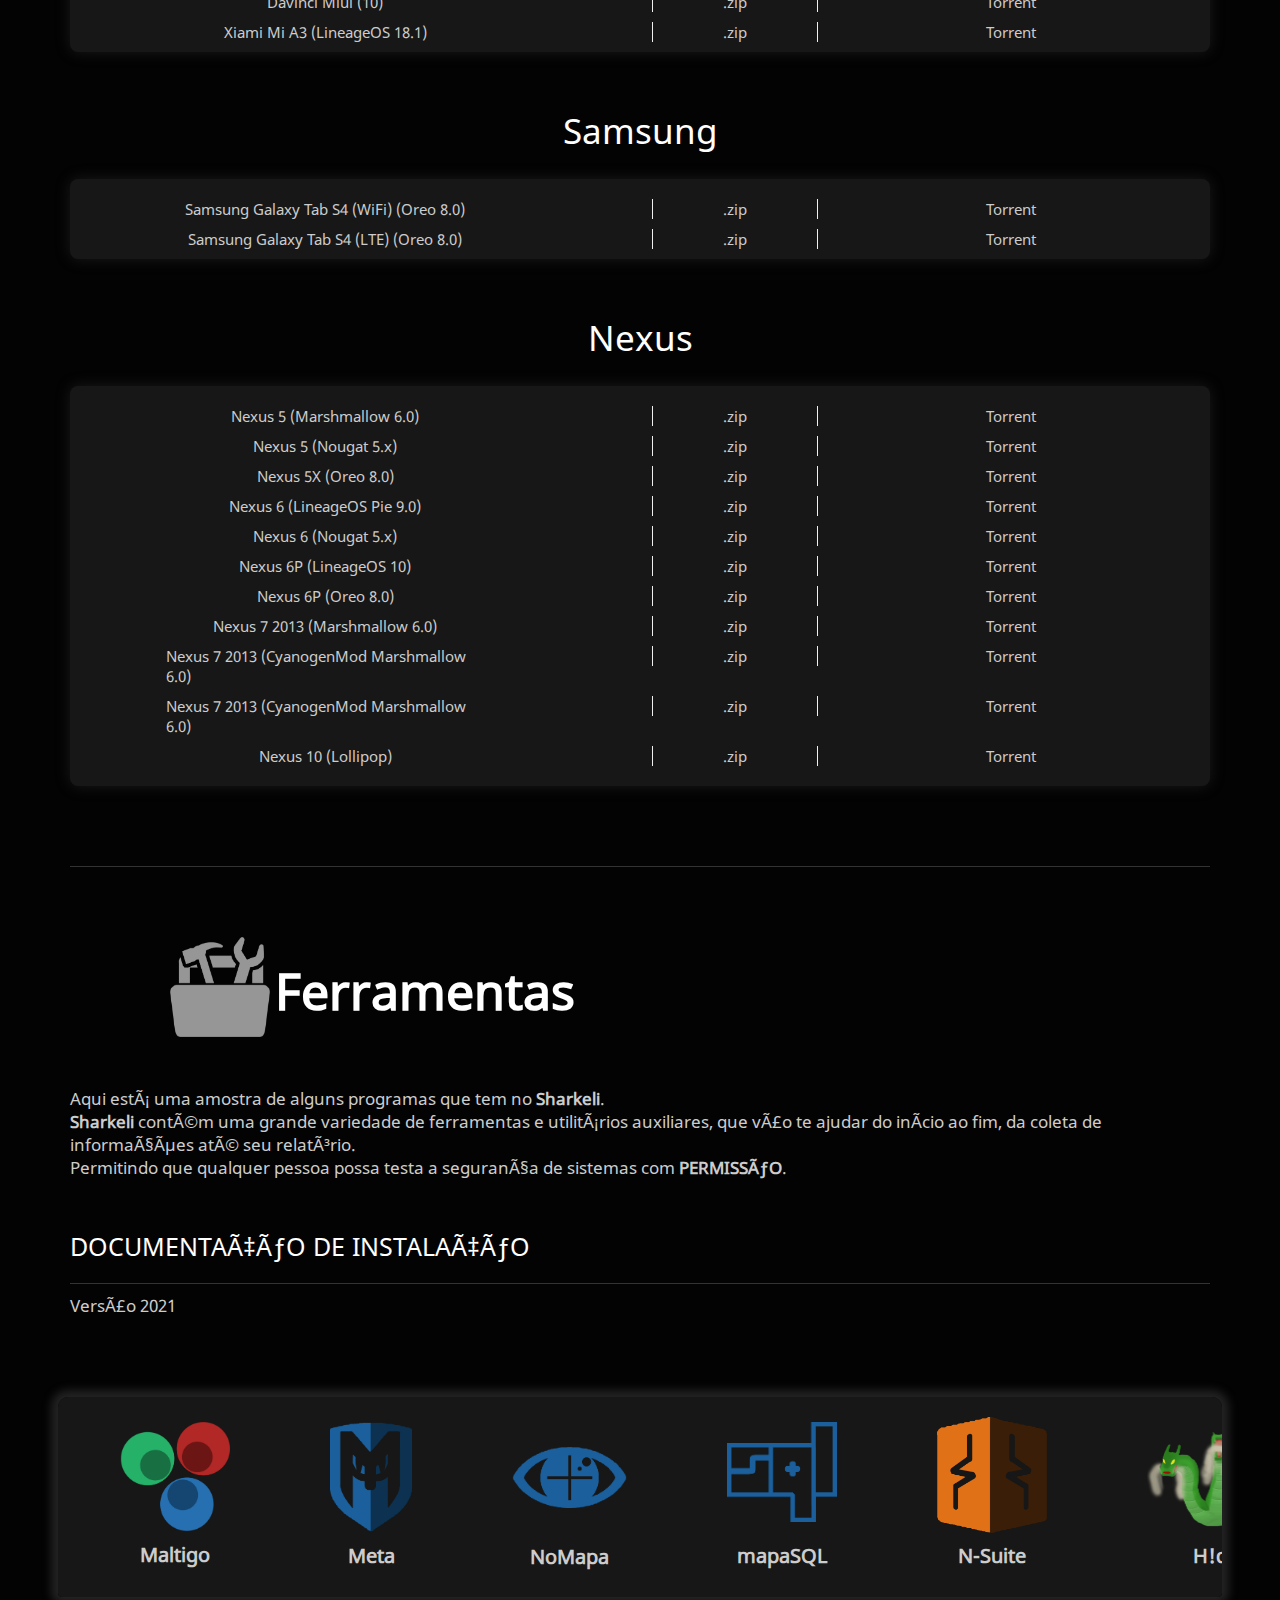
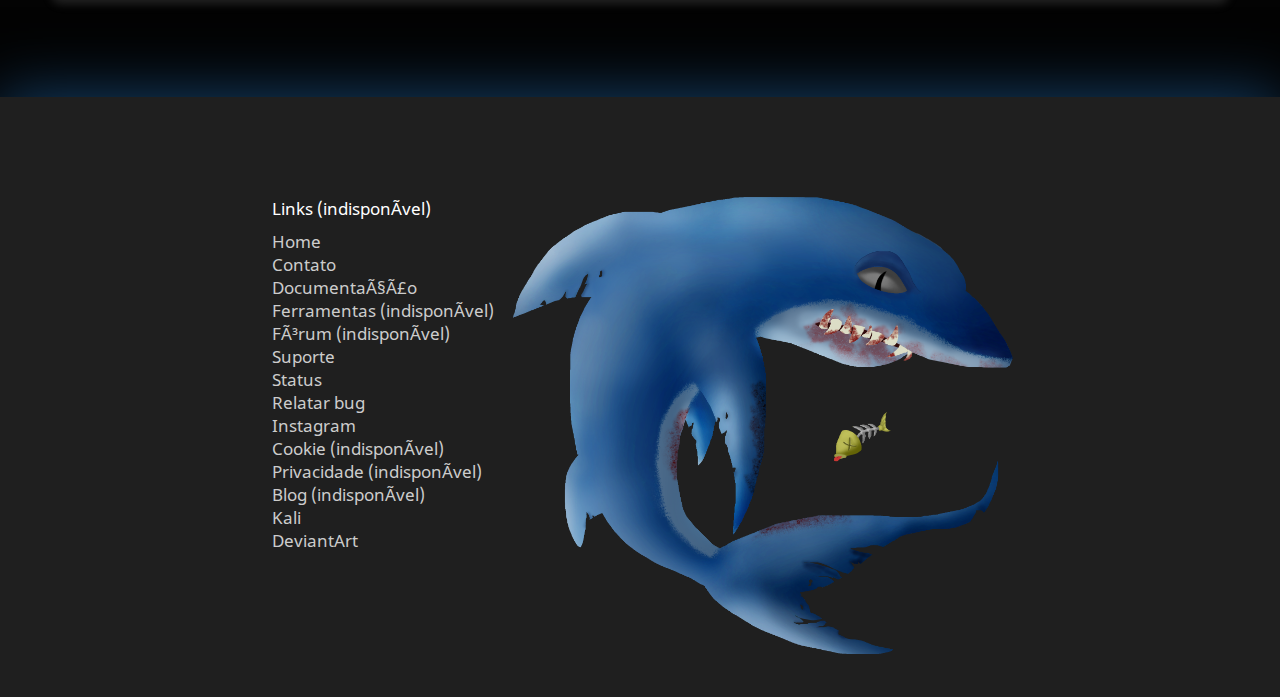
==== commit 49db2d9a: "versao5.1" ====
--- a/paginas/index.html
+++ b/paginas/index.html
@@ -995,19 +995,19 @@
                                 <a href="https://www.instagram.com/fasneg/">Instagram</a>
                             </span><br>
                             <span>
-                                <a href="info.html">Documentação</a>
-                            </span><br>
-                            <span>
-                                <a href="#">Ferramentas (indisponível)</a>
-                            </span><br>
-                            <span>
-                                <a href="#">Fórum (indisponível)</a>
-                            </span><br>
-                            <span>
-                                <a href="https://github.com/santosfabin">Suporte</a>
-                            </span><br>
-                            <span>
-                                <a href="https://github.com/santosfabin/Sharkeli/commits/main">Status</a>
+                                <a href="#">Cookie (indisponível)</a>
+                            </span><br>
+                            <span>
+                                <a href="#">Privacidade (indisponível)</a>
+                            </span><br>
+                            <span>
+                                <a href="#">Blog (indisponível)</a>
+                            </span><br>
+                            <span>
+                                <a href="https://www.kali.org">Kali</a>
+                            </span><br>
+                            <span>
+                                <a href="https://www.deviantart.com">DeviantArt</a>
                             </span><br>
                         </div>
                         <div class="col-lg-8 col-xs-12 d-flex justify-content-center">
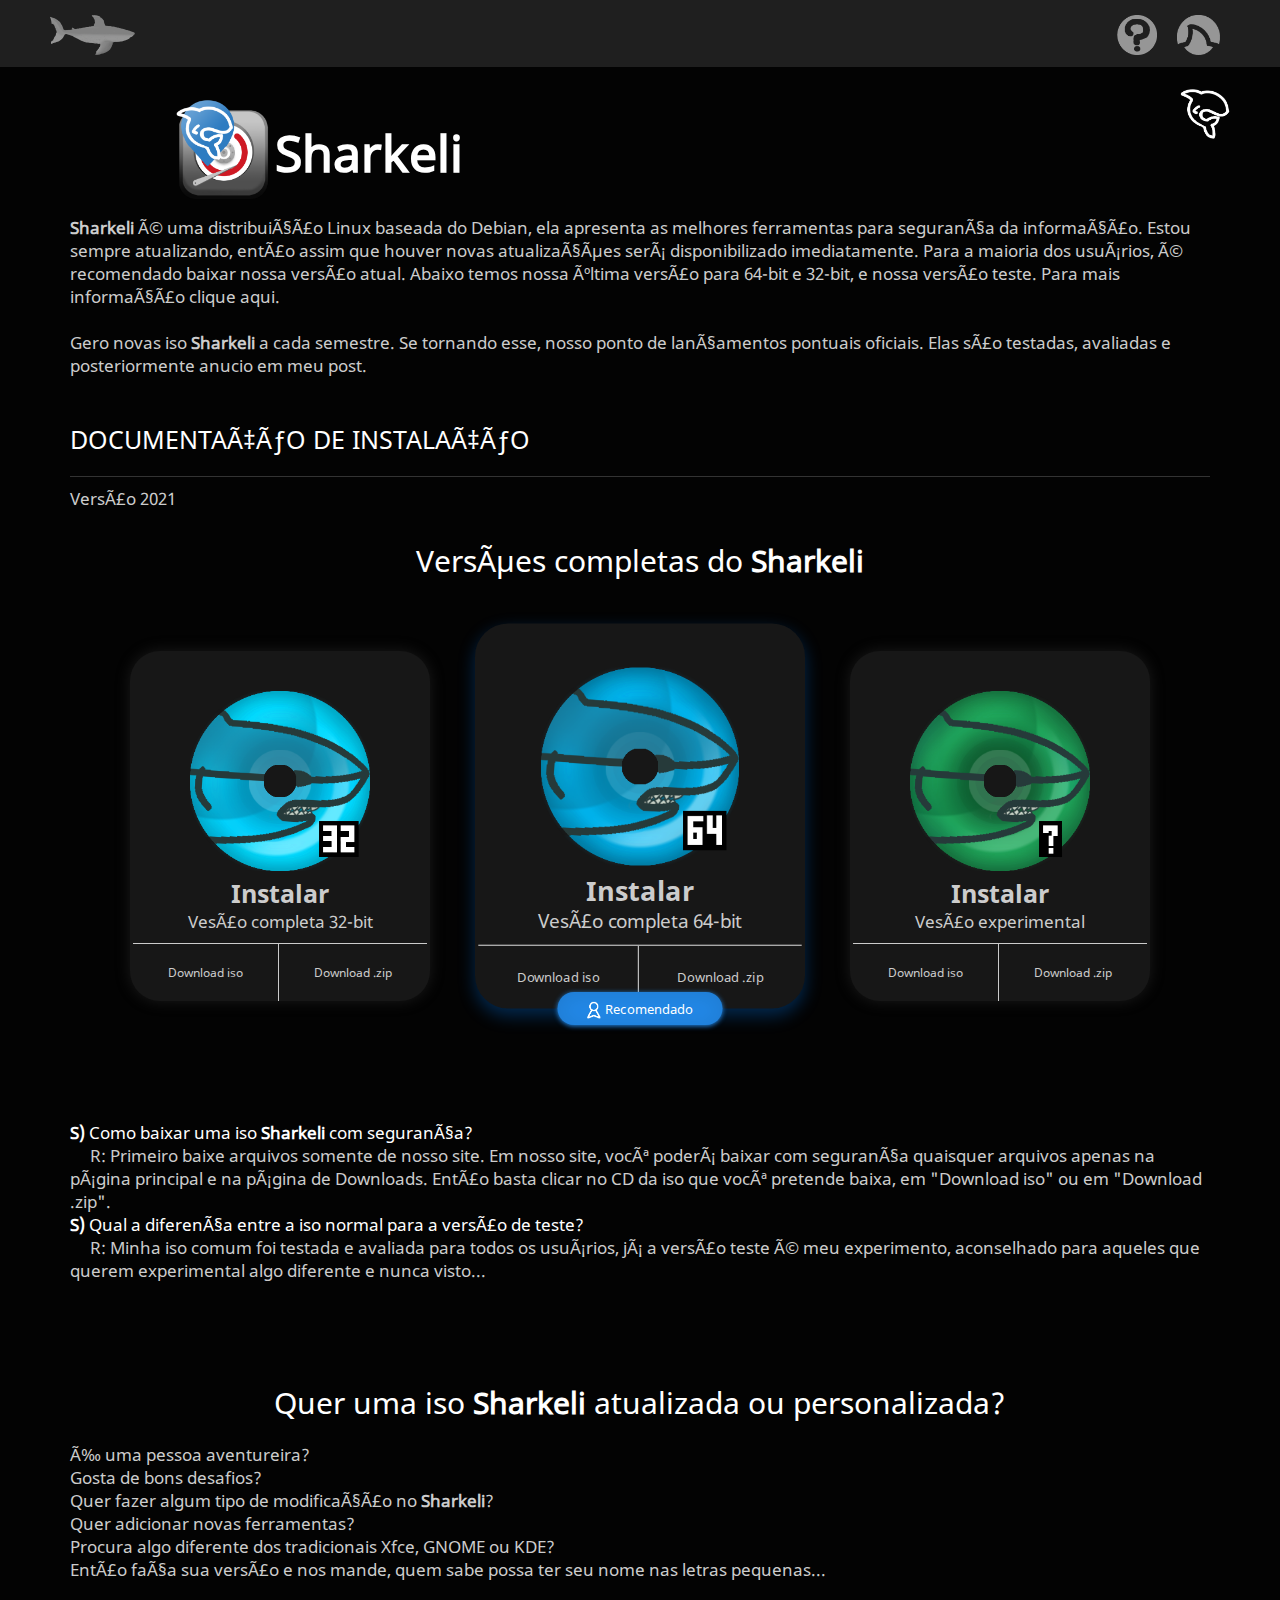
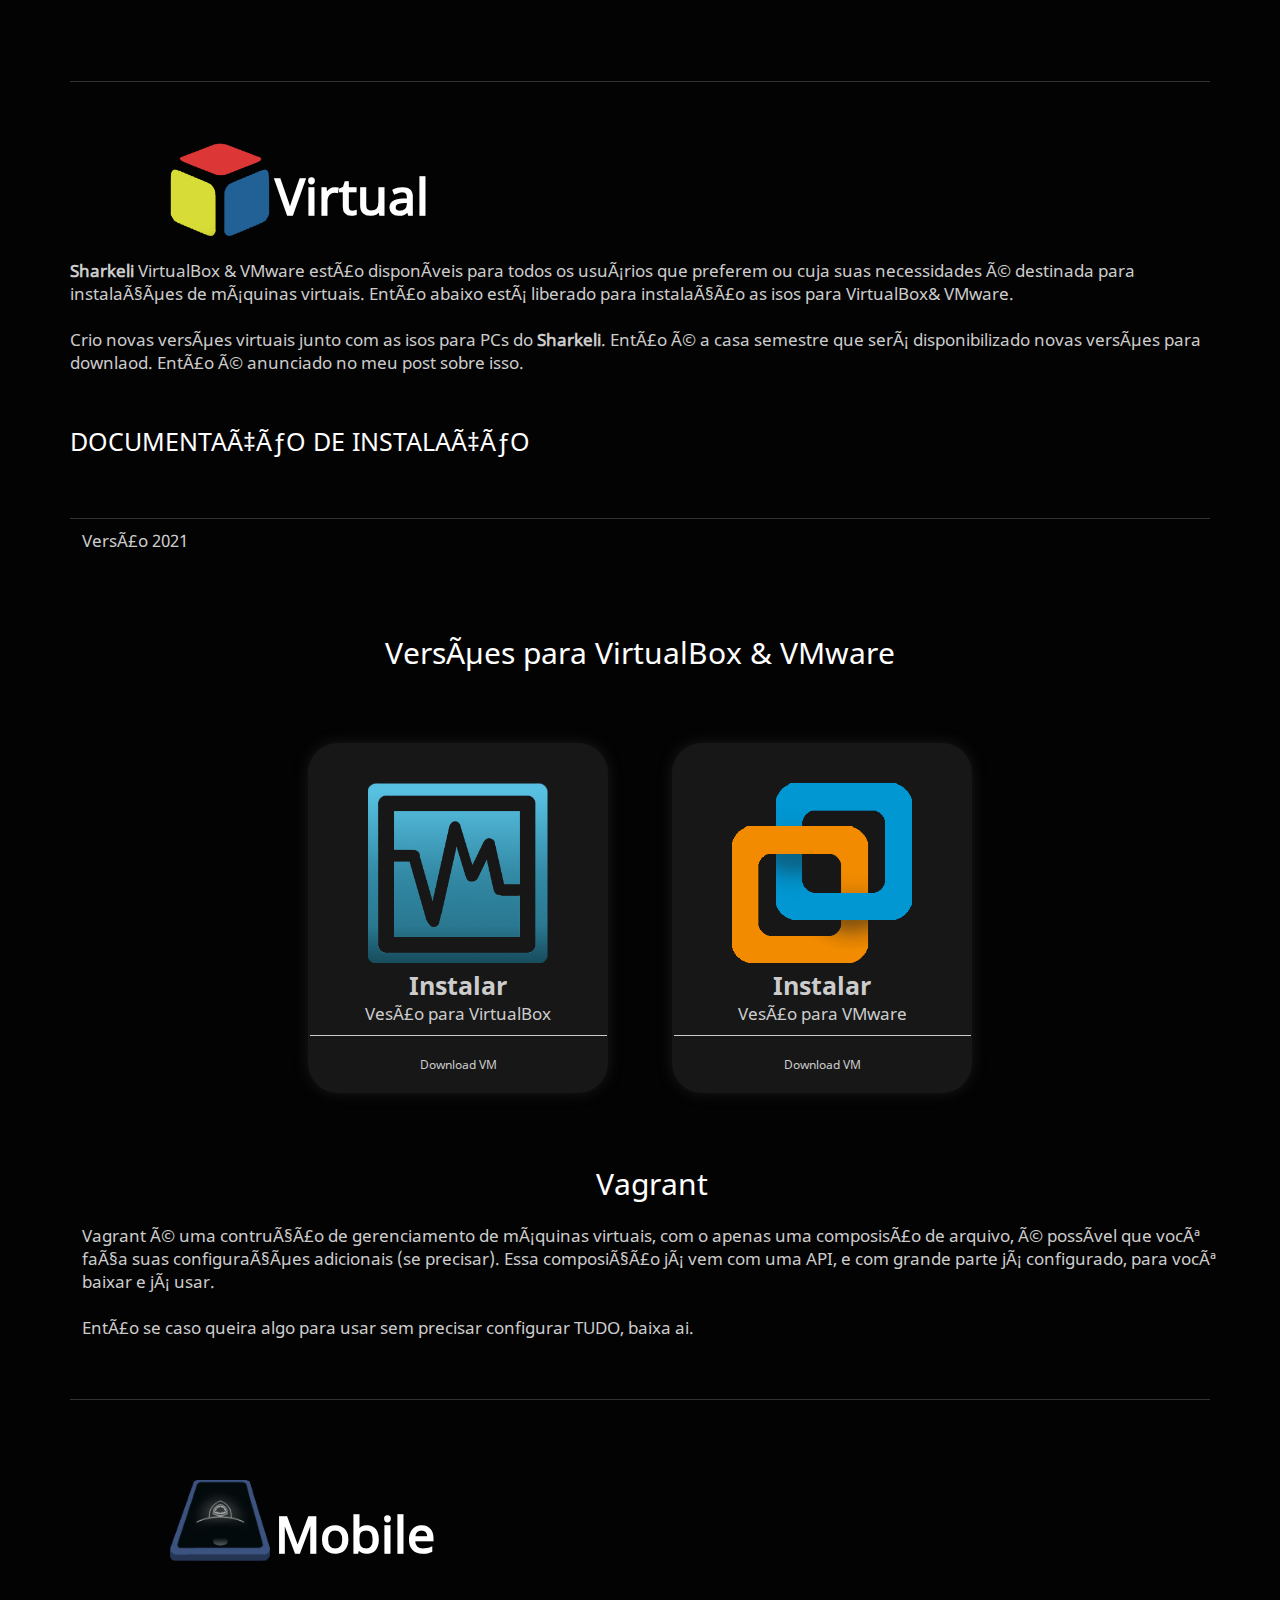
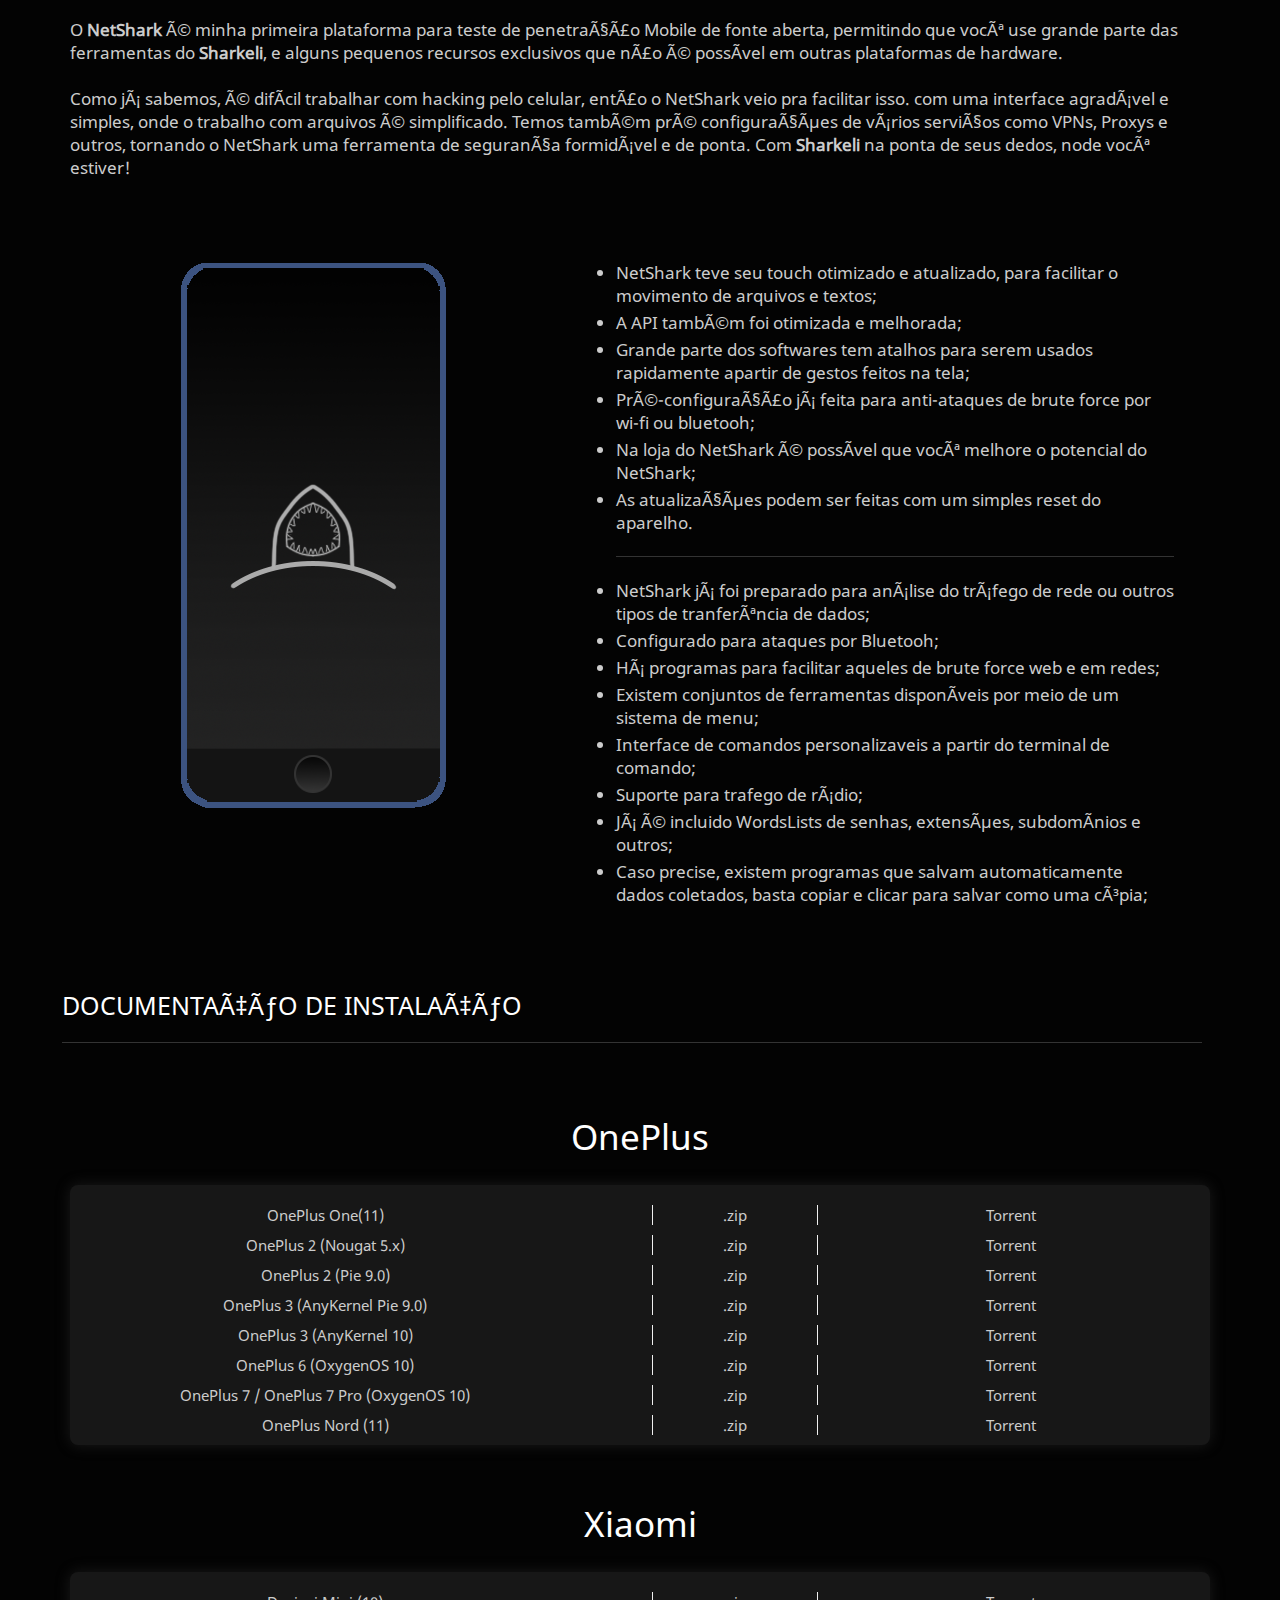
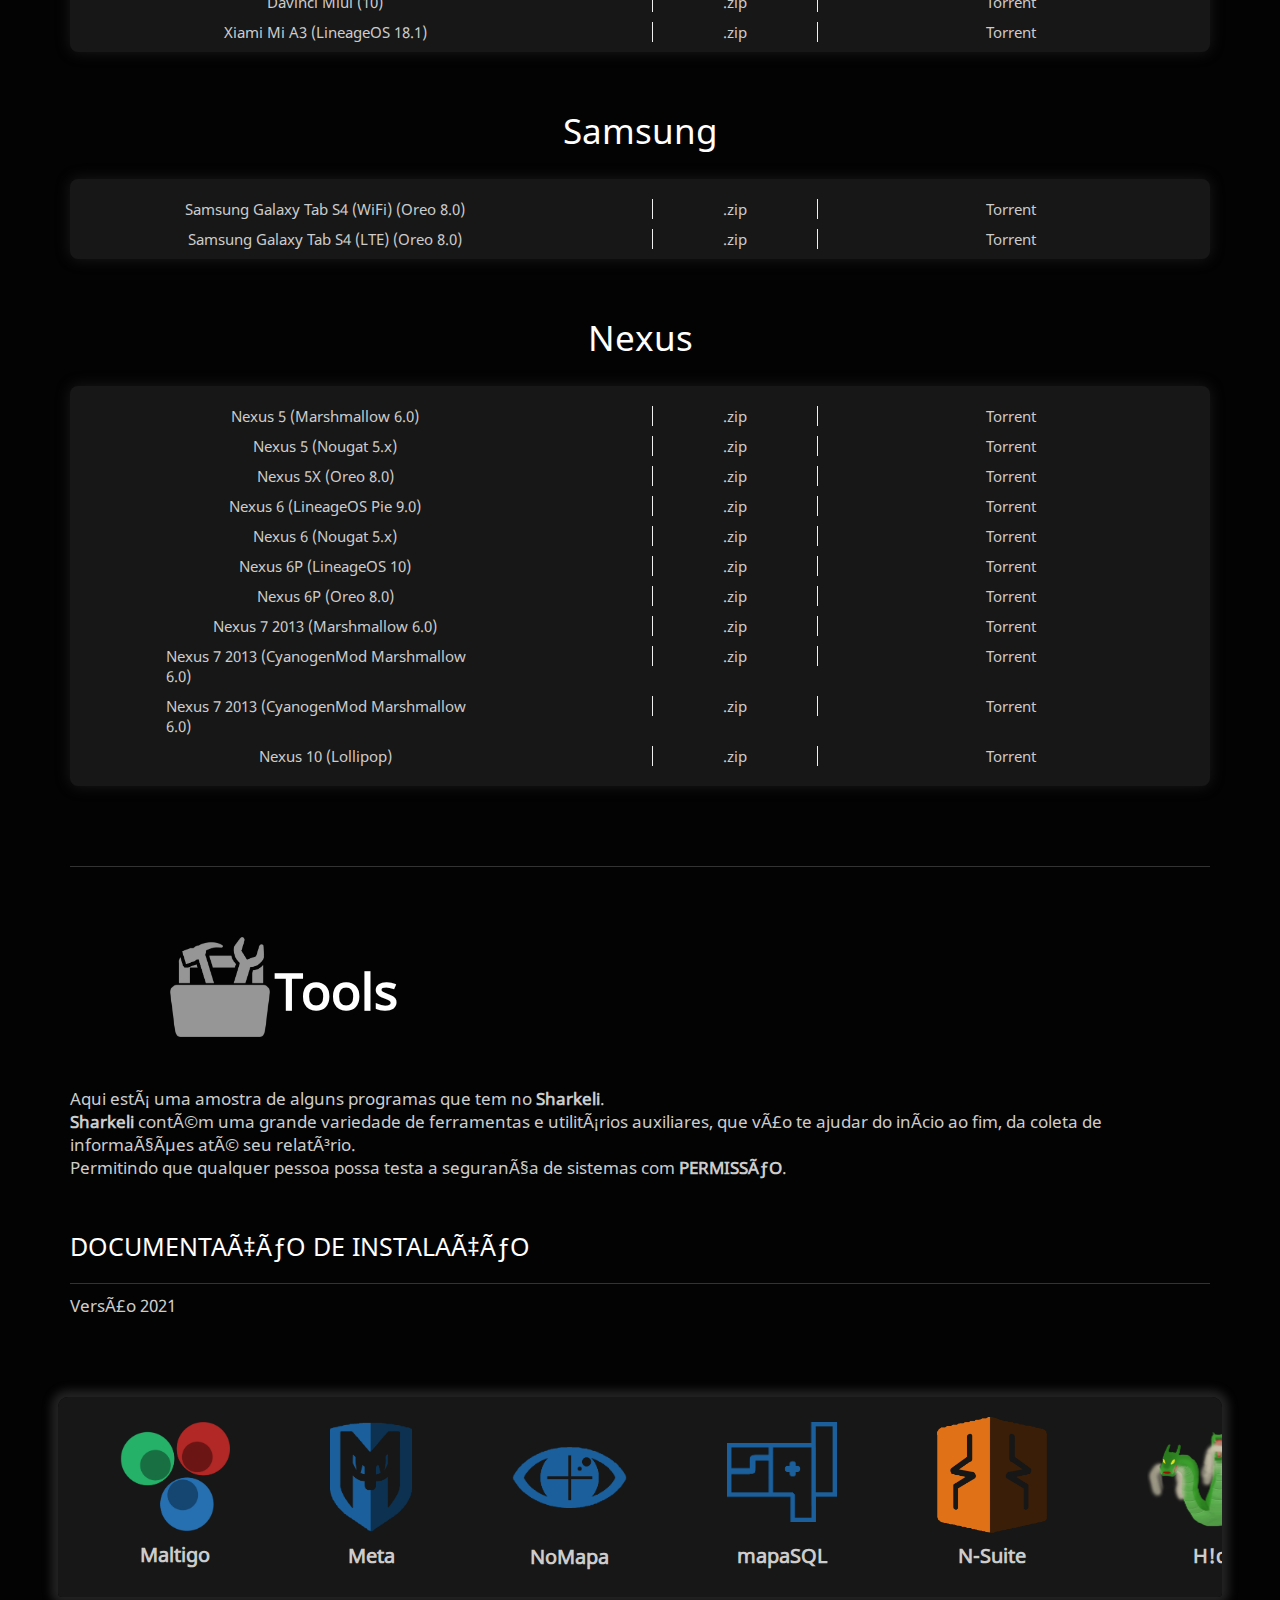
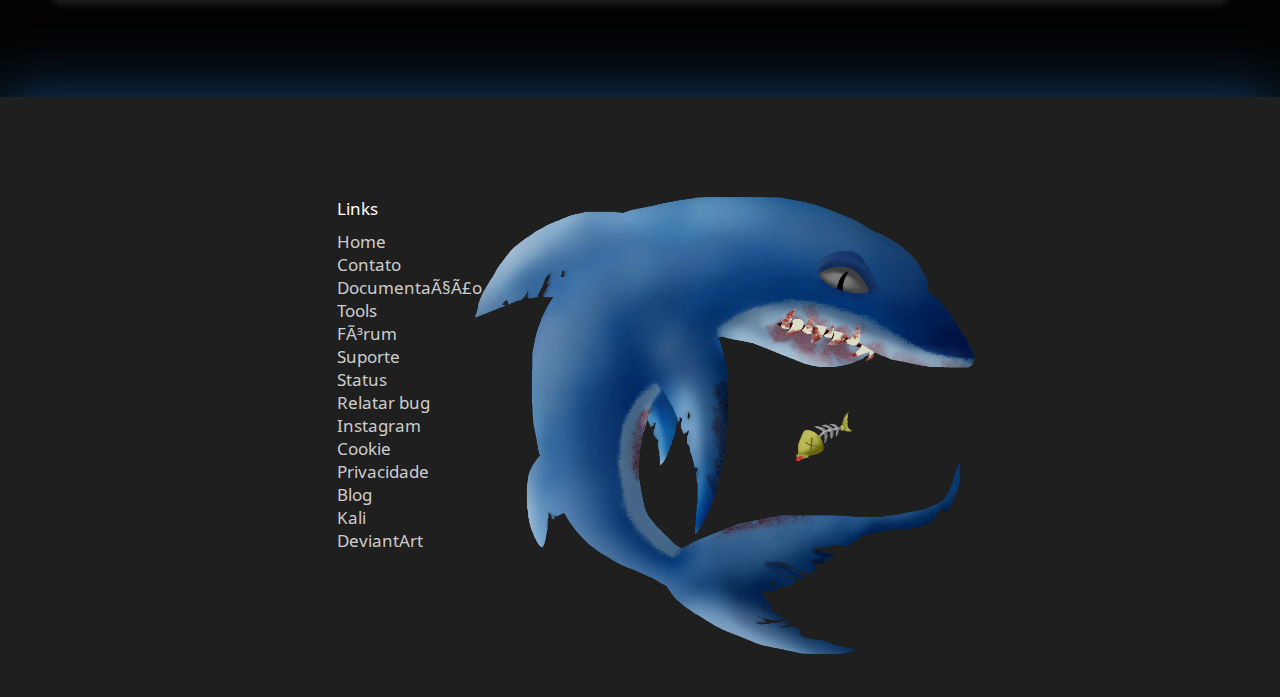
==== commit cea24c65: "versao5.2" ====
--- a/paginas/index.html
+++ b/paginas/index.html
@@ -855,7 +855,7 @@
                     </div>
                     <div class="col-md-6 col-sm-12 justify-content-start g-0">
                         <div id="ferra">
-                            <span><strong>Ferramentas</strong></span>
+                            <span><strong>Tools</strong></span>
                         </div>
                     </div>
                 </div>
@@ -964,7 +964,7 @@
                         <div id="finalista0" class="col-lg-4 col-xs-12 justify-content-center">
                             <div id="finao">
                                 <span id="fim_link">
-                                    Links (indisponível)
+                                    Links
                                 </span><br>
                             </div>
                             <span>
@@ -977,10 +977,10 @@
                                 <a href="info.html">Documentação</a>
                             </span><br>
                             <span>
-                                <a href="#">Ferramentas (indisponível)</a>
-                            </span><br>
-                            <span>
-                                <a href="#">Fórum (indisponível)</a>
+                                <a href="#">Tools</a>
+                            </span><br>
+                            <span>
+                                <a href="#">Fórum</a>
                             </span><br>
                             <span>
                                 <a href="https://github.com/santosfabin">Suporte</a>
@@ -995,13 +995,13 @@
                                 <a href="https://www.instagram.com/fasneg/">Instagram</a>
                             </span><br>
                             <span>
-                                <a href="#">Cookie (indisponível)</a>
-                            </span><br>
-                            <span>
-                                <a href="#">Privacidade (indisponível)</a>
-                            </span><br>
-                            <span>
-                                <a href="#">Blog (indisponível)</a>
+                                <a href="#">Cookie</a>
+                            </span><br>
+                            <span>
+                                <a href="#">Privacidade</a>
+                            </span><br>
+                            <span>
+                                <a href="#">Blog</a>
                             </span><br>
                             <span>
                                 <a href="https://www.kali.org">Kali</a>
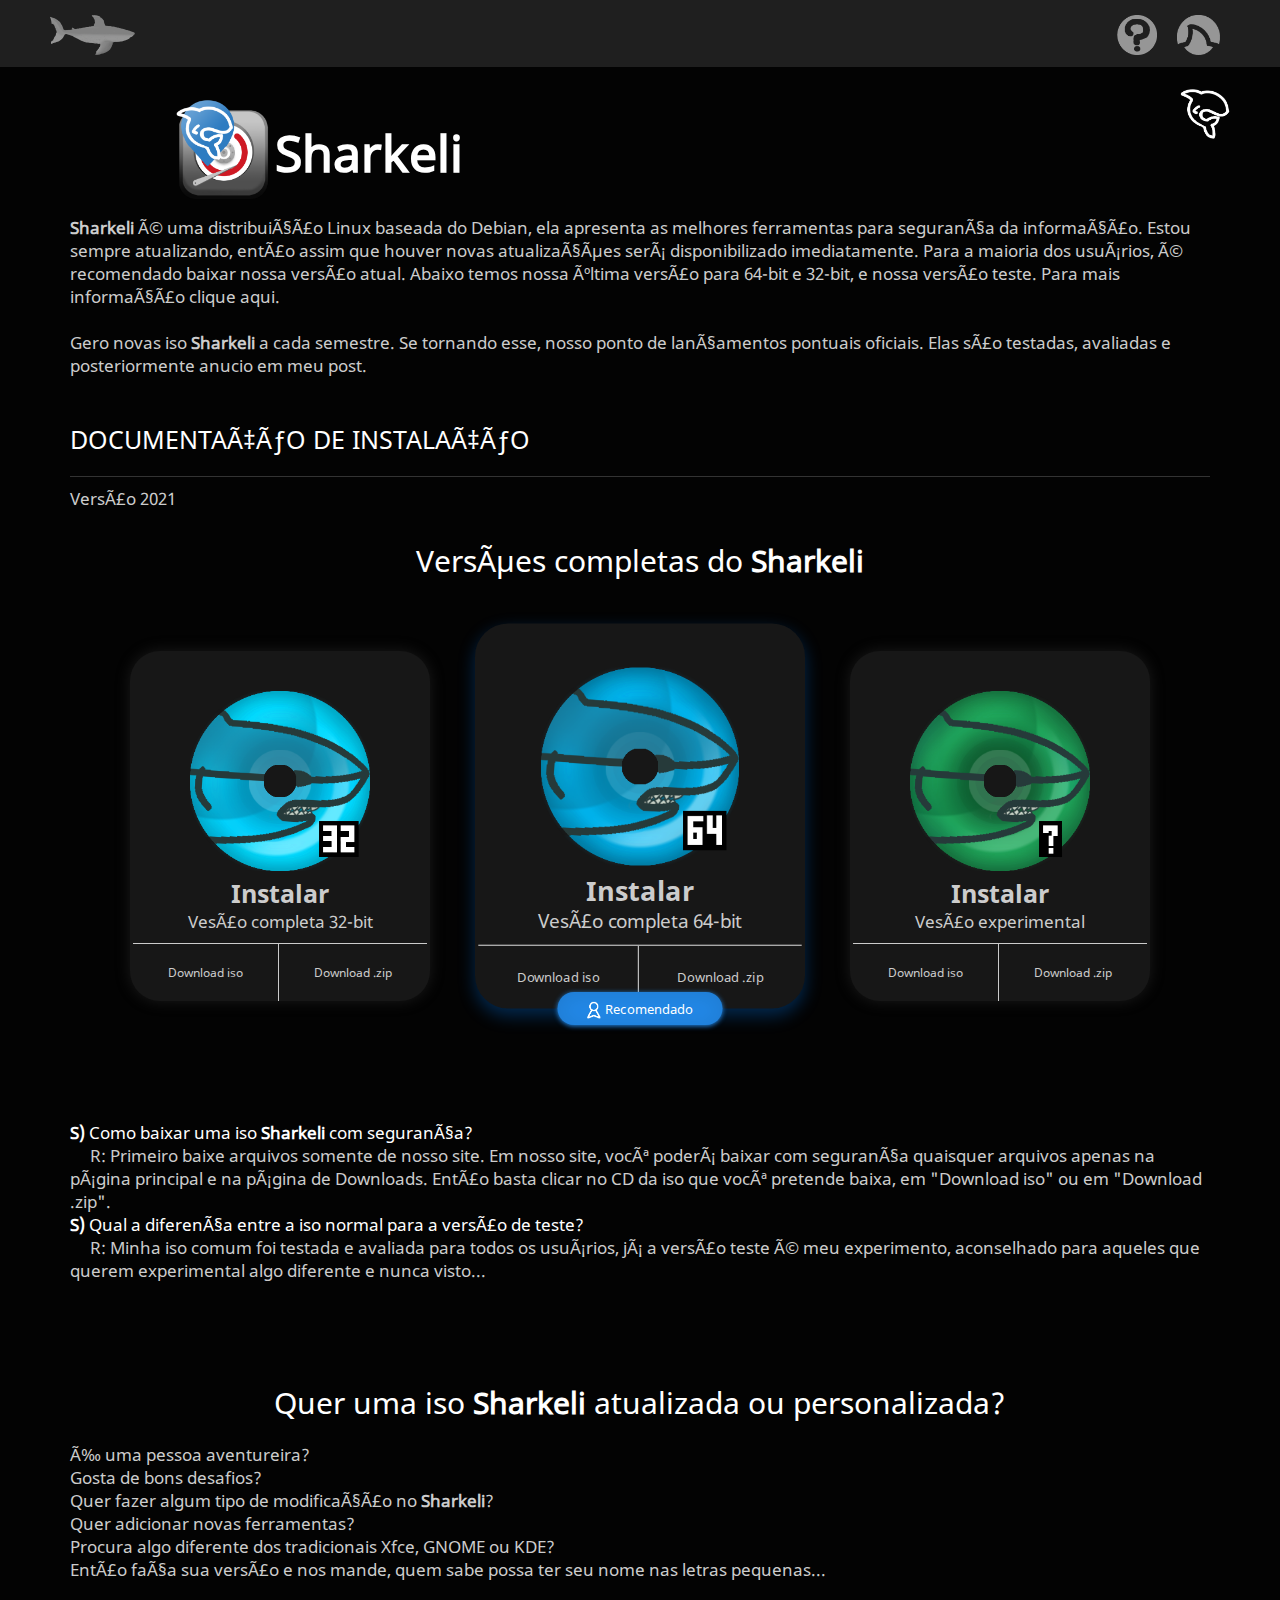
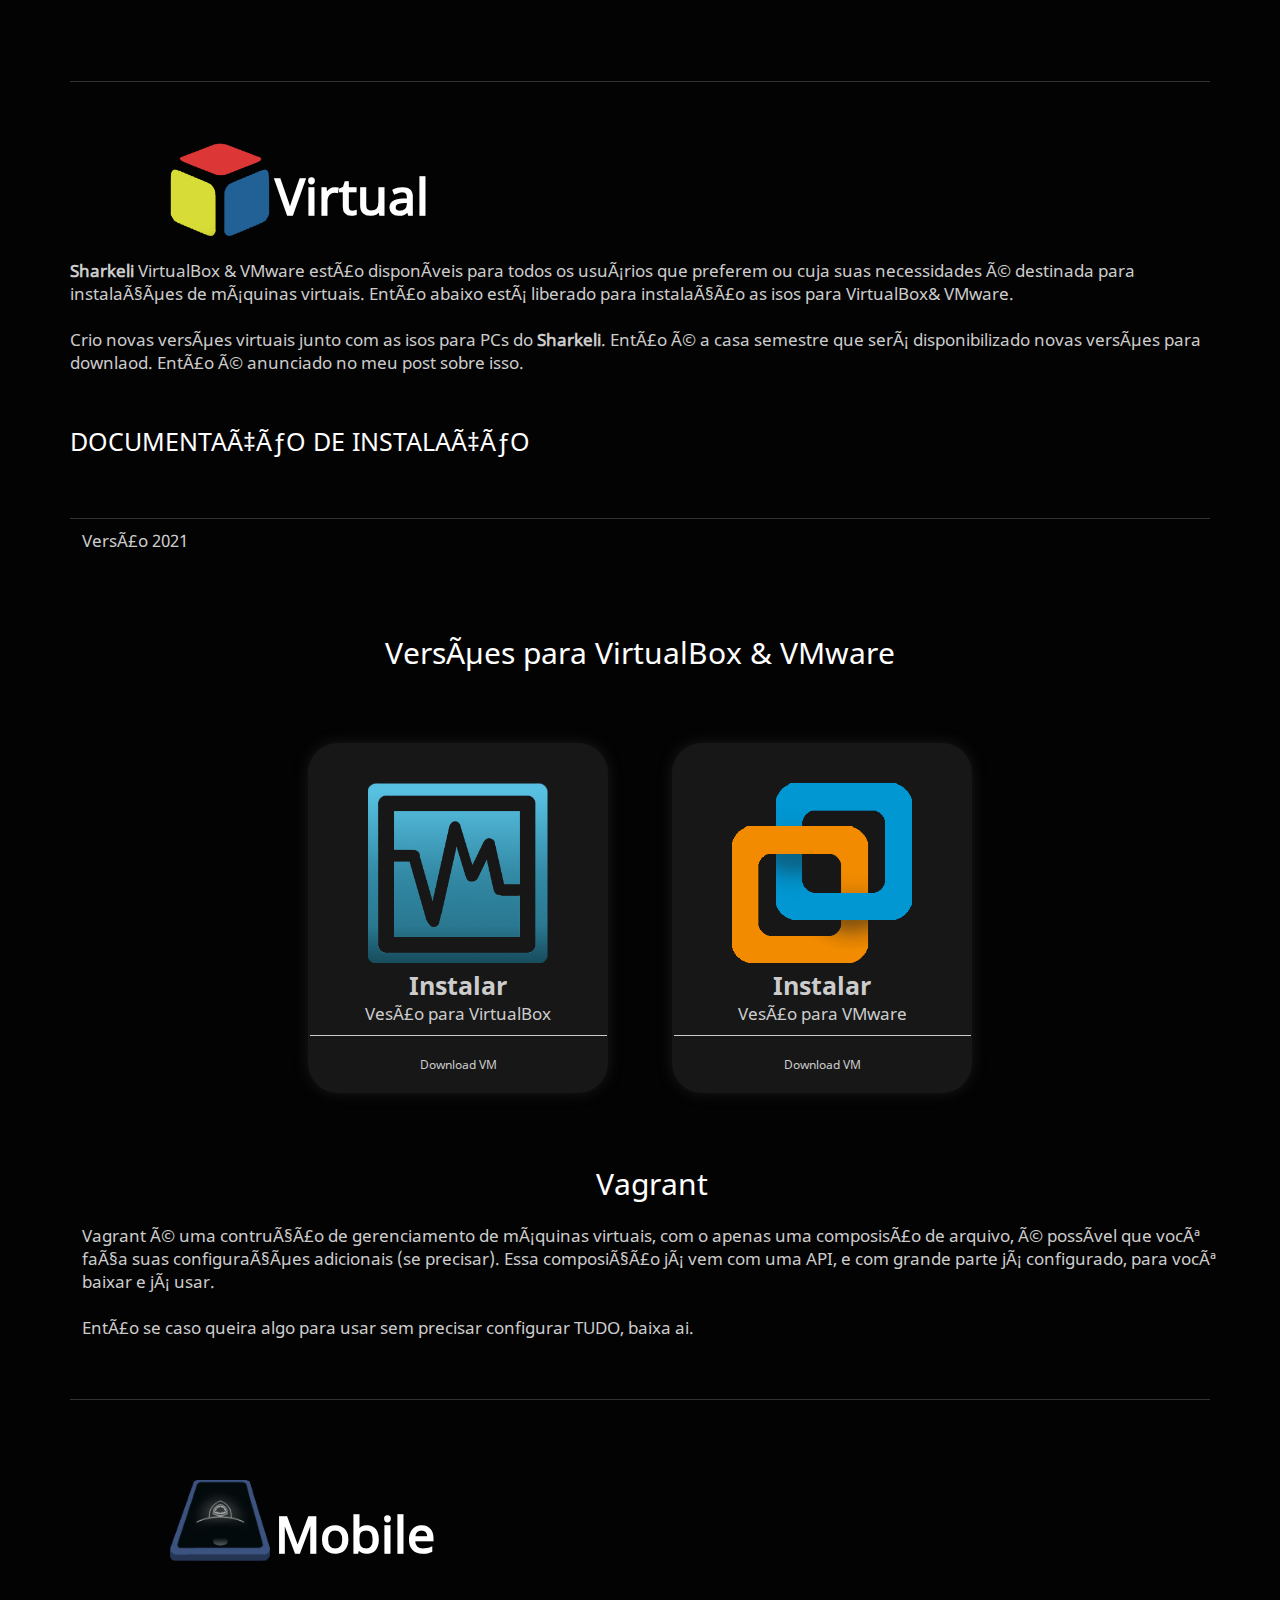
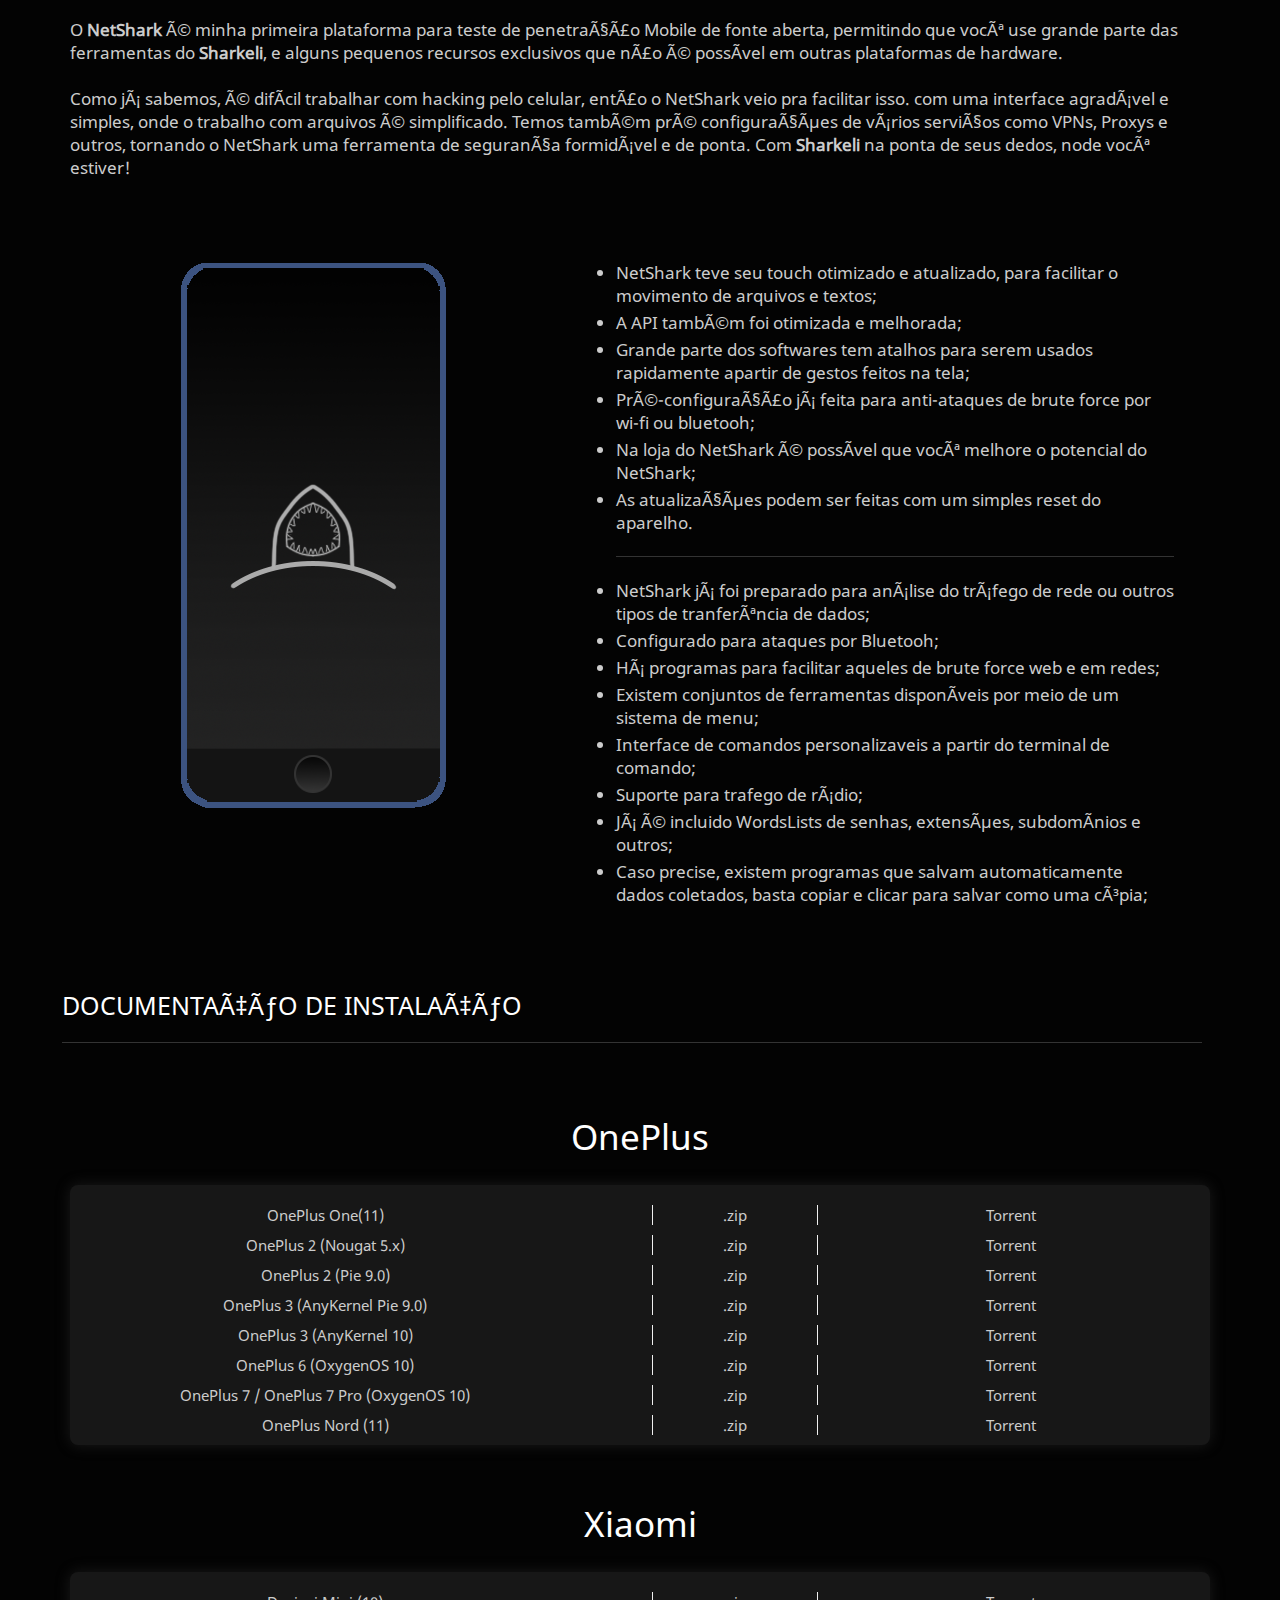
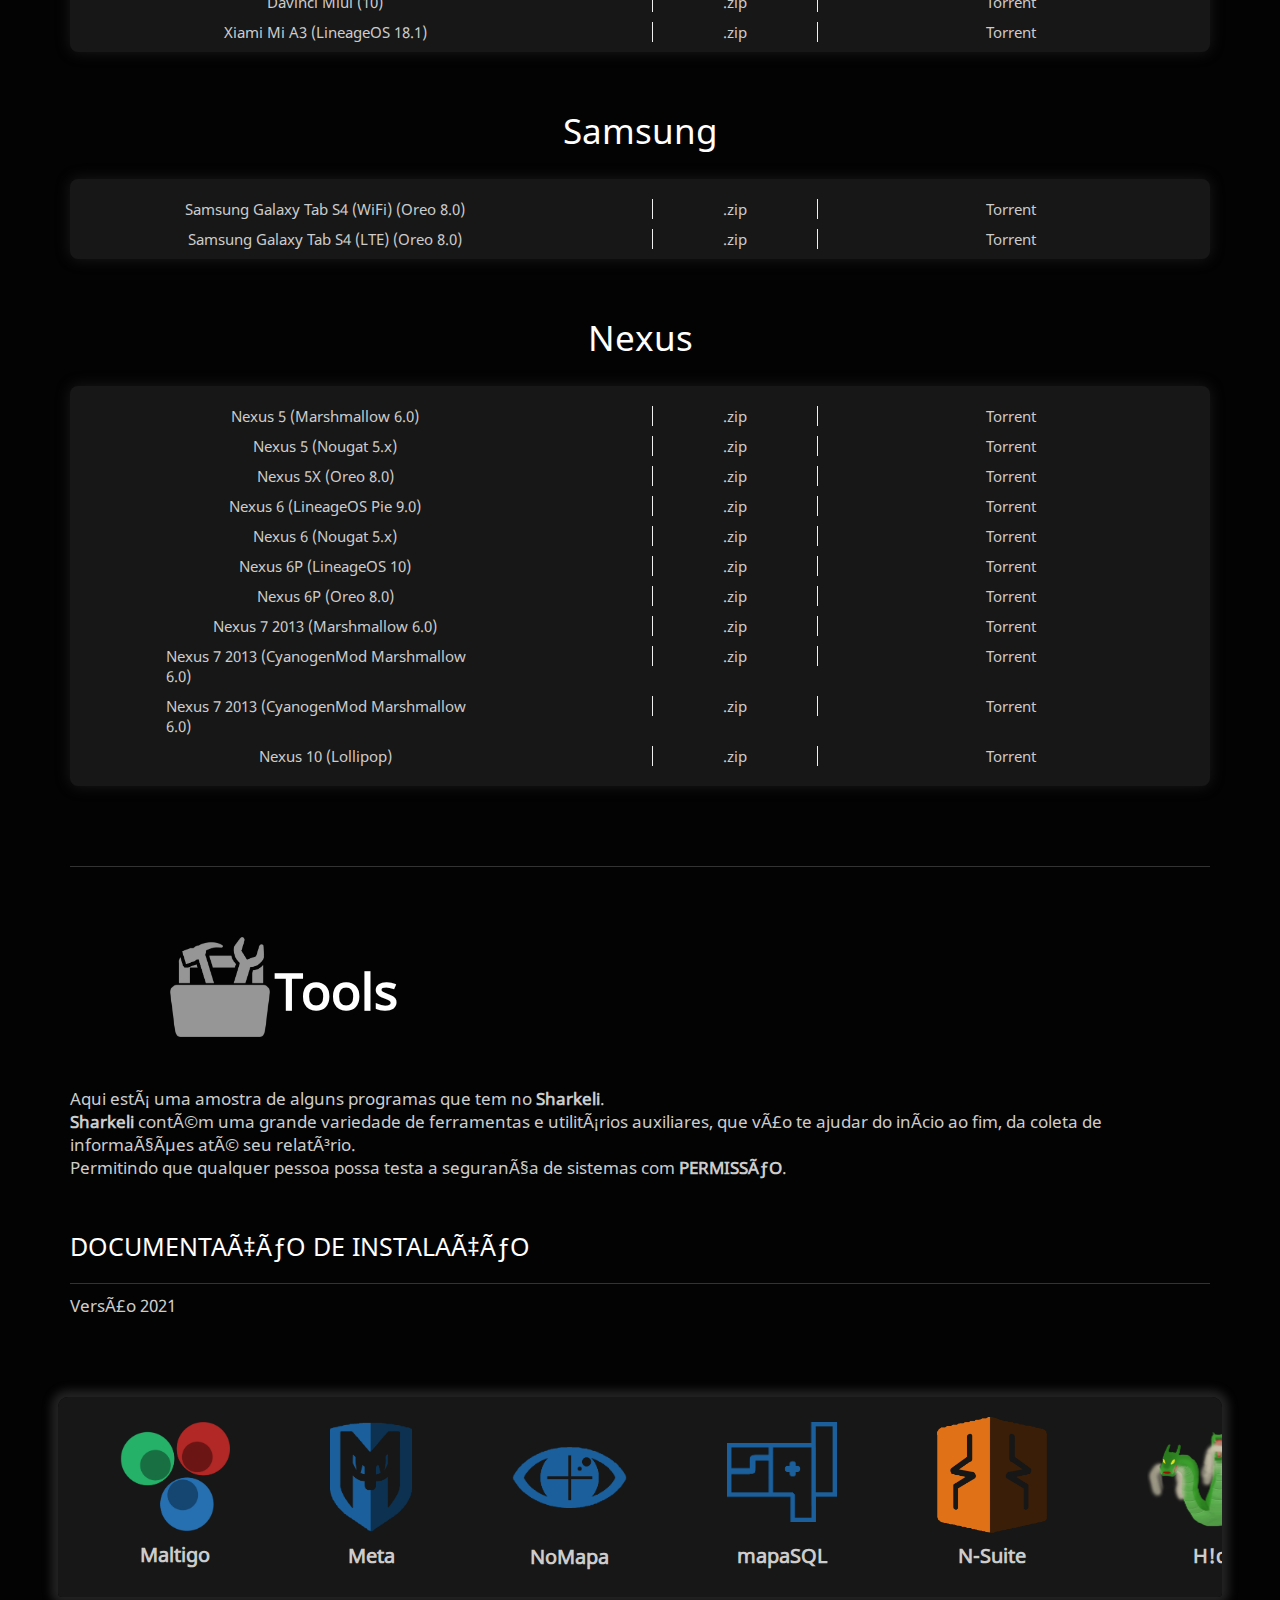
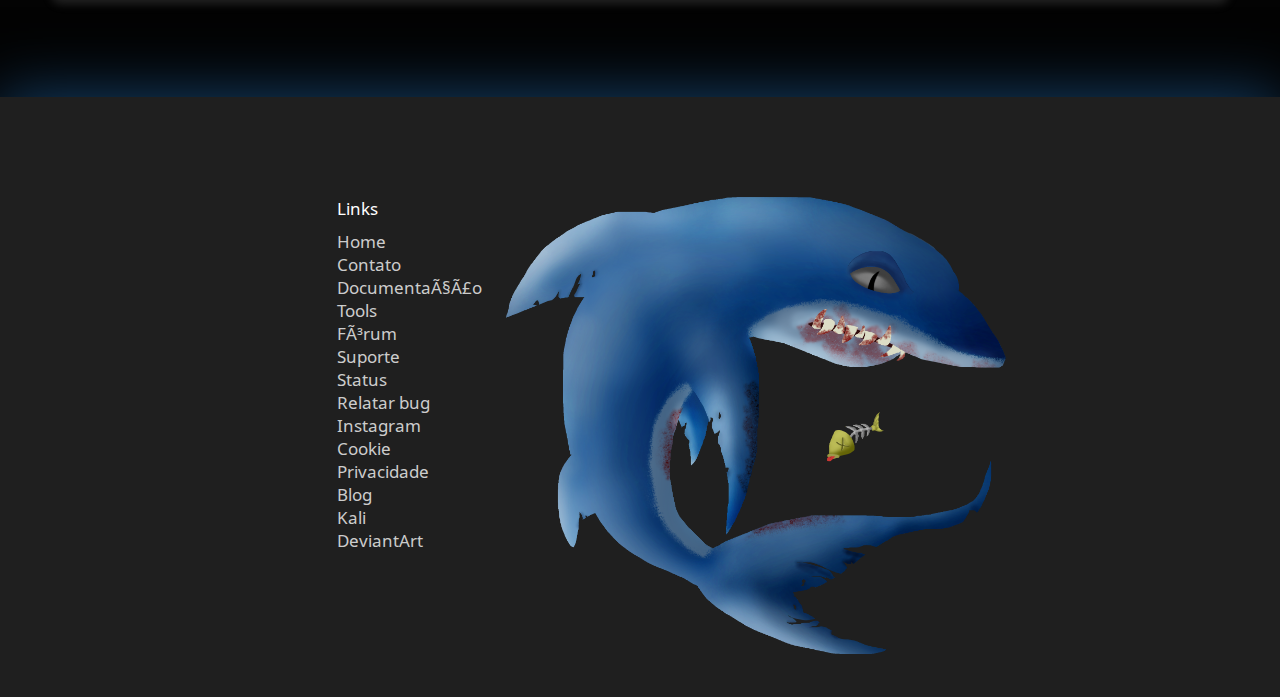
==== commit c011ac56: "versao5.3" ====
--- a/paginas/index.html
+++ b/paginas/index.html
@@ -961,7 +961,7 @@
             <div id="final">
                 <div id="sla_mano" class="container g-0">
                     <div id="sla_mano" class="row d-flex">
-                        <div id="finalista0" class="col-lg-4 col-xs-12 justify-content-center">
+                        <div id="finalista0" class="col-lg-4 col-xs-12 justify-content-center justify-content-lg-end">
                             <div id="finao">
                                 <span id="fim_link">
                                     Links
@@ -1010,7 +1010,7 @@
                                 <a href="https://www.deviantart.com">DeviantArt</a>
                             </span><br>
                         </div>
-                        <div class="col-lg-8 col-xs-12 d-flex justify-content-center">
+                        <div class="col-lg-8 col-xs-12 d-flex justify-content-center justify-content-lg-start">
                             <img id="logo" src="../dagroins/logo.png">
                         </div>
                     </div>
